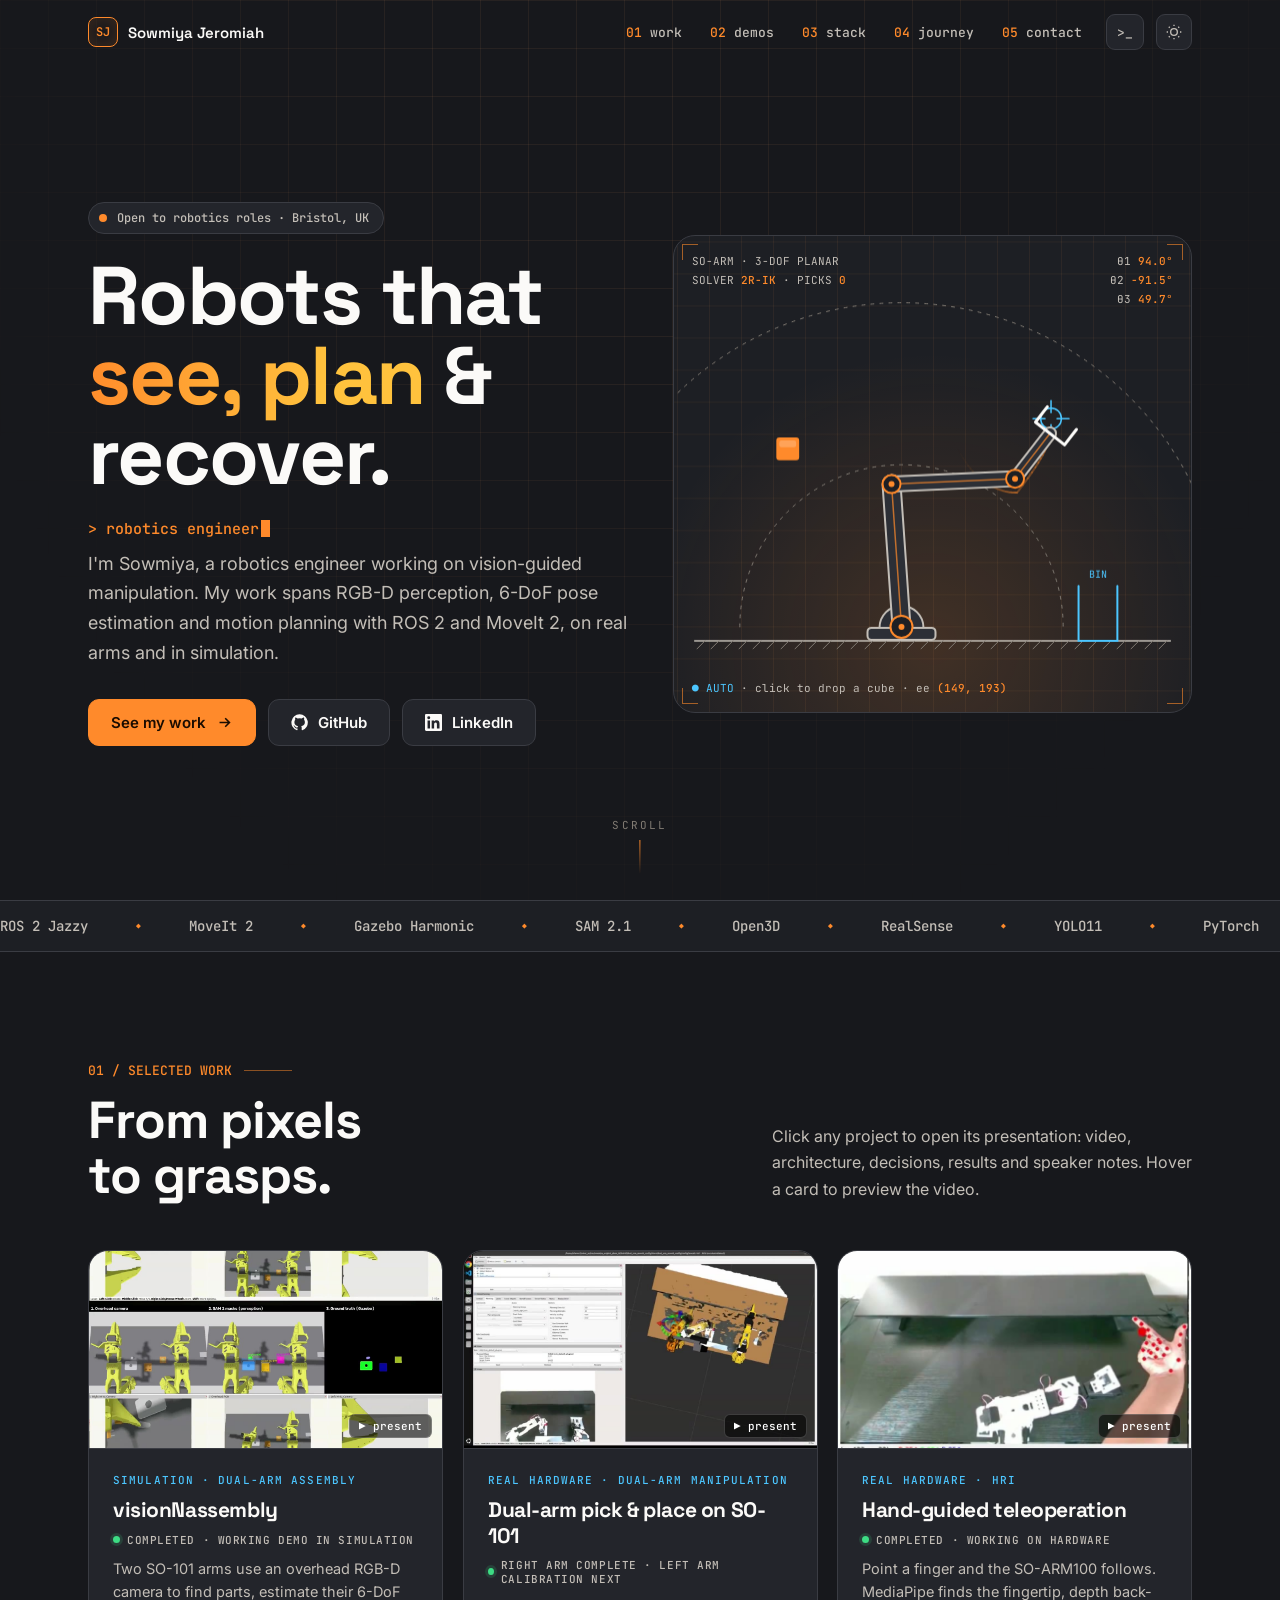
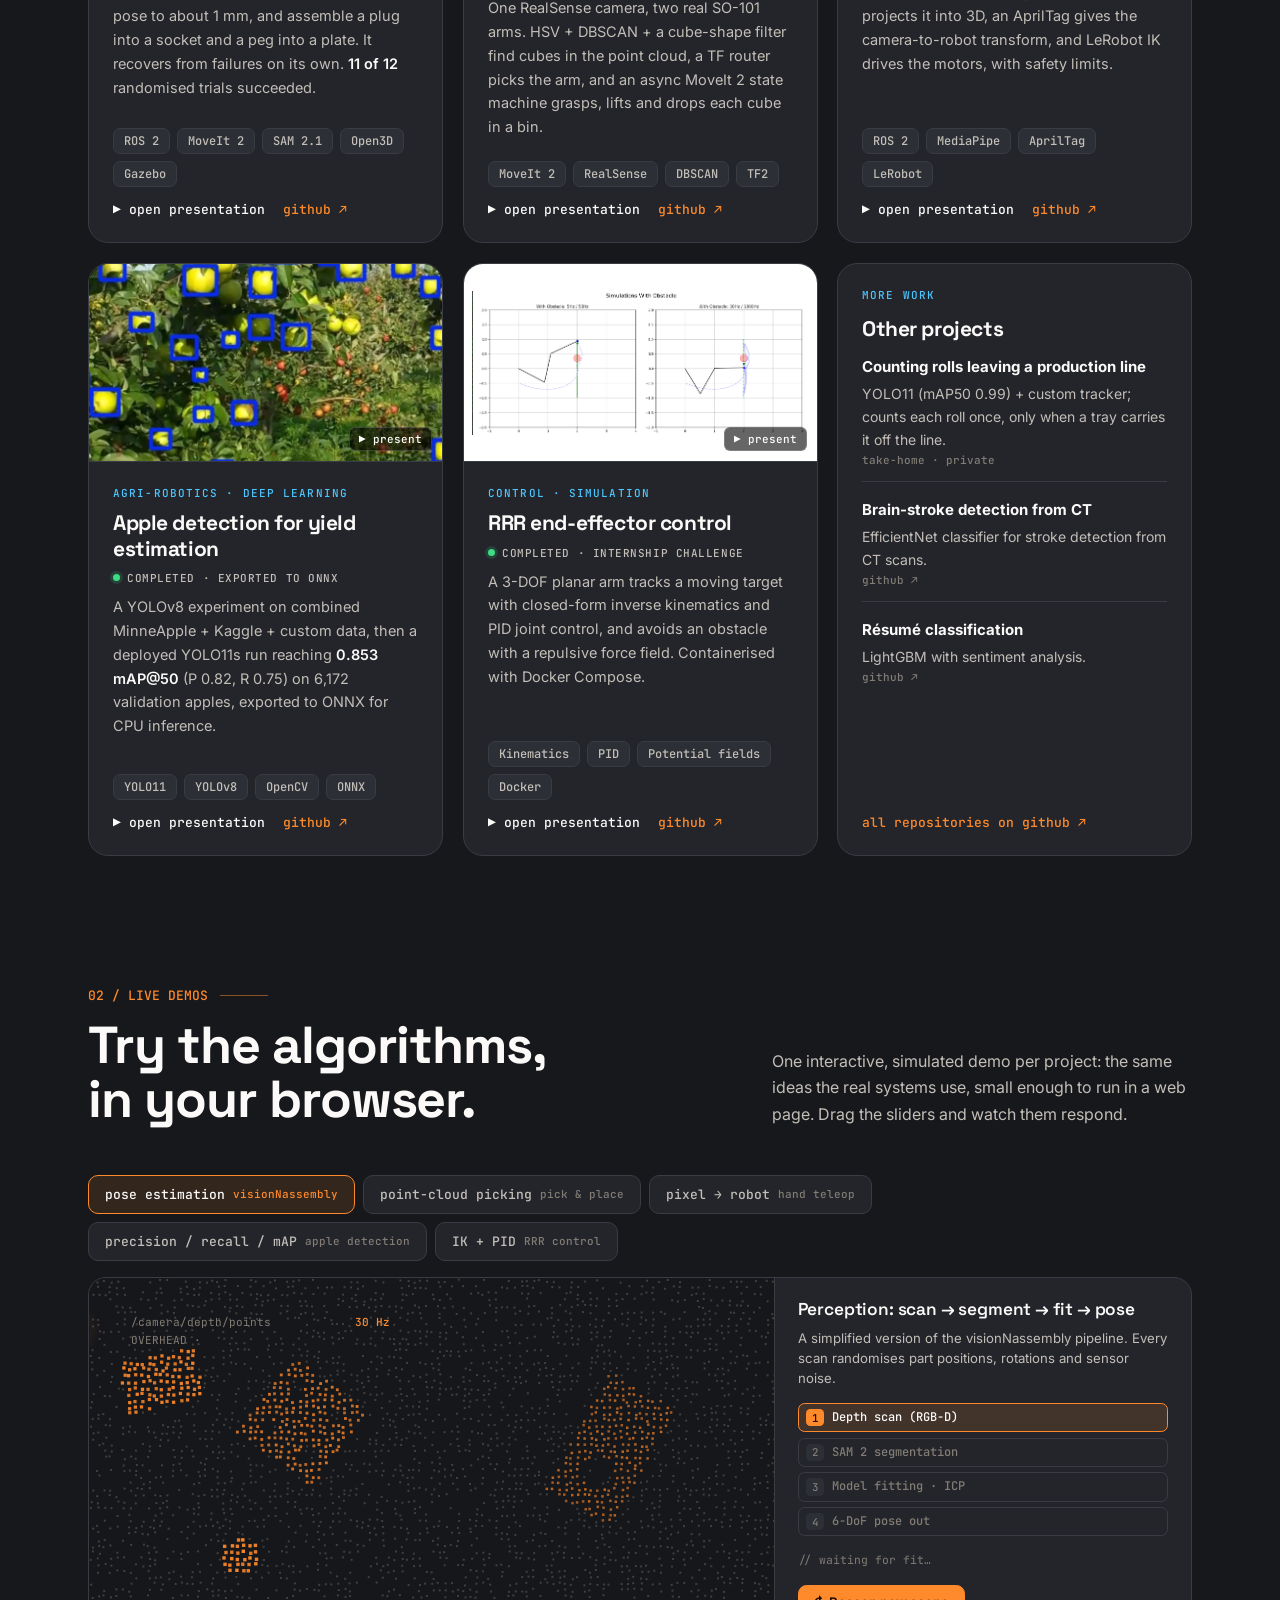
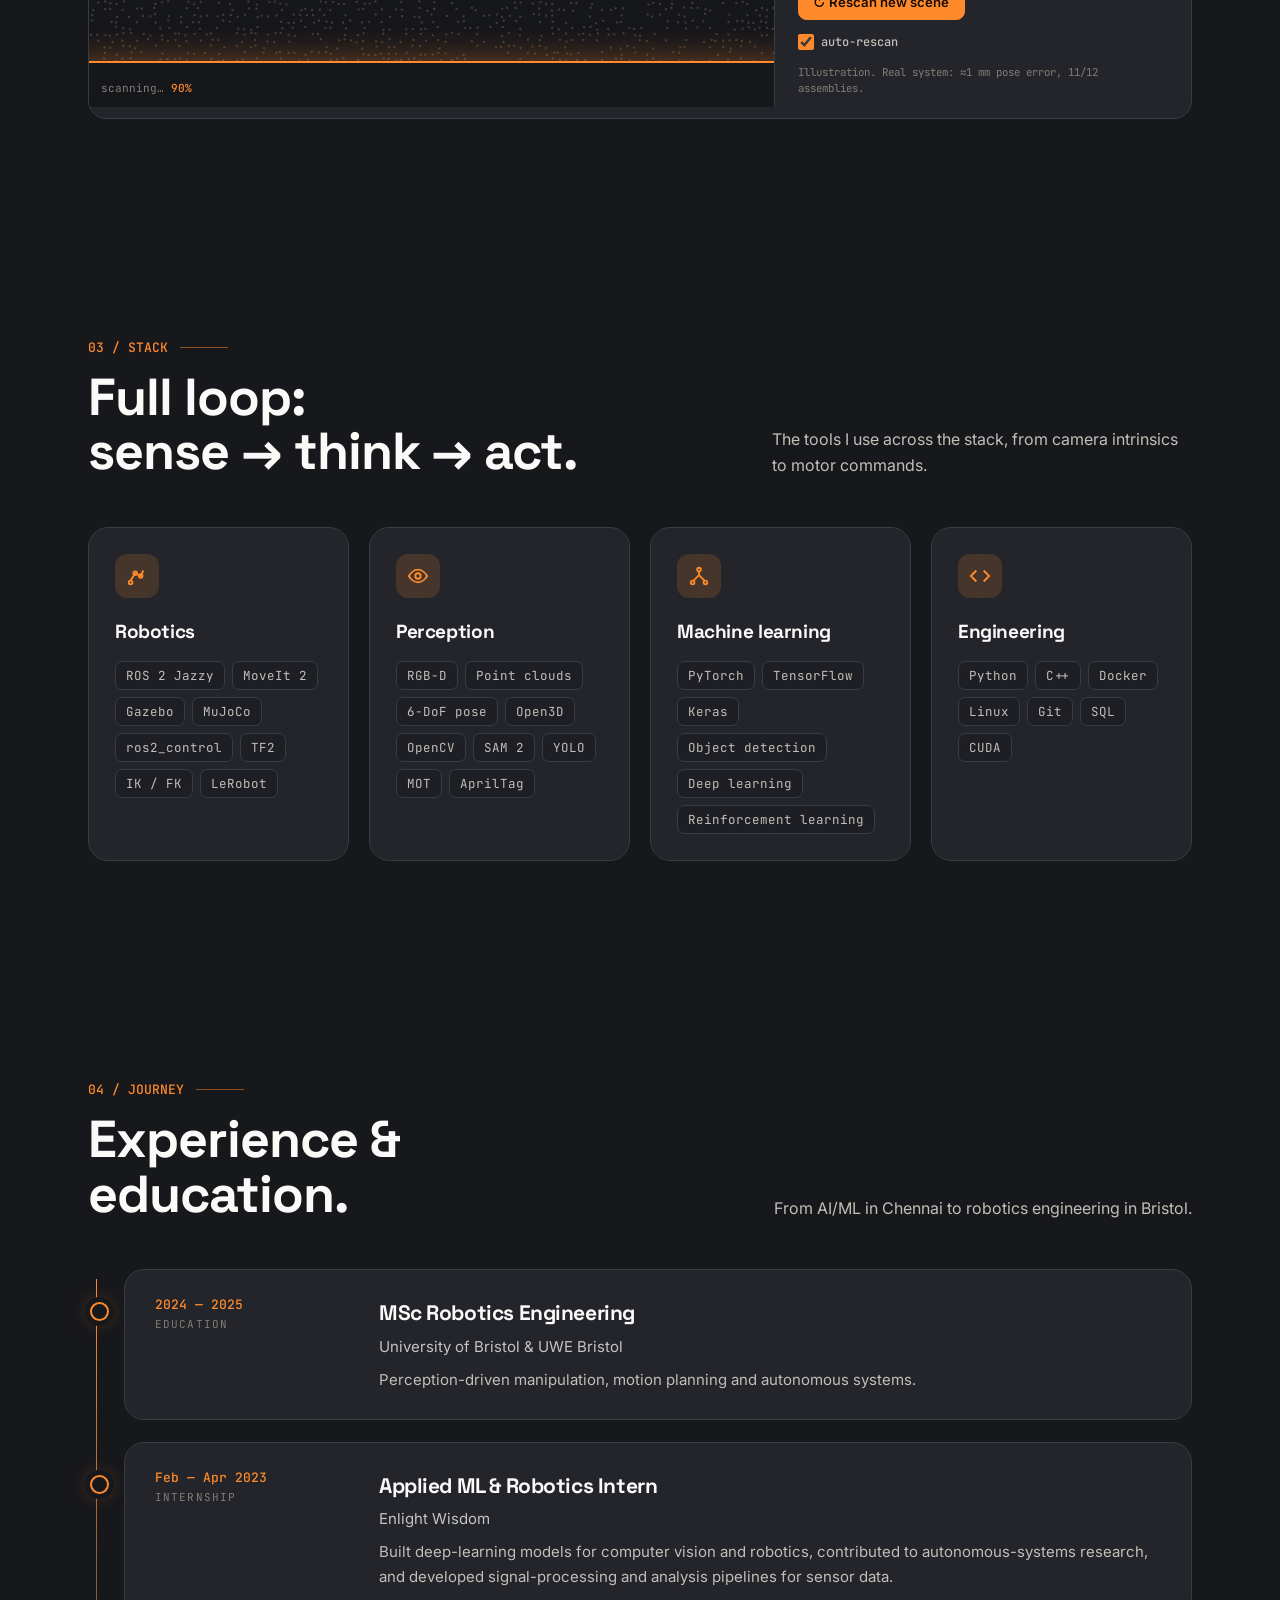
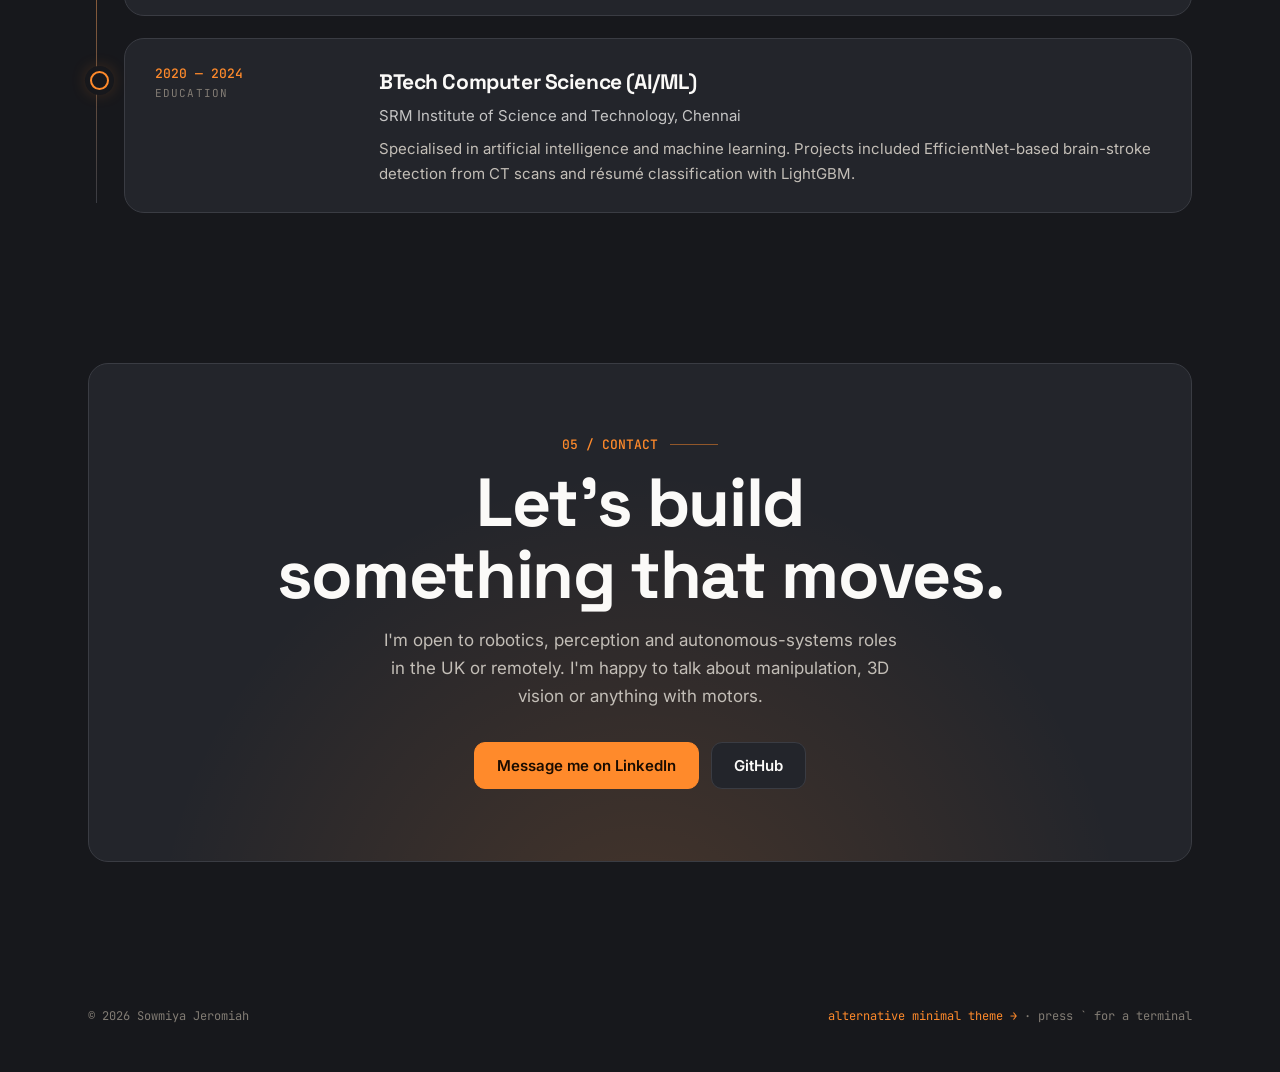
==== index.html @ 415b760a "Portfolio site Co-Authored-By: Claude Opus 5.5 <noreply@anthropic.com>" ====
<!doctype html>
<html lang="en">
<head>
<meta charset="utf-8">
<meta name="viewport" content="width=device-width, initial-scale=1">
<title>Sowmiya Jeromiah — Robotics Engineer</title>
<meta name="description" content="Robotics engineer working on perception-driven manipulation: ROS 2, MoveIt 2, 3D vision and deep learning.">
<link rel="preconnect" href="https://fonts.googleapis.com">
<link rel="preconnect" href="https://fonts.gstatic.com" crossorigin>
<link href="https://fonts.googleapis.com/css2?family=Space+Grotesk:wght@500;600;700&family=Inter:wght@400;500;600&family=JetBrains+Mono:wght@400;500&display=swap" rel="stylesheet">
<style>
  :root {
    --bg: #17181c;
    --bg-2: #1d1f24;
    --surface: #23252b;
    --surface-2: #2c2f36;
    --text: #fbfaf8;
    --muted: #c3beb7;
    --faint: #827c74;
    --border: #3a3c43;
    --grid: rgba(255, 170, 100, .07);
    --accent: #ff8a2b;
    --accent-dim: rgba(255, 138, 43, .16);
    --accent-glow: rgba(255, 138, 43, .42);
    --warm: #4cc6ff;
    --warm-dim: rgba(76, 198, 255, .15);
    --violet: #ffc23d;
  }
  :root[data-theme="light"] {
    --bg: #f7f5f2;
    --bg-2: #efebe6;
    --surface: #ffffff;
    --surface-2: #f3efea;
    --text: #17140f;
    --muted: #625b52;
    --faint: #a49b90;
    --border: #e2dcd4;
    --grid: rgba(120, 60, 10, .06);
    --accent: #e8620a;
    --accent-dim: rgba(232, 98, 10, .1);
    --accent-glow: rgba(232, 98, 10, .25);
    --warm: #0284c7;
    --warm-dim: rgba(2, 132, 199, .1);
    --violet: #d98e00;
  }

  * { box-sizing: border-box; }
  html { scroll-behavior: smooth; }
  body {
    margin: 0;
    background: var(--bg);
    color: var(--text);
    font: 16px/1.65 Inter, system-ui, sans-serif;
    -webkit-font-smoothing: antialiased;
    overflow-x: hidden;
  }
  body::before {
    content: ""; position: fixed; inset: 0; z-index: -1; pointer-events: none;
    background-image:
      linear-gradient(var(--grid) 1px, transparent 1px),
      linear-gradient(90deg, var(--grid) 1px, transparent 1px);
    background-size: 48px 48px;
    mask-image: radial-gradient(ellipse at 50% 0%, #000 30%, transparent 80%);
  }
  a { color: var(--accent); text-decoration: none; }
  .mono { font-family: "JetBrains Mono", ui-monospace, monospace; }
  .wrap { max-width: 1160px; margin: 0 auto; padding: 0 28px; }
  h1, h2, h3 { font-family: "Space Grotesk", Inter, sans-serif; letter-spacing: -.02em; }

  /* ---------- nav ---------- */
  nav {
    position: fixed; top: 0; left: 0; right: 0; z-index: 50;
    transition: background .3s, border-color .3s;
    border-bottom: 1px solid transparent;
  }
  nav.scrolled {
    background: color-mix(in srgb, var(--bg) 78%, transparent);
    backdrop-filter: blur(14px);
    border-bottom-color: var(--border);
  }
  nav .wrap { display: flex; align-items: center; justify-content: space-between; height: 64px; }
  .brand { display: flex; align-items: center; gap: 10px; white-space: nowrap; color: var(--text); font: 600 15px "Space Grotesk"; }
  .brand .logo {
    width: 30px; height: 30px; border-radius: 8px; display: grid; place-items: center;
    border: 1px solid var(--accent); color: var(--accent); font: 600 12px "JetBrains Mono";
    box-shadow: 0 0 18px var(--accent-dim) inset;
  }
  .nav-links { display: flex; align-items: center; gap: 4px; }
  .nav-links a {
    color: var(--muted); font: 500 13px "JetBrains Mono"; padding: 8px 12px; border-radius: 8px;
  }
  .nav-links a:hover { color: var(--text); background: var(--surface-2); }
  .nav-links a span { color: var(--accent); }
  #theme {
    margin-left: 8px; width: 36px; height: 36px; border-radius: 9px; cursor: pointer;
    background: var(--surface); border: 1px solid var(--border); color: var(--muted);
    display: grid; place-items: center;
  }
  #theme:hover { color: var(--accent); border-color: var(--accent); }

  /* ---------- hero ---------- */
  .hero { position: relative; min-height: min(100vh, 900px); display: flex; align-items: center; padding: 96px 0 48px; }
  .hero .wrap { display: grid; grid-template-columns: 1.05fr 1fr; gap: 40px; align-items: center; width: 100%; }
  .status {
    display: inline-flex; align-items: center; gap: 10px;
    font: 500 12px "JetBrains Mono"; color: var(--muted);
    padding: 7px 14px 7px 10px; border: 1px solid var(--border); border-radius: 999px; background: var(--surface);
  }
  .status i { width: 8px; height: 8px; border-radius: 50%; background: var(--accent); box-shadow: 0 0 0 0 var(--accent-glow); animation: ping 2s infinite; }
  @keyframes ping { 0% { box-shadow: 0 0 0 0 var(--accent-glow); } 70%,100% { box-shadow: 0 0 0 10px transparent; } }
  .hero h1 { font-size: clamp(44px, 6.4vw, 84px); line-height: .98; margin: 22px 0 22px; font-weight: 700; }
  .hero h1 .grad {
    background: linear-gradient(100deg, var(--accent), var(--violet) 70%);
    -webkit-background-clip: text; background-clip: text; color: transparent;
  }
  .hero .role { font: 500 15px "JetBrains Mono"; color: var(--accent); margin-bottom: 6px; min-height: 1.6em; }
  .hero .role .cursor { display: inline-block; width: 9px; height: 1.1em; background: var(--accent); vertical-align: -3px; animation: blink 1s steps(1) infinite; margin-left: 2px; }
  @keyframes blink { 50% { opacity: 0; } }
  .hero p.lede { font-size: 18px; color: var(--muted); max-width: 540px; margin: 0 0 32px; }
  .cta { display: flex; flex-wrap: wrap; gap: 12px; }
  .btn {
    position: relative; display: inline-flex; align-items: center; gap: 10px;
    padding: 13px 22px; border-radius: 11px; font: 600 15px Inter;
    color: var(--text); background: var(--surface); border: 1px solid var(--border);
    transition: transform .2s, border-color .2s, box-shadow .2s;
  }
  .btn:hover { transform: translateY(-2px); border-color: var(--accent); box-shadow: 0 8px 30px -10px var(--accent-glow); }
  .btn.primary { background: var(--accent); border-color: var(--accent); color: #1a0c00; }
  .btn svg { width: 17px; height: 17px; }

  .arm-panel {
    position: relative; aspect-ratio: 1 / .92; border-radius: 22px;
    border: 1px solid var(--border);
    background:
      radial-gradient(circle at 50% 85%, var(--accent-dim), transparent 60%),
      var(--bg-2);
    overflow: hidden;
  }
  .arm-panel canvas { position: absolute; inset: 0; width: 100%; height: 100%; cursor: crosshair; touch-action: none; }
  .hud { position: absolute; font: 400 11px "JetBrains Mono"; color: var(--muted); pointer-events: none; line-height: 1.7; }
  .hud b { color: var(--accent); font-weight: 500; }
  .hud.h-tl { top: 16px; left: 18px; }
  .hud.h-tr { top: 16px; right: 18px; text-align: right; }
  .hud.h-bl { bottom: 14px; left: 18px; }
  .hud .mode { color: var(--warm); }
  .corner { position: absolute; width: 16px; height: 16px; border-color: var(--accent); border-style: solid; opacity: .6; }
  .corner.a { top: 8px; left: 8px; border-width: 1px 0 0 1px; }
  .corner.b { top: 8px; right: 8px; border-width: 1px 1px 0 0; }
  .corner.c { bottom: 8px; left: 8px; border-width: 0 0 1px 1px; }
  .corner.d { bottom: 8px; right: 8px; border-width: 0 1px 1px 0; }

  .scroll-hint {
    position: absolute; bottom: 26px; left: 50%; transform: translateX(-50%);
    font: 400 11px "JetBrains Mono"; color: var(--faint); letter-spacing: .2em; text-transform: uppercase;
    display: flex; flex-direction: column; align-items: center; gap: 8px;
  }
  .scroll-hint::after { content: ""; width: 1px; height: 34px; background: linear-gradient(var(--accent), transparent); animation: drip 2s infinite; }
  @keyframes drip { 0% { transform: scaleY(0); transform-origin: top; } 50% { transform: scaleY(1); transform-origin: top; } 51% { transform-origin: bottom; } 100% { transform: scaleY(0); transform-origin: bottom; } }

  /* ---------- marquee ---------- */
  .marquee { border-block: 1px solid var(--border); background: var(--bg-2); overflow: hidden; padding: 16px 0; }
  .marquee .track { display: flex; gap: 48px; width: max-content; animation: slide 40s linear infinite; }
  .marquee span { font: 500 14px "JetBrains Mono"; color: var(--muted); white-space: nowrap; display: flex; align-items: center; gap: 48px; }
  .marquee span::after { content: "◆"; color: var(--accent); font-size: 8px; }
  @keyframes slide { to { transform: translateX(-50%); } }

  /* ---------- sections ---------- */
  section { padding: 110px 0; position: relative; }
  .sec-head { display: flex; align-items: end; justify-content: space-between; gap: 24px; margin-bottom: 48px; flex-wrap: wrap; }
  .sec-num { font: 500 13px "JetBrains Mono"; color: var(--accent); display: flex; align-items: center; gap: 12px; margin-bottom: 14px; }
  .sec-num::after { content: ""; width: 48px; height: 1px; background: var(--accent); opacity: .5; }
  h2 { font-size: clamp(32px, 4.4vw, 52px); line-height: 1.05; margin: 0; font-weight: 700; }
  .sec-head p { color: var(--muted); max-width: 420px; margin: 0; }

  .card {
    position: relative; background: var(--surface); border: 1px solid var(--border); border-radius: 20px;
  }

  /* ---------- featured ---------- */
  .featured { overflow: hidden; }
  .featured .top { padding: 40px 40px 0; display: grid; grid-template-columns: 1.3fr 1fr; gap: 40px; }
  .pill {
    display: inline-flex; align-items: center; gap: 8px; font: 500 12px "JetBrains Mono";
    color: var(--warm); background: var(--warm-dim); padding: 5px 12px; border-radius: 999px;
  }
  .featured h3 { font-size: clamp(28px, 3.4vw, 40px); line-height: 1.08; margin: 16px 0 14px; }
  .featured .desc { color: var(--muted); font-size: 17px; margin: 0 0 22px; }
  .tags { display: flex; flex-wrap: wrap; gap: 7px; }
  .tag {
    font: 500 12px "JetBrains Mono"; padding: 4px 10px; border-radius: 7px;
    color: var(--muted); background: var(--surface-2); border: 1px solid var(--border);
  }
  .stats { display: grid; grid-template-columns: 1fr 1fr; gap: 12px; align-content: start; }
  .stat { padding: 18px; border-radius: 14px; background: var(--bg-2); border: 1px solid var(--border); }
  .stat b { display: block; font: 700 34px/1.1 "Space Grotesk"; letter-spacing: -.03em; color: var(--text); }
  .stat b em { font-style: normal; color: var(--accent); }
  .stat > span { font: 400 12px "JetBrains Mono"; color: var(--muted); }

  .pipe-wrap { padding: 36px 40px; overflow-x: auto; }
  .pipeline { min-width: 820px; width: 100%; height: auto; display: block; }
  .pipeline .node { fill: var(--bg-2); stroke: var(--border); }
  .pipeline .node.hot { stroke: var(--accent); fill: var(--accent-dim); }
  .pipeline .t1 { fill: var(--text); font: 600 14px "Space Grotesk"; }
  .pipeline .t2 { fill: var(--muted); font: 400 11px "JetBrains Mono"; }
  .pipeline .idx { fill: var(--accent); font: 500 10px "JetBrains Mono"; }
  .pipeline .flow { stroke: var(--accent); stroke-width: 2; fill: none; stroke-dasharray: 5 7; animation: flow 1s linear infinite; }
  .pipeline .rec { stroke: var(--warm); stroke-width: 1.5; fill: none; stroke-dasharray: 4 6; animation: flow 1.4s linear infinite reverse; }
  .pipeline .rect { fill: var(--warm); font: 400 11px "JetBrains Mono"; }
  @keyframes flow { to { stroke-dashoffset: -24; } }

  .featured .bottom { display: grid; grid-template-columns: 1.3fr 1fr; gap: 40px; padding: 0 40px 40px; }
  .featured h4 { font: 500 12px "JetBrains Mono"; color: var(--accent); text-transform: uppercase; letter-spacing: .1em; margin: 0 0 14px; }
  .built { list-style: none; padding: 0; margin: 0; display: grid; gap: 12px; }
  .built li { position: relative; padding-left: 26px; color: var(--muted); font-size: 15px; }
  .built li b { color: var(--text); font-weight: 600; }
  .built li::before { content: "→"; position: absolute; left: 0; color: var(--accent); font-family: "JetBrains Mono"; }
  table { width: 100%; border-collapse: collapse; font-size: 14px; }
  th, td { text-align: left; padding: 11px 8px; border-bottom: 1px solid var(--border); }
  th { font: 500 11px "JetBrains Mono"; color: var(--faint); text-transform: uppercase; letter-spacing: .08em; }
  td.n { font-family: "JetBrains Mono"; color: var(--accent); }
  .note { font-size: 13px; color: var(--muted); margin: 14px 0 0; }
  .feat-links { display: flex; gap: 10px; margin-top: 22px; }

  /* ---------- projects ---------- */
  .grid { display: grid; grid-template-columns: repeat(3, 1fr); gap: 20px; margin-top: 20px; }
  .proj {
    display: flex; flex-direction: column; overflow: hidden;
    transition: transform .3s, border-color .3s, box-shadow .3s;
  }
  .proj:hover { transform: translateY(-6px); border-color: color-mix(in srgb, var(--accent) 50%, var(--border)); box-shadow: 0 24px 60px -30px var(--accent-glow); }
  .proj .art { height: 168px; border-bottom: 1px solid var(--border); background: var(--bg-2); position: relative; overflow: hidden; }
  .proj .art svg { width: 100%; height: 100%; display: block; }
  .proj .body { padding: 24px; display: flex; flex-direction: column; gap: 10px; flex: 1; }
  .proj .kind { font: 500 11px "JetBrains Mono"; color: var(--warm); text-transform: uppercase; letter-spacing: .1em; }
  .proj h3 { font-size: 21px; margin: 0; line-height: 1.2; }
  .proj p { margin: 0; color: var(--muted); font-size: 14.5px; }
  .proj .foot { margin-top: auto; padding-top: 12px; display: flex; flex-direction: column; gap: 14px; }
  .proj .link { font: 500 13px "JetBrains Mono"; display: inline-flex; gap: 6px; align-items: center; }
  .proj .link:hover { text-decoration: underline; }
  .proj .link.off { color: var(--faint); }


  .proj h3 a.stretch { color: inherit; }
  .proj h3 a.stretch::before { content: ""; position: absolute; inset: 0; z-index: 1; }
  .proj .foot { position: relative; z-index: 2; }
  .proj .links-row { display: flex; gap: 18px; flex-wrap: wrap; }
  .proj .link.cs { color: var(--text); }
  .proj .link.cs:hover { color: var(--accent); }
  .proj:has(a.stretch) { cursor: pointer; }
  .proj:has(a.stretch):hover h3 { color: var(--accent); }


  /* equal project cards with real media */
  .grid { grid-auto-rows: 1fr; }
  .proj .art { height: auto; aspect-ratio: 16 / 9; background: #000; }
  .proj .art img, .proj .art video { position: absolute; inset: 0; width: 100%; height: 100%; object-fit: cover; display: block; transition: transform .6s cubic-bezier(.2,.7,.2,1), opacity .3s; }
  .proj .art video { opacity: 0; }
  .proj.playing .art video { opacity: 1; }
  .proj:hover .art img { transform: scale(1.03); }
  .proj .art img.plot { object-fit: contain; background: #fff; padding: 8px; }
  .proj .art .ptag { position: absolute; right: 10px; bottom: 10px; z-index: 1; font: 500 11px "JetBrains Mono"; color: #fff; background: rgba(0,0,0,.6); border: 1px solid rgba(255,255,255,.18); border-radius: 6px; padding: 4px 9px; transition: background .2s; }
  .proj:hover .art .ptag { background: var(--accent); color: #1a0c00; border-color: var(--accent); }
  .proj p b { color: var(--text); font-weight: 600; }
  .pstat { display: flex; align-items: center; gap: 7px; font: 500 11px "JetBrains Mono"; color: var(--muted); text-transform: uppercase; letter-spacing: .05em; }
  .pstat i { width: 7px; height: 7px; border-radius: 50%; background: #3ddc84; box-shadow: 0 0 0 3px rgba(61,220,132,.15); }
  .proj.other .body { gap: 14px; }
  .olist { list-style: none; margin: 0; padding: 0; display: grid; gap: 14px; }
  .olist li { display: grid; gap: 2px; padding-bottom: 14px; border-bottom: 1px solid var(--border); }
  .olist li:last-child { border-bottom: 0; padding-bottom: 0; }
  .olist b { color: var(--text); font-size: 15px; }
  .olist a { color: inherit; position: relative; z-index: 2; }
  .olist a:hover b { color: var(--accent); }
  .olist span { color: var(--muted); font-size: 14px; }
  .olist em { font: normal 500 11px "JetBrains Mono"; color: var(--faint); }

  /* art primitives */
  .a-stroke { stroke: var(--muted); fill: none; stroke-width: 2; stroke-linecap: round; stroke-linejoin: round; }
  .a-acc { stroke: var(--accent); fill: none; stroke-width: 2; stroke-linecap: round; }
  .a-fill { fill: var(--accent); }
  .a-warm { fill: var(--warm); }
  .a-warm-s { stroke: var(--warm); fill: none; stroke-width: 1.5; }
  .a-dim { fill: var(--surface-2); stroke: var(--border); }
  .a-faint { stroke: var(--faint); fill: none; stroke-width: 1; stroke-dasharray: 3 4; }
  .a-txt { fill: var(--accent); font: 500 10px "JetBrains Mono"; }
  .roll-move { animation: belt 4s linear infinite; }
  @keyframes belt { from { transform: translateX(0); } to { transform: translateX(60px); } }
  .pulse { animation: pulse 2s ease-in-out infinite; transform-origin: center; transform-box: fill-box; }
  @keyframes pulse { 50% { opacity: .35; } }
  .sweep { animation: sweep 3s ease-in-out infinite; transform-origin: 60px 120px; }
  @keyframes sweep { 50% { transform: rotate(-8deg); } }
  .float { animation: float 3s ease-in-out infinite; }
  @keyframes float { 50% { transform: translate(6px, -8px); } }
  .lidar { animation: lidar 2.4s ease-out infinite; transform-origin: center; transform-box: fill-box; }
  @keyframes lidar { from { transform: scale(.4); opacity: 1; } to { transform: scale(1.6); opacity: 0; } }

  /* ---------- skills ---------- */
  .skills { display: grid; grid-template-columns: repeat(4, 1fr); gap: 20px; }
  .skill { padding: 26px; }
  .skill .ico {
    width: 44px; height: 44px; border-radius: 12px; display: grid; place-items: center; margin-bottom: 18px;
    background: var(--accent-dim); color: var(--accent);
  }
  .skill .ico svg { width: 22px; height: 22px; }
  .skill h3 { font-size: 19px; margin: 0 0 14px; }
  .skill ul { list-style: none; padding: 0; margin: 0; display: flex; flex-wrap: wrap; gap: 7px; }
  .skill li { font: 400 12.5px "JetBrains Mono"; color: var(--muted); padding: 5px 10px; border: 1px solid var(--border); border-radius: 7px; background: var(--bg-2); }

  /* ---------- timeline ---------- */
  .timeline { position: relative; display: grid; gap: 22px; padding-left: 36px; }
  .timeline::before { content: ""; position: absolute; left: 8px; top: 10px; bottom: 10px; width: 1px; background: linear-gradient(var(--accent), var(--border)); }
  .tl { padding: 26px 30px; display: grid; grid-template-columns: 200px 1fr; gap: 24px; }
  .tl::before {
    content: ""; position: absolute; left: -35px; top: 32px; width: 15px; height: 15px; border-radius: 50%;
    background: var(--bg); border: 2px solid var(--accent); box-shadow: 0 0 0 5px var(--bg), 0 0 18px var(--accent-glow);
  }
  .tl .when { font: 500 13px "JetBrains Mono"; color: var(--accent); }
  .tl .type { font: 400 11px "JetBrains Mono"; color: var(--faint); text-transform: uppercase; letter-spacing: .1em; margin-top: 4px; }
  .tl h3 { font-size: 21px; margin: 0 0 4px; }
  .tl .where { color: var(--text); opacity: .75; font-size: 15px; margin-bottom: 8px; }
  .tl p { margin: 0; color: var(--muted); font-size: 15px; }

  /* ---------- contact ---------- */
  .contact {
    padding: 72px 48px; text-align: center; overflow: hidden;
    background:
      radial-gradient(circle at 50% 120%, var(--accent-dim), transparent 60%),
      var(--surface);
  }
  .contact h2 { font-size: clamp(36px, 5.6vw, 68px); margin: 14px 0 16px; }
  .contact p { color: var(--muted); max-width: 520px; margin: 0 auto 32px; font-size: 17px; }
  .contact .cta { justify-content: center; }

  footer { padding: 36px 0 48px; }
  footer .wrap { display: flex; justify-content: space-between; gap: 16px; flex-wrap: wrap; font: 400 12px "JetBrains Mono"; color: var(--faint); }


  /* ---------- progress / boot ---------- */
  #progress { position: fixed; top: 0; left: 0; right: 0; height: 2px; z-index: 60; background: linear-gradient(90deg, var(--accent), var(--violet)); transform-origin: 0 50%; transform: scaleX(0); }
  #boot {
    position: fixed; inset: 0; z-index: 100; background: var(--bg); display: flex; align-items: center; justify-content: center;
    font: 400 13px/1.9 "JetBrains Mono", monospace; color: var(--muted); transition: opacity .5s, visibility .5s; cursor: pointer;
  }
  #boot.done { opacity: 0; visibility: hidden; }
  #boot .ok { color: var(--accent); }
  #boot .ln { opacity: 0; transform: translateY(4px); transition: opacity .2s, transform .2s; white-space: pre; }
  #boot .ln.on { opacity: 1; transform: none; }
  @media (max-width: 680px) { #boot { font-size: 11px; } }

  /* ---------- nav terminal button ---------- */
  .icon-btn {
    margin-left: 8px; height: 36px; padding: 0 10px; border-radius: 9px; cursor: pointer;
    background: var(--surface); border: 1px solid var(--border); color: var(--muted); font: 500 13px "JetBrains Mono";
  }
  .icon-btn:hover { color: var(--accent); border-color: var(--accent); }

  /* ---------- spotlight cards ---------- */
  .proj, .skill { transform-style: preserve-3d; will-change: transform; }
  .proj::after, .skill::after {
    content: ""; position: absolute; inset: 0; border-radius: inherit; pointer-events: none; opacity: 0; transition: opacity .3s;
    background: radial-gradient(360px circle at var(--mx, 50%) var(--my, 50%), var(--accent-dim), transparent 60%);
  }
  .proj:hover::after, .skill:hover::after { opacity: 1; }

  /* ---------- perception demo ---------- */
  .demo { display: grid; grid-template-columns: 1.6fr 1fr; overflow: hidden; }
  .demo .stage { position: relative; aspect-ratio: 16 / 10; background: var(--bg-2); border-right: 1px solid var(--border); }
  .demo canvas { position: absolute; inset: 0; width: 100%; height: 100%; }
  .demo .stage .hud { z-index: 2; }
  .demo .side { padding: 28px; display: flex; flex-direction: column; gap: 18px; }
  .steps { list-style: none; margin: 0; padding: 0; display: grid; gap: 8px; }
  .steps li {
    display: flex; align-items: center; gap: 12px; padding: 10px 12px; border-radius: 10px; border: 1px solid var(--border);
    font: 500 13px "JetBrains Mono"; color: var(--faint); transition: all .3s;
  }
  .steps li i { width: 22px; height: 22px; border-radius: 6px; display: grid; place-items: center; font-style: normal; font-size: 11px; background: var(--surface-2); }
  .steps li.on { color: var(--text); border-color: var(--accent); background: var(--accent-dim); }
  .steps li.on i { background: var(--accent); color: #1a0c00; }
  .steps li.done { color: var(--muted); }
  .steps li.done i { color: var(--accent); }
  .poses { font: 400 12px/1.8 "JetBrains Mono"; color: var(--muted); min-height: 96px; }
  .poses .pt { width: 100%; border-collapse: collapse; font: 400 11.5px "JetBrains Mono"; }
  .poses .pt th { font-size: 10px; padding: 0 4px 6px 0; color: var(--faint); border: 0; }
  .poses .pt td { padding: 3px 4px 3px 0; border: 0; color: var(--muted); white-space: nowrap; }
  .poses .pt td:first-child { color: var(--text); }
  .poses em { font-style: normal; color: var(--accent); }
  .demo .btn { align-self: flex-start; }
  .demo .hint { font: 400 12px "JetBrains Mono"; color: var(--faint); margin: 0; }

  /* ---------- terminal ---------- */
  #term {
    position: fixed; inset: 0; z-index: 90; display: none; align-items: center; justify-content: center; padding: 16px;
    background: rgba(0,0,0,.55); backdrop-filter: blur(6px);
  }
  #term.open { display: flex; }
  .term-win { width: min(720px, 100%); height: min(460px, 80vh); display: flex; flex-direction: column; background: #0a0a0b; border: 1px solid var(--border); border-radius: 14px; overflow: hidden; box-shadow: 0 30px 80px -20px rgba(0,0,0,.7), 0 0 0 1px var(--accent-dim); }
  .term-bar { display: flex; align-items: center; gap: 8px; padding: 10px 14px; border-bottom: 1px solid #222; font: 400 12px "JetBrains Mono"; color: #8a8580; }
  .term-bar i { width: 11px; height: 11px; border-radius: 50%; background: #3a3836; }
  .term-bar i:first-child { background: #ff5f56; cursor: pointer; }
  .term-bar span { margin-left: 8px; }
  .term-out { flex: 1; overflow-y: auto; padding: 14px 16px; font: 400 13px/1.7 "JetBrains Mono"; color: #d8d4cf; white-space: pre-wrap; word-break: break-word; }
  .term-out .p { color: #ff7a1a; }
  .term-out .c { color: #38bdf8; }
  .term-out .d { color: #7d7871; }
  .term-out a { color: #ffb020; }
  .term-in { display: flex; gap: 8px; padding: 12px 16px; border-top: 1px solid #222; font: 400 13px "JetBrains Mono"; color: #ff7a1a; }
  .term-in input { flex: 1; background: none; border: 0; outline: 0; color: #f2f0ed; font: inherit; caret-color: #ff7a1a; }

  @media (max-width: 980px) {
    .demo { grid-template-columns: 1fr; }
    .demo .stage { border-right: 0; border-bottom: 1px solid var(--border); }
  }

  /* ---------- reveal ---------- */
  .reveal { opacity: 0; transform: translateY(28px); transition: opacity .8s cubic-bezier(.2,.7,.2,1), transform .8s cubic-bezier(.2,.7,.2,1); }
  .reveal.in { opacity: 1; transform: none; }
  .d1 { transition-delay: .08s; } .d2 { transition-delay: .16s; } .d3 { transition-delay: .24s; }

  @media (max-width: 440px) { .bname { display: none; } }

  @media (prefers-reduced-motion: reduce) {
    *, *::before, *::after { animation: none !important; transition: none !important; }
    .reveal { opacity: 1; transform: none; }
  }

  /* ---------- responsive ---------- */
  @media (max-width: 980px) {
    .hero .wrap { grid-template-columns: 1fr; }
    .hero { min-height: auto; padding-top: 110px; }
    .arm-panel { max-width: 560px; width: 100%; }
    .scroll-hint { display: none; }
    .featured .top, .featured .bottom { grid-template-columns: 1fr; }
    .grid { grid-template-columns: repeat(2, 1fr); }
    .skills { grid-template-columns: repeat(2, 1fr); }
  }
  @media (max-width: 680px) {
    .wrap { padding: 0 16px; }
    .nav-links a.opt { display: none; }
    .nav-links a { padding: 8px 8px; }
    .nav-links a span { display: none; }
    .demo .stage .h-tl { display: none; }
    section { padding: 72px 0; }
    .featured .top { padding: 24px 20px 0; }
    .pipe-wrap { padding: 24px 20px; }
    .featured .bottom { padding: 0 20px 24px; }
    .grid, .skills { grid-template-columns: 1fr; }
    .tl { grid-template-columns: 1fr; gap: 8px; padding: 22px; }
    .timeline { padding-left: 28px; }
    .tl::before { left: -27px; }
    .timeline::before { left: 6px; }
    .contact { padding: 48px 20px; }
    .stat b { font-size: 28px; }
  }
</style>
<link rel="stylesheet" href="assets/demos.css">
</head>
<body>
<div id="progress"></div>
<div id="boot" aria-hidden="true"><div id="bootLines"></div></div>

<nav id="nav">
  <div class="wrap">
    <a class="brand" href="#top"><span class="logo">SJ</span><span class="bname">Sowmiya Jeromiah</span></a>
    <div class="nav-links">
      <a href="#work"><span>01</span> work</a>
      <a class="opt" href="#demo"><span>02</span> demos</a>
      <a class="opt" href="#skills"><span>03</span> stack</a>
      <a class="opt" href="#journey"><span>04</span> journey</a>
      <a href="#contact"><span>05</span> contact</a>
      <button class="icon-btn" id="termBtn" title="Open terminal ( ` )" aria-label="Open terminal">&gt;_</button>
      <button id="theme" aria-label="Toggle colour theme">
        <svg width="16" height="16" viewBox="0 0 24 24" fill="none" stroke="currentColor" stroke-width="2"><circle cx="12" cy="12" r="5"/><path d="M12 1v2M12 21v2M4.2 4.2l1.4 1.4M18.4 18.4l1.4 1.4M1 12h2M21 12h2M4.2 19.8l1.4-1.4M18.4 5.6l1.4-1.4"/></svg>
      </button>
    </div>
  </div>
</nav>

<!-- ================= HERO ================= -->
<header class="hero" id="top">
  <div class="wrap">
    <div>
      <span class="status"><i></i>Open to robotics roles · Bristol, UK</span>
      <h1>Robots that <span class="grad">see, plan</span> &amp; recover.</h1>
      <div class="role mono"><span id="typed"></span><span class="cursor"></span></div>
      <p class="lede">
        I'm Sowmiya, a robotics engineer working on vision-guided manipulation. My work spans RGB-D perception,
        6-DoF pose estimation and motion planning with ROS&nbsp;2 and MoveIt&nbsp;2, on real arms and in simulation.
      </p>
      <div class="cta">
        <a class="btn primary" href="#work">See my work
          <svg viewBox="0 0 24 24" fill="none" stroke="currentColor" stroke-width="2.2"><path d="M5 12h14M13 6l6 6-6 6"/></svg></a>
        <a class="btn" href="https://github.com/sowmiah08" target="_blank" rel="noopener">
          <svg viewBox="0 0 24 24" fill="currentColor"><path d="M12 .5a11.5 11.5 0 0 0-3.6 22.4c.6.1.8-.3.8-.6v-2c-3.2.7-3.900-1.500-3.900-1.500-.5-1.300-1.300-1.700-1.300-1.700-1-.7.1-.7.1-.7 1.200.1 1.800 1.200 1.800 1.200 1 1.800 2.800 1.300 3.500 1 .1-.8.4-1.300.7-1.600-2.600-.3-5.300-1.300-5.300-5.700 0-1.300.5-2.300 1.200-3.100-.1-.3-.5-1.500.1-3.100 0 0 1-.3 3.200 1.200a11 11 0 0 1 5.800 0C17.300 4.600 18.300 5 18.300 5c.6 1.600.2 2.800.1 3.100.8.8 1.200 1.900 1.200 3.100 0 4.400-2.700 5.400-5.300 5.700.4.4.8 1.100.8 2.200v3.200c0 .3.2.7.8.6A11.5 11.5 0 0 0 12 .5Z"/></svg>
          GitHub</a>
        <a class="btn" href="https://www.linkedin.com/in/sowmiya-jeromiah" target="_blank" rel="noopener">
          <svg viewBox="0 0 24 24" fill="currentColor"><path d="M20.4 20.5h-3.6v-5.6c0-1.3 0-3-1.8-3s-2.1 1.4-2.1 2.9v5.7H9.4V9h3.4v1.6c.5-.9 1.6-1.8 3.4-1.8 3.6 0 4.3 2.4 4.3 5.5v6.2ZM5.3 7.4a2.1 2.1 0 1 1 0-4.2 2.1 2.1 0 0 1 0 4.2Zm1.8 13.1H3.6V9h3.5v11.5ZM22.2 0H1.8C.8 0 0 .8 0 1.7v20.6c0 .9.8 1.7 1.8 1.7h20.4c1 0 1.8-.8 1.8-1.7V1.7C24 .8 23.2 0 22.2 0Z"/></svg>
          LinkedIn</a>
      </div>
    </div>

    <div class="arm-panel reveal d2" id="armPanel" aria-label="Interactive 3-link robot arm that follows your cursor using inverse kinematics">
      <canvas id="arm"></canvas>
      <i class="corner a"></i><i class="corner b"></i><i class="corner c"></i><i class="corner d"></i>
      <div class="hud h-tl">SO-ARM · 3-DOF PLANAR<br>SOLVER <b>2R-IK</b> · PICKS <b id="hudP">0</b></div>
      <div class="hud h-tr" id="hudJ">θ1 <b>0.0°</b><br>θ2 <b>0.0°</b><br>θ3 <b>0.0°</b></div>
      <div class="hud h-bl"><span class="mode" id="hudMode">● AUTO</span> · click to drop a cube · ee <b id="hudT">(0, 0)</b></div>
    </div>
  </div>
  <div class="scroll-hint">scroll</div>
</header>

<div class="marquee" aria-hidden="true">
  <div class="track">
    <span>ROS 2 Jazzy</span><span>MoveIt 2</span><span>Gazebo Harmonic</span><span>SAM 2.1</span><span>Open3D</span><span>RealSense</span><span>YOLO11</span><span>PyTorch</span><span>MediaPipe</span><span>LeRobot</span><span>TF2</span><span>Docker</span><span>C++</span><span>Python</span>
    <span>ROS 2 Jazzy</span><span>MoveIt 2</span><span>Gazebo Harmonic</span><span>SAM 2.1</span><span>Open3D</span><span>RealSense</span><span>YOLO11</span><span>PyTorch</span><span>MediaPipe</span><span>LeRobot</span><span>TF2</span><span>Docker</span><span>C++</span><span>Python</span>
  </div>
</div>

<main>
<!-- ================= WORK ================= -->
<section id="work">
  <div class="wrap">
    <div class="sec-head reveal">
      <div>
        <div class="sec-num">01 / SELECTED WORK</div>
        <h2>From pixels<br>to grasps.</h2>
      </div>
      <p>Click any project to open its presentation: video, architecture, decisions, results and speaker notes. Hover a card to preview the video.</p>
    </div>
    <div class="grid">
      <article class="card proj reveal">
        <div class="art"><img src="media/visionNassembly.jpg" alt="Gazebo: overhead camera, SAM 2 masks and ground truth" loading="lazy"><video data-src="media/visionNassembly.mp4" muted loop playsinline preload="none" aria-hidden="true"></video><span class="ptag">▶ present</span></div>
        <div class="body">
          <div class="kind">Simulation · Dual-arm assembly</div>
          <h3><a class="stretch" href="projects/visionnassembly.html">visionNassembly</a></h3>
          <div class="pstat"><i></i>Completed · working demo in simulation</div>
          <p>Two SO-101 arms use an overhead RGB-D camera to find parts, estimate their 6-DoF pose to about 1 mm, and assemble a plug into a socket and a peg into a plate. It recovers from failures on its own. <b>11 of 12</b> randomised trials succeeded.</p>
          <div class="foot">
            <div class="tags"><span class="tag">ROS 2</span><span class="tag">MoveIt 2</span><span class="tag">SAM 2.1</span><span class="tag">Open3D</span><span class="tag">Gazebo</span></div>
            <span class="links-row"><a class="link cs" href="projects/visionnassembly.html">▶ open presentation</a><a class="link" href="https://github.com/sowmiah08/visionNassembly" target="_blank" rel="noopener">github ↗</a></span>
          </div>
        </div>
      </article>
      <article class="card proj reveal d1">
        <div class="art"><img src="media/pick-and-place.jpg" alt="RViz point cloud and plan beside the real arm" loading="lazy"><video data-src="media/pick-and-place.mp4" muted loop playsinline preload="none" aria-hidden="true"></video><span class="ptag">▶ present</span></div>
        <div class="body">
          <div class="kind">Real hardware · Dual-arm manipulation</div>
          <h3><a class="stretch" href="projects/pick-and-place.html">Dual-arm pick &amp; place on SO-101</a></h3>
          <div class="pstat"><i></i>Right arm complete · left arm calibration next</div>
          <p>One RealSense camera, two real SO-101 arms. HSV + DBSCAN + a cube-shape filter find cubes in the point cloud, a TF router picks the arm, and an async MoveIt 2 state machine grasps, lifts and drops each cube in a bin.</p>
          <div class="foot">
            <div class="tags"><span class="tag">MoveIt 2</span><span class="tag">RealSense</span><span class="tag">DBSCAN</span><span class="tag">TF2</span></div>
            <span class="links-row"><a class="link cs" href="projects/pick-and-place.html">▶ open presentation</a><a class="link" href="https://github.com/sowmiah08/precision_pick_and_place_with_inverse_kinematics" target="_blank" rel="noopener">github ↗</a></span>
          </div>
        </div>
      </article>
      <article class="card proj reveal d2">
        <div class="art"><img src="media/hand-teleop-thumb.jpg" alt="Hand tracking landmarks while the arm reaches toward the fingertip" loading="lazy"><video data-src="media/hand-teleop.mp4" muted loop playsinline preload="none" aria-hidden="true" style="object-position:center top"></video><span class="ptag">▶ present</span></div>
        <div class="body">
          <div class="kind">Real hardware · HRI</div>
          <h3><a class="stretch" href="projects/hand-teleop.html">Hand-guided teleoperation</a></h3>
          <div class="pstat"><i></i>Completed · working on hardware</div>
          <p>Point a finger and the SO-ARM100 follows. MediaPipe finds the fingertip, depth back-projects it into 3D, an AprilTag gives the camera-to-robot transform, and LeRobot IK drives the motors, with safety limits.</p>
          <div class="foot">
            <div class="tags"><span class="tag">ROS 2</span><span class="tag">MediaPipe</span><span class="tag">AprilTag</span><span class="tag">LeRobot</span></div>
            <span class="links-row"><a class="link cs" href="projects/hand-teleop.html">▶ open presentation</a><a class="link" href="https://github.com/sowmiah08/hand_based_manipulation" target="_blank" rel="noopener">github ↗</a></span>
          </div>
        </div>
      </article>
      <article class="card proj reveal">
        <div class="art"><img src="media/apple-orchard.jpg" alt="Orchard apples inside detection boxes" loading="lazy" style="object-position:center 30%"><span class="ptag">▶ present</span></div>
        <div class="body">
          <div class="kind">Agri-robotics · Deep learning</div>
          <h3><a class="stretch" href="projects/apple-detection.html">Apple detection for yield estimation</a></h3>
          <div class="pstat"><i></i>Completed · exported to ONNX</div>
          <p>A YOLOv8 experiment on combined MinneApple + Kaggle + custom data, then a deployed YOLO11s run reaching <b>0.853 mAP@50</b> (P 0.82, R 0.75) on 6,172 validation apples, exported to ONNX for CPU inference.</p>
          <div class="foot">
            <div class="tags"><span class="tag">YOLO11</span><span class="tag">YOLOv8</span><span class="tag">OpenCV</span><span class="tag">ONNX</span></div>
            <span class="links-row"><a class="link cs" href="projects/apple-detection.html">▶ open presentation</a><a class="link" href="https://github.com/sowmiah08/Apple-Detection-Machine-Vision" target="_blank" rel="noopener">github ↗</a></span>
          </div>
        </div>
      </article>
      <article class="card proj reveal d1">
        <div class="art"><img class="plot" src="media/rrr-sim_obs.png" alt="End-effector path bending around a red obstacle" loading="lazy"><span class="ptag">▶ present</span></div>
        <div class="body">
          <div class="kind">Control · Simulation</div>
          <h3><a class="stretch" href="projects/rrr-control.html">RRR end-effector control</a></h3>
          <div class="pstat"><i></i>Completed · internship challenge</div>
          <p>A 3-DOF planar arm tracks a moving target with closed-form inverse kinematics and PID joint control, and avoids an obstacle with a repulsive force field. Containerised with Docker Compose.</p>
          <div class="foot">
            <div class="tags"><span class="tag">Kinematics</span><span class="tag">PID</span><span class="tag">Potential fields</span><span class="tag">Docker</span></div>
            <span class="links-row"><a class="link cs" href="projects/rrr-control.html">▶ open presentation</a><a class="link" href="https://github.com/sowmiah08/Robot_EndEffector_Control" target="_blank" rel="noopener">github ↗</a></span>
          </div>
        </div>
      </article>
      <article class="card proj other reveal d2">
        <div class="body">
          <div class="kind">More work</div>
          <h3>Other projects</h3>
          <ul class="olist">
            <li><b>Counting rolls leaving a production line</b><span>YOLO11 (mAP50 0.99) + custom tracker; counts each roll once, only when a tray carries it off the line.</span><em>take-home · private</em></li>
            <li><a href="https://github.com/sowmiah08/EfficientNet-Brain-Stroke-Detection" target="_blank" rel="noopener"><b>Brain-stroke detection from CT</b></a><span>EfficientNet classifier for stroke detection from CT scans.</span><em>github ↗</em></li>
            <li><a href="https://github.com/sowmiah08/resume-classification-LGBM-Sentiment" target="_blank" rel="noopener"><b>Résumé classification</b></a><span>LightGBM with sentiment analysis.</span><em>github ↗</em></li>
          </ul>
          <div class="foot"><a class="link" href="https://github.com/sowmiah08" target="_blank" rel="noopener">all repositories on github ↗</a></div>
        </div>
      </article>
    </div>
  </div>
</section>

<!-- ================= DEMO ================= -->
<section id="demo" style="padding-top:20px">
  <div class="wrap">
    <div class="sec-head reveal">
      <div>
        <div class="sec-num">02 / LIVE DEMOS</div>
        <h2>Try the algorithms,<br>in your browser.</h2>
      </div>
      <p>One interactive, simulated demo per project: the same ideas the real systems use, small enough to run in a web page. Drag the sliders and watch them respond.</p>
    </div>
    <div class="dm-tabs reveal" role="tablist" id="dmTabs">
      <button role="tab" class="on" data-tab="pose">pose estimation <small>visionNassembly</small></button>
      <button role="tab" data-tab="cubes">point-cloud picking <small>pick &amp; place</small></button>
      <button role="tab" data-tab="hand">pixel → robot <small>hand teleop</small></button>
      <button role="tab" data-tab="apples">precision / recall / mAP <small>apple detection</small></button>
      <button role="tab" data-tab="rrr">IK + PID <small>RRR control</small></button>
    </div>
    <div class="reveal">
      <div class="dm-panel" data-panel="pose"><div class="demo-mount" data-demo="pose"></div></div>
      <div class="dm-panel" data-panel="cubes" hidden><div class="demo-mount" data-demo="cubes"></div></div>
      <div class="dm-panel" data-panel="hand" hidden><div class="demo-mount" data-demo="hand"></div></div>
      <div class="dm-panel" data-panel="apples" hidden><div class="demo-mount" data-demo="apples"></div></div>
      <div class="dm-panel" data-panel="rrr" hidden><div class="demo-mount" data-demo="rrr"></div></div>
    </div>
  </div>
</section>

<!-- ================= SKILLS ================= -->
<section id="skills">
  <div class="wrap">
    <div class="sec-head reveal">
      <div>
        <div class="sec-num">03 / STACK</div>
        <h2>Full loop:<br>sense → think → act.</h2>
      </div>
      <p>The tools I use across the stack, from camera intrinsics to motor commands.</p>
    </div>
    <div class="skills">
      <div class="card skill reveal">
        <div class="ico"><svg viewBox="0 0 24 24" fill="none" stroke="currentColor" stroke-width="2"><circle cx="5" cy="19" r="2"/><path d="M5 17 10 9l6 3 3-6"/><circle cx="10" cy="9" r="2"/><circle cx="16" cy="12" r="2"/></svg></div>
        <h3>Robotics</h3>
        <ul><li>ROS 2 Jazzy</li><li>MoveIt 2</li><li>Gazebo</li><li>MuJoCo</li><li>ros2_control</li><li>TF2</li><li>IK / FK</li><li>LeRobot</li></ul>
      </div>
      <div class="card skill reveal d1">
        <div class="ico"><svg viewBox="0 0 24 24" fill="none" stroke="currentColor" stroke-width="2"><path d="M2 12s4-7 10-7 10 7 10 7-4 7-10 7S2 12 2 12Z"/><circle cx="12" cy="12" r="3"/></svg></div>
        <h3>Perception</h3>
        <ul><li>RGB-D</li><li>Point clouds</li><li>6-DoF pose</li><li>Open3D</li><li>OpenCV</li><li>SAM 2</li><li>YOLO</li><li>MOT</li><li>AprilTag</li></ul>
      </div>
      <div class="card skill reveal d2">
        <div class="ico"><svg viewBox="0 0 24 24" fill="none" stroke="currentColor" stroke-width="2"><circle cx="12" cy="5" r="2"/><circle cx="5" cy="19" r="2"/><circle cx="19" cy="19" r="2"/><path d="M12 7v4M12 11l-6 6M12 11l6 6"/></svg></div>
        <h3>Machine learning</h3>
        <ul><li>PyTorch</li><li>TensorFlow</li><li>Keras</li><li>Object detection</li><li>Deep learning</li><li>Reinforcement learning</li></ul>
      </div>
      <div class="card skill reveal d3">
        <div class="ico"><svg viewBox="0 0 24 24" fill="none" stroke="currentColor" stroke-width="2"><path d="m8 6-6 6 6 6M16 6l6 6-6 6"/></svg></div>
        <h3>Engineering</h3>
        <ul><li>Python</li><li>C++</li><li>Docker</li><li>Linux</li><li>Git</li><li>SQL</li><li>CUDA</li></ul>
      </div>
    </div>
  </div>
</section>

<!-- ================= JOURNEY ================= -->
<section id="journey">
  <div class="wrap">
    <div class="sec-head reveal">
      <div>
        <div class="sec-num">04 / JOURNEY</div>
        <h2>Experience &amp;<br>education.</h2>
      </div>
      <p>From AI/ML in Chennai to robotics engineering in Bristol.</p>
    </div>
    <div class="timeline">
      <div class="card tl reveal">
        <div><div class="when">2024 — 2025</div><div class="type">Education</div></div>
        <div>
          <h3>MSc Robotics Engineering</h3>
          <div class="where">University of Bristol &amp; UWE Bristol</div>
          <p><!-- TODO: dissertation title / key modules -->Perception-driven manipulation, motion planning and autonomous systems.</p>
        </div>
      </div>
      <div class="card tl reveal">
        <div><div class="when">Feb — Apr 2023</div><div class="type">Internship</div></div>
        <div>
          <h3>Applied ML &amp; Robotics Intern</h3>
          <div class="where">Enlight Wisdom</div>
          <p>Built deep-learning models for computer vision and robotics, contributed to autonomous-systems research, and developed signal-processing and analysis pipelines for sensor data.</p>
        </div>
      </div>
      <div class="card tl reveal">
        <div><div class="when">2020 — 2024</div><div class="type">Education</div></div>
        <div>
          <h3>BTech Computer Science (AI/ML)</h3>
          <div class="where">SRM Institute of Science and Technology, Chennai</div>
          <p>Specialised in artificial intelligence and machine learning. Projects included EfficientNet-based brain-stroke detection from CT scans and résumé classification with LightGBM.</p>
        </div>
      </div>
    </div>
  </div>
</section>

<!-- ================= CONTACT ================= -->
<section id="contact" style="padding-top:40px">
  <div class="wrap">
    <div class="card contact reveal">
      <div class="sec-num" style="justify-content:center">05 / CONTACT</div>
      <h2>Let's build<br>something that moves.</h2>
      <p>I'm open to robotics, perception and autonomous-systems roles in the UK or remotely. I'm happy to talk about manipulation, 3D vision or anything with motors.</p>
      <div class="cta">
        <a class="btn primary" href="https://www.linkedin.com/in/sowmiya-jeromiah" target="_blank" rel="noopener">Message me on LinkedIn</a>
        <a class="btn" href="https://github.com/sowmiah08" target="_blank" rel="noopener">GitHub</a>
        <!-- <a class="btn" href="mailto:you@example.com">Email</a> -->
        <!-- <a class="btn" href="cv.pdf" target="_blank">Download CV</a> -->
      </div>
    </div>
  </div>
</section>
</main>

<div id="term" role="dialog" aria-label="Terminal">
  <div class="term-win">
    <div class="term-bar"><i id="termClose" title="close"></i><i></i><i></i><span>sowmiya@bristol: ~/portfolio — ros2 jazzy</span></div>
    <div class="term-out" id="termOut"></div>
    <label class="term-in"><span>❯</span><input id="termIn" autocomplete="off" spellcheck="false" aria-label="Terminal input"></label>
  </div>
</div>

<footer>
  <div class="wrap">
    <span>© <span id="yr">2026</span> Sowmiya Jeromiah</span>
    <span><a href="lab/index.html">alternative minimal theme →</a> · press ` for a terminal</span>
  </div>
</footer>

<script>
(function () {
  var root = document.documentElement;
  var reduce = matchMedia('(prefers-reduced-motion: reduce)').matches;
  function css(v) { return getComputedStyle(root).getPropertyValue(v).trim(); }
  function store(k, v) { try { if (v === undefined) return sessionStorage.getItem(k); sessionStorage.setItem(k, v); } catch (e) { return null; } }

  /* ---------- boot sequence ---------- */
  var boot = document.getElementById('boot');
  var bootLines = [
    '<span class="ok">[ OK ]</span> source /opt/ros/jazzy/setup.bash',
    '<span class="ok">[ OK ]</span> starting perception_service (SAM 2.1)',
    '<span class="ok">[ OK ]</span> loading MoveIt 2 planning pipeline',
    '<span class="ok">[ OK ]</span> calibrating camera_link → base_link',
    '<span class="ok">[ OK ]</span> portfolio ready — welcome'
  ];
  function endBoot() { boot.classList.add('done'); store('booted', '1'); setTimeout(function () { boot.style.display = 'none'; }, 550); }
  if (reduce || store('booted')) { boot.style.display = 'none'; }
  else {
    var bl = document.getElementById('bootLines');
    bootLines.forEach(function (h, i) {
      var d = document.createElement('div'); d.className = 'ln'; d.innerHTML = h; bl.appendChild(d);
      setTimeout(function () { d.classList.add('on'); }, 120 + i * 190);
    });
    setTimeout(endBoot, 120 + bootLines.length * 190 + 350);
    boot.addEventListener('click', endBoot);
  }

  /* ---------- theme ---------- */
  try { var t = localStorage.getItem('theme'); if (t) root.setAttribute('data-theme', t); } catch (e) {}
  document.getElementById('theme').addEventListener('click', function () {
    var next = root.getAttribute('data-theme') === 'light' ? 'dark' : 'light';
    root.setAttribute('data-theme', next);
    try { localStorage.setItem('theme', next); } catch (e) {}
  });
  document.getElementById('yr').textContent = new Date().getFullYear();

  /* ---------- nav + progress ---------- */
  var nav = document.getElementById('nav'), prog = document.getElementById('progress');
  function onScroll() {
    nav.classList.toggle('scrolled', scrollY > 20);
    var max = document.documentElement.scrollHeight - innerHeight;
    prog.style.transform = 'scaleX(' + (max > 0 ? scrollY / max : 0) + ')';
  }
  addEventListener('scroll', onScroll, { passive: true }); onScroll();

  /* ---------- typed role ---------- */
  var roles = ['> robotics engineer', '> perception & manipulation', '> ROS 2 · MoveIt 2 · 3D vision', '> MSc Robotics, Bristol'];
  var el = document.getElementById('typed'), ri = 0, ci = 0, del = false;
  function type() {
    var s = roles[ri];
    el.textContent = s.slice(0, ci);
    if (!del && ci < s.length) { ci++; setTimeout(type, 45); }
    else if (!del) { del = true; setTimeout(type, 1800); }
    else if (ci > 0) { ci--; setTimeout(type, 22); }
    else { del = false; ri = (ri + 1) % roles.length; setTimeout(type, 300); }
  }
  if (reduce) el.textContent = roles[0]; else type();

  /* ---------- reveal + counters ---------- */
  function count(n) {
    var to = parseFloat(n.dataset.to), dec = +(n.dataset.dec || 0), t0 = null;
    if (reduce || to === 0) { n.textContent = to.toFixed(dec); return; }
    function step(ts) {
      if (!t0) t0 = ts;
      var p = Math.min((ts - t0) / 1200, 1), e = 1 - Math.pow(1 - p, 3);
      n.textContent = (to * e).toFixed(dec);
      if (p < 1) requestAnimationFrame(step);
    }
    requestAnimationFrame(step);
  }
  var io = new IntersectionObserver(function (es) {
    es.forEach(function (e) {
      if (!e.isIntersecting) return;
      e.target.classList.add('in');
      e.target.querySelectorAll('.count').forEach(count);
      io.unobserve(e.target);
    });
  }, { threshold: .12 });
  document.querySelectorAll('.reveal').forEach(function (n) { io.observe(n); });

  /* ---------- tilt + spotlight cards ---------- */
  if (!reduce && matchMedia('(hover: hover)').matches) {
    document.querySelectorAll('.proj, .skill').forEach(function (c) {
      c.addEventListener('pointermove', function (e) {
        var r = c.getBoundingClientRect(), x = (e.clientX - r.left) / r.width, y = (e.clientY - r.top) / r.height;
        c.style.setProperty('--mx', x * 100 + '%'); c.style.setProperty('--my', y * 100 + '%');
        c.style.transform = 'perspective(900px) translateY(-6px) rotateX(' + ((.5 - y) * 6) + 'deg) rotateY(' + ((x - .5) * 6) + 'deg)';
      });
      c.addEventListener('pointerleave', function () { c.style.transform = ''; });
    });
  }

  /* ---------- hover-to-play project videos ---------- */
  if (!reduce && matchMedia('(hover: hover)').matches) {
    document.querySelectorAll('.proj').forEach(function (c) {
      var v = c.querySelector('video[data-src]');
      if (!v) return;
      c.addEventListener('pointerenter', function () {
        if (!v.src) v.src = v.dataset.src;
        var p = v.play(); if (p && p.then) p.then(function () { c.classList.add('playing'); }).catch(function () {});
      });
      c.addEventListener('pointerleave', function () { v.pause(); c.classList.remove('playing'); });
    });
  }

  /* ================================================================
     HERO: interactive pick-and-place arm (analytic IK)
     ================================================================ */
  (function () {
    var cv = document.getElementById('arm'), ctx = cv.getContext('2d'), panel = document.getElementById('armPanel');
    var hudJ = document.getElementById('hudJ'), hudMode = document.getElementById('hudMode'), hudT = document.getElementById('hudT'), hudP = document.getElementById('hudP');
    var W, H, base, L, floorY, cs, jaw, binX, joints, phi = -Math.PI / 2;
    var target = { x: 0, y: 0 }, goal = { x: 0, y: 0 }, mouse = null;
    var trail = [], cubes = [], task = null, picks = 0, lastActive = performance.now(), tStart = performance.now(), grip = 1, binClearAt = 0;
    var running = false;

    function resize() {
      var dpr = Math.min(devicePixelRatio || 1, 2), r = cv.getBoundingClientRect();
      W = r.width; H = r.height; cv.width = W * dpr; cv.height = H * dpr; ctx.setTransform(dpr, 0, 0, dpr, 0, 0);
      var s = Math.min(W, H);
      base = { x: W * .44, y: H * .82 };
      L = [s * .30, s * .26, s * .12];
      floorY = base.y + 14; cs = Math.max(16, s * .048); jaw = Math.max(13, cs * .85);
      binX = Math.min(W - cs * 2.2, base.x + W * .38);
      cubes.forEach(function (c) { c.y = Math.min(c.y, floorY - cs / 2); });
      if (joints) return;
      var a = -Math.PI / 2 - .5, b = .9, x = base.x, y = base.y;
      joints = [{ x: x, y: y }];
      [a, a + b].forEach(function (ang, i) { x += Math.cos(ang) * L[i]; y += Math.sin(ang) * L[i]; joints.push({ x: x, y: y }); });
      joints.push({ x: x + L[2], y: y });
      target.x = goal.x = x + L[2]; target.y = goal.y = y;
    }

    // analytic 2-link IK to the wrist; last link held at angle phi so the gripper can point straight down.
    // keeps the current elbow side (no flipping) unless that would put the elbow into the table.
    var elbowSide = 1;
    function solve() {
      var ex = target.x, ey = target.y;
      var wx = ex - Math.cos(phi) * L[2], wy = ey - Math.sin(phi) * L[2];
      var dx = wx - base.x, dy = wy - base.y, d = Math.hypot(dx, dy) || 1e-6;
      var dmax = (L[0] + L[1]) * .995, dmin = Math.abs(L[0] - L[1]) + 2;
      if (d > dmax || d < dmin) { var c = (d > dmax ? dmax : dmin) / d; dx *= c; dy *= c; d = Math.hypot(dx, dy); wx = base.x + dx; wy = base.y + dy; }
      var al = Math.atan2(dy, dx), be = Math.acos(Math.max(-1, Math.min(1, (L[0] * L[0] + d * d - L[1] * L[1]) / (2 * L[0] * d))));
      function elbow(sd) { return { x: base.x + Math.cos(al + sd * be) * L[0], y: base.y + Math.sin(al + sd * be) * L[0] }; }
      var e = elbow(elbowSide);
      if (e.y > base.y - 14) { var e2 = elbow(-elbowSide); if (e2.y < e.y) { elbowSide = -elbowSide; e = e2; } }
      joints[0].x = base.x; joints[0].y = base.y;
      joints[1].x = e.x; joints[1].y = e.y;
      joints[2].x = wx; joints[2].y = wy;
      joints[3].x = wx + Math.cos(phi) * L[2];
      joints[3].y = wy + Math.sin(phi) * L[2];
    }

    function spawn(x, y) {
      var minX = base.x - W * .3, maxX = binX - cs * 2.4;
      x = Math.max(minX, Math.min(maxX, x));
      if (Math.abs(x - base.x) < 46) x = base.x + (x < base.x ? -46 : 46);
      if (cubes.filter(function (c) { return c.state !== 'placed'; }).length >= 4) return;
      cubes.push({ x: x, y: Math.min(y, floorY - cs / 2), vy: 0, state: 'falling', col: cubes.length % 2 ? '--warm' : '--accent', a: 1 });
      lastActive = performance.now();
    }

    var gripY = function (cy) { return cy - jaw * .55; };
    function stackY(i) { return floorY - cs / 2 - i * cs; }

    function nextTask(now) {
      if (task) return;
      var c = cubes.find(function (c) { return c.state === 'floor'; });
      if (c) { task = { c: c, ph: 'pre', t: now, px: c.x, py: c.y }; c.state = 'targeted'; }
    }

    function runTask(now) {
      var c = task.c, ph = task.ph, slot = cubes.filter(function (q) { return q.state === 'placed'; }).length;
      var g;
      switch (ph) {
        case 'pre': g = { x: task.px, y: gripY(task.py) - 46 }; break;
        case 'down': g = { x: task.px, y: gripY(task.py) }; break;
        case 'grip': g = { x: task.px, y: gripY(task.py) }; grip = Math.max(0, 1 - (now - task.t) / 260); break;
        case 'up': g = { x: task.px, y: gripY(task.py) - 70 }; break;
        case 'carry': g = { x: binX, y: gripY(stackY(slot)) - 50 }; break;
        case 'lower': g = { x: binX, y: gripY(stackY(slot)) - 2 }; break;
        case 'release': g = { x: binX, y: gripY(stackY(slot)) - 2 }; grip = Math.min(1, (now - task.t) / 200); break;
        case 'retract': g = { x: binX, y: gripY(stackY(slot)) - 60 }; break;
      }
      goal.x = g.x; goal.y = g.y;
      var settled = Math.hypot(goal.x - target.x, goal.y - target.y) < 2.5 && Math.abs(phi - Math.PI / 2) < .05;
      var timeout = now - task.t > 2600;
      function go(n) { task.ph = n; task.t = now; }
      if (ph === 'grip') { if (now - task.t > 300) { c.state = 'held'; go('up'); } }
      else if (ph === 'release') {
        if (now - task.t > 240) {
          c.state = 'placed'; c.x = binX; c.y = stackY(slot); picks++; hudP.textContent = picks;
          if (slot + 1 >= 4) binClearAt = now + 1100;
          go('retract');
        }
      }
      else if (settled || timeout) {
        go({ pre: 'down', down: 'grip', up: 'carry', carry: 'lower', lower: 'release', retract: 'done' }[ph]);
        if (task.ph === 'done') task = null;
      }
    }

    function angLerp(a, b, t) { var d = Math.atan2(Math.sin(b - a), Math.cos(b - a)); return a + d * t; }

    function update(now) {
      // physics for dropped cubes
      cubes.forEach(function (c) {
        if (c.state !== 'falling') return;
        c.vy += .7; c.y += c.vy;
        var rest = floorY - cs / 2;
        if (c.y >= rest) { c.y = rest; if (Math.abs(c.vy) > 3) c.vy *= -.3; else { c.vy = 0; c.state = 'floor'; } }
      });
      if (binClearAt && now > binClearAt) {
        cubes.forEach(function (c) { if (c.state === 'placed') c.state = 'fading'; });
        binClearAt = 0;
      }
      cubes.forEach(function (c) { if (c.state === 'fading') c.a -= .04; });
      cubes = cubes.filter(function (c) { return c.a > 0; });

      nextTask(now);
      var wantPhi;
      if (task) {
        runTask(now); wantPhi = Math.PI / 2;
        hudMode.textContent = '● PICK · ' + (task ? task.ph.toUpperCase() : 'DONE');
      } else {
        grip = Math.min(1, grip + .08);
        if (mouse) { goal.x = mouse.x; goal.y = Math.min(mouse.y, floorY - 20); hudMode.textContent = '● TRACKING'; }
        else {
          var t = (now - tStart) / 1000, s = Math.min(W, H);
          goal.x = base.x + Math.sin(t * .7) * s * .32;
          goal.y = base.y - s * .42 + Math.sin(t * 1.3) * s * .14;
          hudMode.textContent = '● AUTO';
          if (now - lastActive > 5500) spawn(base.x + (Math.random() < .5 ? -1 : 1) * (60 + Math.random() * W * .18), base.y - H * .5);
        }
        wantPhi = Math.atan2(target.y - base.y, target.x - base.x);
      }
      phi = angLerp(phi, wantPhi, task ? .14 : .08); phi = Math.atan2(Math.sin(phi), Math.cos(phi));
      var dx = goal.x - target.x, dy = goal.y - target.y, d = Math.hypot(dx, dy), sp = Math.min(d * .16, task ? 9 : 14);
      if (d > .01) { target.x += dx / d * sp; target.y += dy / d * sp; }
      target.y = Math.min(target.y, floorY - jaw * .5);
      solve();
      var held = cubes.find(function (c) { return c.state === 'held'; });
      if (held) { var e = joints[3]; held.x = e.x + Math.cos(phi) * jaw * .55; held.y = e.y + Math.sin(phi) * jaw * .55; }
      trail.push({ x: joints[3].x, y: joints[3].y }); if (trail.length > 50) trail.shift();
    }

    function rr(x, y, w, h, r) {
      ctx.beginPath(); ctx.moveTo(x + r, y); ctx.arcTo(x + w, y, x + w, y + h, r); ctx.arcTo(x + w, y + h, x, y + h, r);
      ctx.arcTo(x, y + h, x, y, r); ctx.arcTo(x, y, x + w, y, r); ctx.closePath();
    }
    function cube(c) {
      ctx.globalAlpha = Math.max(0, c.a);
      ctx.fillStyle = css(c.col); rr(c.x - cs / 2, c.y - cs / 2, cs, cs, 3); ctx.fill();
      ctx.fillStyle = 'rgba(255,255,255,.22)'; rr(c.x - cs / 2 + 3, c.y - cs / 2 + 3, cs - 6, cs * .3, 2); ctx.fill();
      ctx.globalAlpha = 1;
    }

    function draw(now) {
      var acc = css('--accent'), muted = css('--muted'), faint = css('--faint'), warm = css('--warm'), surf = css('--surface-2'), txt = css('--text'), bg2 = css('--bg-2');
      var i;
      ctx.clearRect(0, 0, W, H);
      ctx.strokeStyle = css('--grid'); ctx.lineWidth = 1;
      for (var gx = base.x % 32; gx < W; gx += 32) { ctx.beginPath(); ctx.moveTo(gx, 0); ctx.lineTo(gx, H); ctx.stroke(); }
      for (var gy = base.y % 32; gy < H; gy += 32) { ctx.beginPath(); ctx.moveTo(0, gy); ctx.lineTo(W, gy); ctx.stroke(); }

      var reach = L[0] + L[1] + L[2];
      ctx.setLineDash([3, 6]); ctx.strokeStyle = faint;
      ctx.beginPath(); ctx.arc(base.x, base.y, reach, Math.PI, 2 * Math.PI); ctx.stroke();
      ctx.beginPath(); ctx.arc(base.x, base.y, reach * .5, Math.PI, 2 * Math.PI); ctx.stroke();
      ctx.setLineDash([]);

      // floor
      ctx.strokeStyle = muted; ctx.lineWidth = 1.5;
      ctx.beginPath(); ctx.moveTo(W * .04, floorY); ctx.lineTo(W * .96, floorY); ctx.stroke();
      ctx.strokeStyle = faint; ctx.lineWidth = 1;
      for (var h = W * .06; h < W * .96; h += 14) { ctx.beginPath(); ctx.moveTo(h, floorY); ctx.lineTo(h - 8, floorY + 8); ctx.stroke(); }

      // bin
      var bw = cs * 1.7, bh = cs * 2.4;
      ctx.strokeStyle = warm; ctx.lineWidth = 2;
      ctx.beginPath(); ctx.moveTo(binX - bw / 2, floorY - bh); ctx.lineTo(binX - bw / 2, floorY); ctx.lineTo(binX + bw / 2, floorY); ctx.lineTo(binX + bw / 2, floorY - bh); ctx.stroke();
      ctx.fillStyle = warm; ctx.font = '10px "JetBrains Mono", monospace'; ctx.textAlign = 'center';
      ctx.fillText('BIN', binX, floorY - bh - 8); ctx.textAlign = 'left';

      // trail
      ctx.lineWidth = 2;
      for (i = 1; i < trail.length; i++) {
        ctx.strokeStyle = acc; ctx.globalAlpha = i / trail.length * .45;
        ctx.beginPath(); ctx.moveTo(trail[i - 1].x, trail[i - 1].y); ctx.lineTo(trail[i].x, trail[i].y); ctx.stroke();
      }
      ctx.globalAlpha = 1;

      cubes.forEach(function (c) { if (c.state !== 'held') cube(c); });

      // target crosshair (task goal or cursor)
      var pr = 10 + Math.sin(now / 300) * 2;
      ctx.strokeStyle = warm; ctx.lineWidth = 1.5;
      ctx.beginPath(); ctx.arc(goal.x, goal.y, pr, 0, Math.PI * 2); ctx.stroke();
      ctx.beginPath();
      ctx.moveTo(goal.x - 18, goal.y); ctx.lineTo(goal.x - 6, goal.y); ctx.moveTo(goal.x + 6, goal.y); ctx.lineTo(goal.x + 18, goal.y);
      ctx.moveTo(goal.x, goal.y - 18); ctx.lineTo(goal.x, goal.y - 6); ctx.moveTo(goal.x, goal.y + 6); ctx.lineTo(goal.x, goal.y + 18);
      ctx.stroke();

      // base
      ctx.fillStyle = surf; ctx.strokeStyle = muted; ctx.lineWidth = 2;
      rr(base.x - 34, base.y + 1, 68, 12, 4); ctx.fill(); ctx.stroke();
      ctx.beginPath(); ctx.arc(base.x, base.y + 1, 22, Math.PI, 0); ctx.closePath(); ctx.fill(); ctx.stroke();

      // links
      var widths = [16, 13, 10];
      ctx.lineCap = 'round';
      for (i = 0; i < 3; i++) {
        var a = joints[i], b = joints[i + 1];
        ctx.strokeStyle = muted; ctx.lineWidth = widths[i] + 4; ctx.beginPath(); ctx.moveTo(a.x, a.y); ctx.lineTo(b.x, b.y); ctx.stroke();
        ctx.strokeStyle = surf; ctx.lineWidth = widths[i]; ctx.beginPath(); ctx.moveTo(a.x, a.y); ctx.lineTo(b.x, b.y); ctx.stroke();
        ctx.strokeStyle = acc; ctx.lineWidth = 1.5; ctx.globalAlpha = .7; ctx.beginPath(); ctx.moveTo(a.x, a.y); ctx.lineTo(b.x, b.y); ctx.stroke(); ctx.globalAlpha = 1;
      }
      for (i = 0; i < 3; i++) {
        var j = joints[i];
        ctx.fillStyle = bg2; ctx.strokeStyle = acc; ctx.lineWidth = 2;
        ctx.beginPath(); ctx.arc(j.x, j.y, i === 0 ? 11 : 9, 0, Math.PI * 2); ctx.fill(); ctx.stroke();
        ctx.fillStyle = acc; ctx.beginPath(); ctx.arc(j.x, j.y, 3, 0, Math.PI * 2); ctx.fill();
      }

      var held = cubes.find(function (c) { return c.state === 'held'; });
      if (held) cube(held);

      // gripper (palm across the link, two jaws along it)
      var e = joints[3], gap = cs / 2 + 1 + grip * 6;
      ctx.save(); ctx.translate(e.x, e.y); ctx.rotate(phi);
      ctx.strokeStyle = txt; ctx.lineWidth = 3; ctx.lineCap = 'round';
      ctx.beginPath(); ctx.moveTo(0, -gap); ctx.lineTo(0, gap);
      ctx.moveTo(0, -gap); ctx.lineTo(jaw, -gap); ctx.moveTo(0, gap); ctx.lineTo(jaw, gap); ctx.stroke();
      ctx.restore();
    }

    function deg(r) { return (r * 180 / Math.PI).toFixed(1); }
    function norm(a) { return Math.atan2(Math.sin(a), Math.cos(a)); }
    function hud() {
      var a0 = Math.atan2(-(joints[1].y - joints[0].y), joints[1].x - joints[0].x);
      var a1 = Math.atan2(-(joints[2].y - joints[1].y), joints[2].x - joints[1].x);
      var a2 = Math.atan2(-(joints[3].y - joints[2].y), joints[3].x - joints[2].x);
      hudJ.innerHTML = 'θ1 <b>' + deg(a0) + '°</b><br>θ2 <b>' + deg(norm(a1 - a0)) + '°</b><br>θ3 <b>' + deg(norm(a2 - a1)) + '°</b>';
      hudT.textContent = '(' + Math.round(joints[3].x - base.x) + ', ' + Math.round(base.y - joints[3].y) + ')';
    }
    function frame(now) { update(now); draw(now); hud(); if (running) requestAnimationFrame(frame); }

    function pos(ev) { var r = cv.getBoundingClientRect(); return { x: ev.clientX - r.left, y: ev.clientY - r.top }; }
    panel.addEventListener('pointermove', function (ev) { mouse = pos(ev); lastActive = performance.now(); });
    panel.addEventListener('pointerdown', function (ev) { var p = pos(ev); mouse = p; spawn(p.x, p.y); });
    panel.addEventListener('pointerleave', function () { mouse = null; lastActive = performance.now(); });

    resize();
    addEventListener('resize', function () {
      var r = cv.getBoundingClientRect();
      if (Math.abs(r.width - W) < 1 && Math.abs(r.height - H) < 1) return;
      trail = []; task = null;
      cubes.forEach(function (c) { if (c.state === 'held' || c.state === 'targeted') { c.state = 'falling'; c.vy = 0; } });
      resize(); solve(); draw(performance.now()); hud();
    });
    setTimeout(function () { spawn(base.x - W * .22, base.y - H * .55); }, 1600);

    if (reduce) { solve(); draw(0); hud(); }
    else new IntersectionObserver(function (es) {
      var vis = es[0].isIntersecting;
      if (vis && !running) { running = true; requestAnimationFrame(frame); } else if (!vis) running = false;
    }).observe(panel);
  })();

  /* ---------- demo tabs ---------- */
  (function () {
    var tabs = document.querySelectorAll('#dmTabs button');
    tabs.forEach(function (t) {
      t.addEventListener('click', function () {
        tabs.forEach(function (x) { x.classList.toggle('on', x === t); x.setAttribute('aria-selected', x === t); });
        document.querySelectorAll('.dm-panel').forEach(function (p) { p.hidden = p.dataset.panel !== t.dataset.tab; });
      });
    });
  })();

  /* ================================================================
     TERMINAL easter egg
     ================================================================ */
  (function () {
    var term = document.getElementById('term'), out = document.getElementById('termOut'), inp = document.getElementById('termIn');
    var hist = [], hi = 0, greeted = false;
    var LI = 'https://www.linkedin.com/in/sowmiya-jeromiah', GH = 'https://github.com/sowmiah08';
    var projects = [
      ['visionNassembly', 'vision-guided dual-arm assembly · SAM 2 + MoveIt 2', GH + '/visionNassembly', 'projects/visionnassembly.html'],
      ['pick_and_place', 'dual-arm SO-101 cube picking · RealSense + DBSCAN', GH + '/precision_pick_and_place_with_inverse_kinematics', 'projects/pick-and-place.html'],
      ['hand_teleop', 'point a finger, the arm follows · MediaPipe + AprilTag', GH + '/hand_based_manipulation', 'projects/hand-teleop.html'],
      ['roll_counter', 'industrial roll counting · YOLO11 + custom tracker', ''],
      ['rrr_control', '3-DOF IK + PID + potential fields', GH + '/Robot_EndEffector_Control', 'projects/rrr-control.html'],
      ['apple_detection', 'orchard yield estimation · YOLOv8/v11', GH + '/Apple-Detection-Machine-Vision', 'projects/apple-detection.html']
    ];
    function esc(s) { return s.replace(/[&<>]/g, function (c) { return { '&': '&amp;', '<': '&lt;', '>': '&gt;' }[c]; }); }
    function print(h) { var d = document.createElement('div'); d.innerHTML = h; out.appendChild(d); out.scrollTop = out.scrollHeight; }
    var cmds = {
      help: function () {
        return '<span class="c">available commands</span>\n' + [
          ['whoami', 'who is this?'], ['projects', 'list projects'], ['open &lt;name&gt;', 'open a project on GitHub'], ['skills', 'tech stack'],
          ['education', 'degrees'], ['ros2 node list', ''], ['ros2 topic list', ''], ['ros2 topic echo /status', ''], ['contact', 'get in touch'],
          ['sudo hire sowmiya', '¯\\_(ツ)_/¯'], ['clear', ''], ['exit', 'close terminal']
        ].map(function (r) { return '  ' + r[0] + '                          '.slice(r[0].replace(/&[lg]t;/g, '.').length) + '<span class="d">' + r[1] + '</span>'; }).join('\n');
      },
      whoami: function () { return 'Sowmiya Jeromiah\nrobotics engineer · perception &amp; manipulation\nMSc Robotics Engineering — University of Bristol &amp; UWE\n<span class="d">location: Bristol, UK · status: open to roles</span>'; },
      projects: function () { return projects.map(function (p, i) { return '<span class="p">' + String(i + 1).padStart(2, '0') + '</span> ' + p[0] + '                    '.slice(p[0].length) + '<span class="d">' + p[1] + '</span>'; }).join('\n') + '\n<span class="d">try: open visionNassembly</span>'; },
      ls: function () { return cmds.projects(); },
      skills: function () { return '<span class="c">robotics</span>    ROS 2 · MoveIt 2 · Gazebo · MuJoCo · TF2 · ros2_control · LeRobot\n<span class="c">perception</span>  RGB-D · point clouds · 6-DoF pose · Open3D · OpenCV · SAM 2 · YOLO\n<span class="c">ml</span>          PyTorch · TensorFlow · Keras · RL\n<span class="c">eng</span>         Python · C++ · Docker · Linux · Git · CUDA'; },
      education: function () { return '2024–25  MSc Robotics Engineering · University of Bristol &amp; UWE\n2020–24  BTech CSE (AI/ML) · SRM Institute of Science and Technology'; },
      contact: function () { return 'linkedin  <a href="' + LI + '" target="_blank" rel="noopener">' + LI.replace('https://www.', '') + '</a>\ngithub    <a href="' + GH + '" target="_blank" rel="noopener">' + GH.replace('https://', '') + '</a>'; },
      clear: function () { out.innerHTML = ''; return null; },
      exit: function () { close(); return null; }
    };
    function run(raw) {
      var c = raw.trim(); if (!c) return;
      print('<span class="p">❯</span> ' + esc(c));
      hist.push(c); hi = hist.length;
      var low = c.toLowerCase().replace(/\s+/g, ' ');
      var r;
      if (cmds[low]) r = cmds[low]();
      else if (low === 'ros2 node list') r = '/perception_service\n/assemble\n/move_group\n/robot_state_publisher\n/hand_tracker\n/cube_detector';
      else if (low === 'ros2 topic list') r = '/camera/depth/points\n/object_poses\n/joint_states\n/hand_3d\n/target_point\n/cube_base\n/status';
      else if (low === 'ros2 topic echo /status') r = 'data: "open to robotics, perception &amp; autonomy roles"\n---';
      else if (low.indexOf('open ') === 0) {
        var q = low.slice(5), p = projects.find(function (p, i) { return p[0].toLowerCase() === q || String(i + 1) === q || String(i + 1).padStart(2, '0') === q; });
        if (!p) r = 'no such project: ' + esc(q) + ' — try <span class="c">projects</span>';
        else if (!p[2]) r = p[0] + ' is private (take-home) — ask me about it!';
        else { r = 'opening ' + p[0] + '…'; if (p[3]) location.href = p[3]; else window.open(p[2], '_blank', 'noopener'); }
      }
      else if (low.indexOf('sudo hire') === 0) { r = '[sudo] password for recruiter: ********\n<span class="c">permission granted.</span> opening LinkedIn…'; setTimeout(function () { window.open(LI, '_blank', 'noopener'); }, 900); }
      else if (low.indexOf('sudo') === 0) r = 'nice try.';
      else if (low === 'rm -rf /' || low === 'rm -rf / --no-preserve-root') r = 'E-STOP engaged. the robot refuses.';
      else r = 'command not found: ' + esc(c.split(' ')[0]) + ' — type <span class="c">help</span>';
      if (r) print(r);
    }
    function open() {
      term.classList.add('open');
      if (!greeted) { greeted = true; print('<span class="d">ros2 jazzy · portfolio shell — type</span> <span class="c">help</span> <span class="d">to start</span>'); }
      setTimeout(function () { inp.focus(); }, 30);
    }
    function close() { term.classList.remove('open'); }
    document.getElementById('termBtn').addEventListener('click', open);
    document.getElementById('termClose').addEventListener('click', close);
    term.addEventListener('click', function (e) { if (e.target === term) close(); });
    inp.addEventListener('keydown', function (e) {
      if (e.key === 'Enter') { run(inp.value); inp.value = ''; }
      else if (e.key === 'ArrowUp') { if (hi > 0) { hi--; inp.value = hist[hi]; } e.preventDefault(); }
      else if (e.key === 'ArrowDown') { if (hi < hist.length) { hi++; inp.value = hist[hi] || ''; } e.preventDefault(); }
      else if (e.key === 'Escape') close();
    });
    addEventListener('keydown', function (e) {
      if (e.key === '`' && document.activeElement !== inp) { e.preventDefault(); term.classList.contains('open') ? close() : open(); }
      else if (e.key === 'Escape') close();
    });
  })();
})();
</script>
<script src="assets/demos.js"></script>
</body>
</html>
---- assets/demos.css ----
/* Interactive project demos — shared by the home page and the presentations */
.dm { --d-bg: #16171b; --d-surface: #23252b; --d-line: #3a3c43; --d-text: #fbfaf8; --d-muted: #c3beb7; --d-faint: #827c74; --d-acc: #ff8a2b; --d-blue: #4cc6ff;
  display: grid; grid-template-columns: minmax(0, 1.65fr) minmax(250px, 1fr); border: 1px solid var(--d-line); border-radius: 18px; overflow: hidden; background: var(--d-surface);
  font-size: 15px; color: var(--d-text); font-family: Inter, system-ui, sans-serif; text-align: left; }
.dm-stage { position: relative; background: var(--d-bg); border-right: 1px solid var(--d-line); aspect-ratio: 16 / 10; min-height: 0; touch-action: none; }
.dm-stage canvas { position: absolute; inset: 0; width: 100%; height: 100%; display: block; }
.dm-hud { position: absolute; font: 400 .74em/1.6 "JetBrains Mono", monospace; color: var(--d-faint); pointer-events: none; z-index: 2; }
.dm-hud b { color: var(--d-acc); font-weight: 500; }
.dm-hud.tl { top: .9em; left: 1.1em; } .dm-hud.tr { top: .9em; right: 1.1em; text-align: right; } .dm-hud.bl { bottom: .8em; left: 1.1em; }
.dm-side { padding: 1.4em 1.5em; display: flex; flex-direction: column; gap: .95em; min-width: 0; overflow: auto; }
.dm-title { font: 600 1.15em/1.25 "Space Grotesk", Inter, sans-serif; letter-spacing: -.01em; }
.dm-sub { margin: -.4em 0 0; font-size: .88em; line-height: 1.5; color: var(--d-muted); }
.dm-steps { list-style: none; margin: 0; padding: 0; display: grid; gap: .35em; }
.dm-steps li { display: flex; align-items: center; gap: .7em; padding: .42em .65em; border-radius: .55em; border: 1px solid var(--d-line); font: 500 .8em "JetBrains Mono", monospace; color: var(--d-faint); transition: all .25s; }
.dm-steps li i { width: 1.6em; height: 1.6em; border-radius: .4em; display: grid; place-items: center; font-style: normal; font-size: .9em; background: #2c2f36; flex: none; }
.dm-steps li.on { color: var(--d-text); border-color: var(--d-acc); background: rgba(255,138,43,.14); }
.dm-steps li.on i { background: var(--d-acc); color: #1a0c00; }
.dm-steps li.done { color: var(--d-muted); } .dm-steps li.done i { color: var(--d-acc); }
.dm-ctl { display: grid; gap: .3em; }
.dm-ctl-top { display: flex; justify-content: space-between; font: 500 .8em "JetBrains Mono", monospace; color: var(--d-muted); }
.dm-ctl-top b { color: var(--d-acc); font-weight: 500; }
.dm-ctl input[type=range] { width: 100%; accent-color: var(--d-acc); height: 1.3em; margin: 0; cursor: pointer; }
.dm-tog { display: flex; align-items: center; gap: .6em; font: 500 .8em "JetBrains Mono", monospace; color: var(--d-muted); cursor: pointer; }
.dm-tog input { accent-color: var(--d-acc); width: 1.2em; height: 1.2em; margin: 0; }
.dm-seg { display: grid; gap: .35em; }
.dm-seg-l { font: 500 .8em "JetBrains Mono", monospace; color: var(--d-muted); }
.dm-seg-g { display: flex; gap: .35em; flex-wrap: wrap; }
.dm-seg-g button { flex: 1; padding: .45em .5em; border-radius: .5em; border: 1px solid var(--d-line); background: transparent; color: var(--d-muted); font: 500 .78em "JetBrains Mono", monospace; cursor: pointer; }
.dm-seg-g button.on { border-color: var(--d-acc); color: var(--d-acc); background: rgba(255,138,43,.12); }
.dm-btn { align-self: flex-start; padding: .65em 1.1em; border-radius: .65em; border: 1px solid var(--d-line); background: transparent; color: var(--d-text); font: 600 .88em Inter, sans-serif; cursor: pointer; }
.dm-btn:hover { border-color: var(--d-acc); }
.dm-btn.pri { background: var(--d-acc); border-color: var(--d-acc); color: #1a0c00; }
.dm-read { font: 400 .76em/1.75 "JetBrains Mono", monospace; color: var(--d-muted); }
.dm-read table { width: 100%; border-collapse: collapse; }
.dm-read td, .dm-read th { padding: .15em .4em .15em 0; text-align: left; white-space: nowrap; border: 0; font: inherit; }
.dm-read th { color: var(--d-faint); font-size: .9em; }
.dm-read b { color: var(--d-text); font-weight: 500; }
.dm-read .a { color: var(--d-acc); } .dm-read .g { color: #3ddc84; } .dm-read .r { color: #ff6b6b; } .dm-read .bl { color: var(--d-blue); }
.dm-note { font: 400 .72em/1.5 "JetBrains Mono", monospace; color: var(--d-faint); margin: 0; }

/* tabs on the home page */
.dm-tabs { display: flex; gap: 8px; flex-wrap: wrap; margin-bottom: 16px; }
.dm-tabs button { padding: 10px 16px; border-radius: 10px; border: 1px solid var(--border, #3a3c43); background: var(--surface, #23252b); color: var(--muted, #c3beb7); font: 500 13px "JetBrains Mono", monospace; cursor: pointer; display: flex; gap: 8px; align-items: center; }
.dm-tabs button small { color: var(--faint, #827c74); font-size: 11px; }
.dm-tabs button:hover { color: var(--text, #fff); }
.dm-tabs button.on { border-color: var(--accent, #ff8a2b); color: var(--text, #fff); background: rgba(255,138,43,.12); }
.dm-tabs button.on small { color: var(--accent, #ff8a2b); }
.dm-panel[hidden] { display: none; }

/* inside a 1600×900 slide */
.slide .demo-mount { min-height: 0; }
.slide .dm { font-size: 18px; height: 100%; grid-template-columns: minmax(0, 1.8fr) minmax(330px, 1fr); }
.slide .dm-sub { display: none; }
.slide .dm-side { gap: .8em; padding: 1.1em 1.3em; }
.slide .dm-stage { aspect-ratio: auto; height: 100%; }

@media (max-width: 860px) {
  .dm { grid-template-columns: 1fr; }
  .dm-stage { border-right: 0; border-bottom: 1px solid var(--d-line); }
}

/* keep demo text sizes when embedded in slides (deck.css styles every p/li) */
.dm p.dm-note { font: 400 .72em/1.5 "JetBrains Mono", monospace; color: var(--d-faint); margin: 0; }
.dm p.dm-sub { font-size: .88em; line-height: 1.5; color: var(--d-muted); }
.dm .dm-steps li { font: 500 .8em "JetBrains Mono", monospace; line-height: 1.3; }
.dm .dm-read b { color: var(--d-text); }
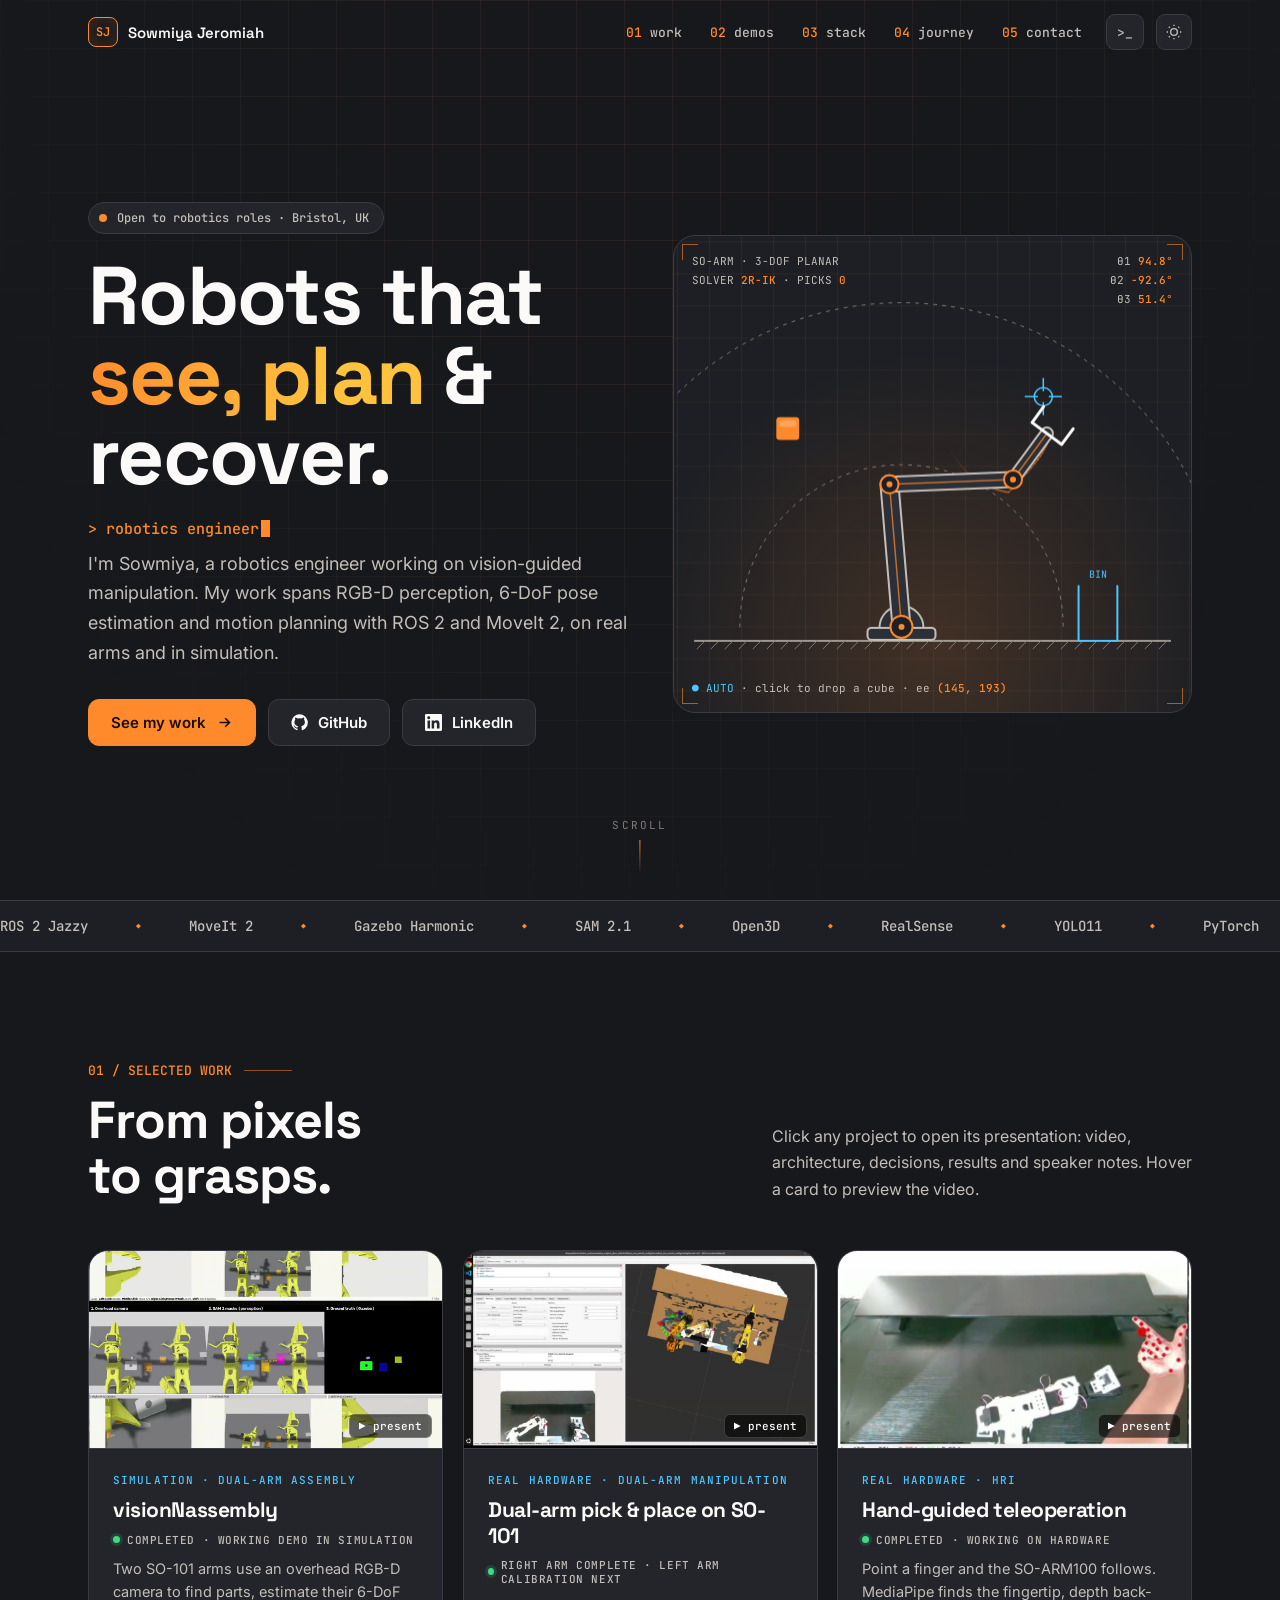
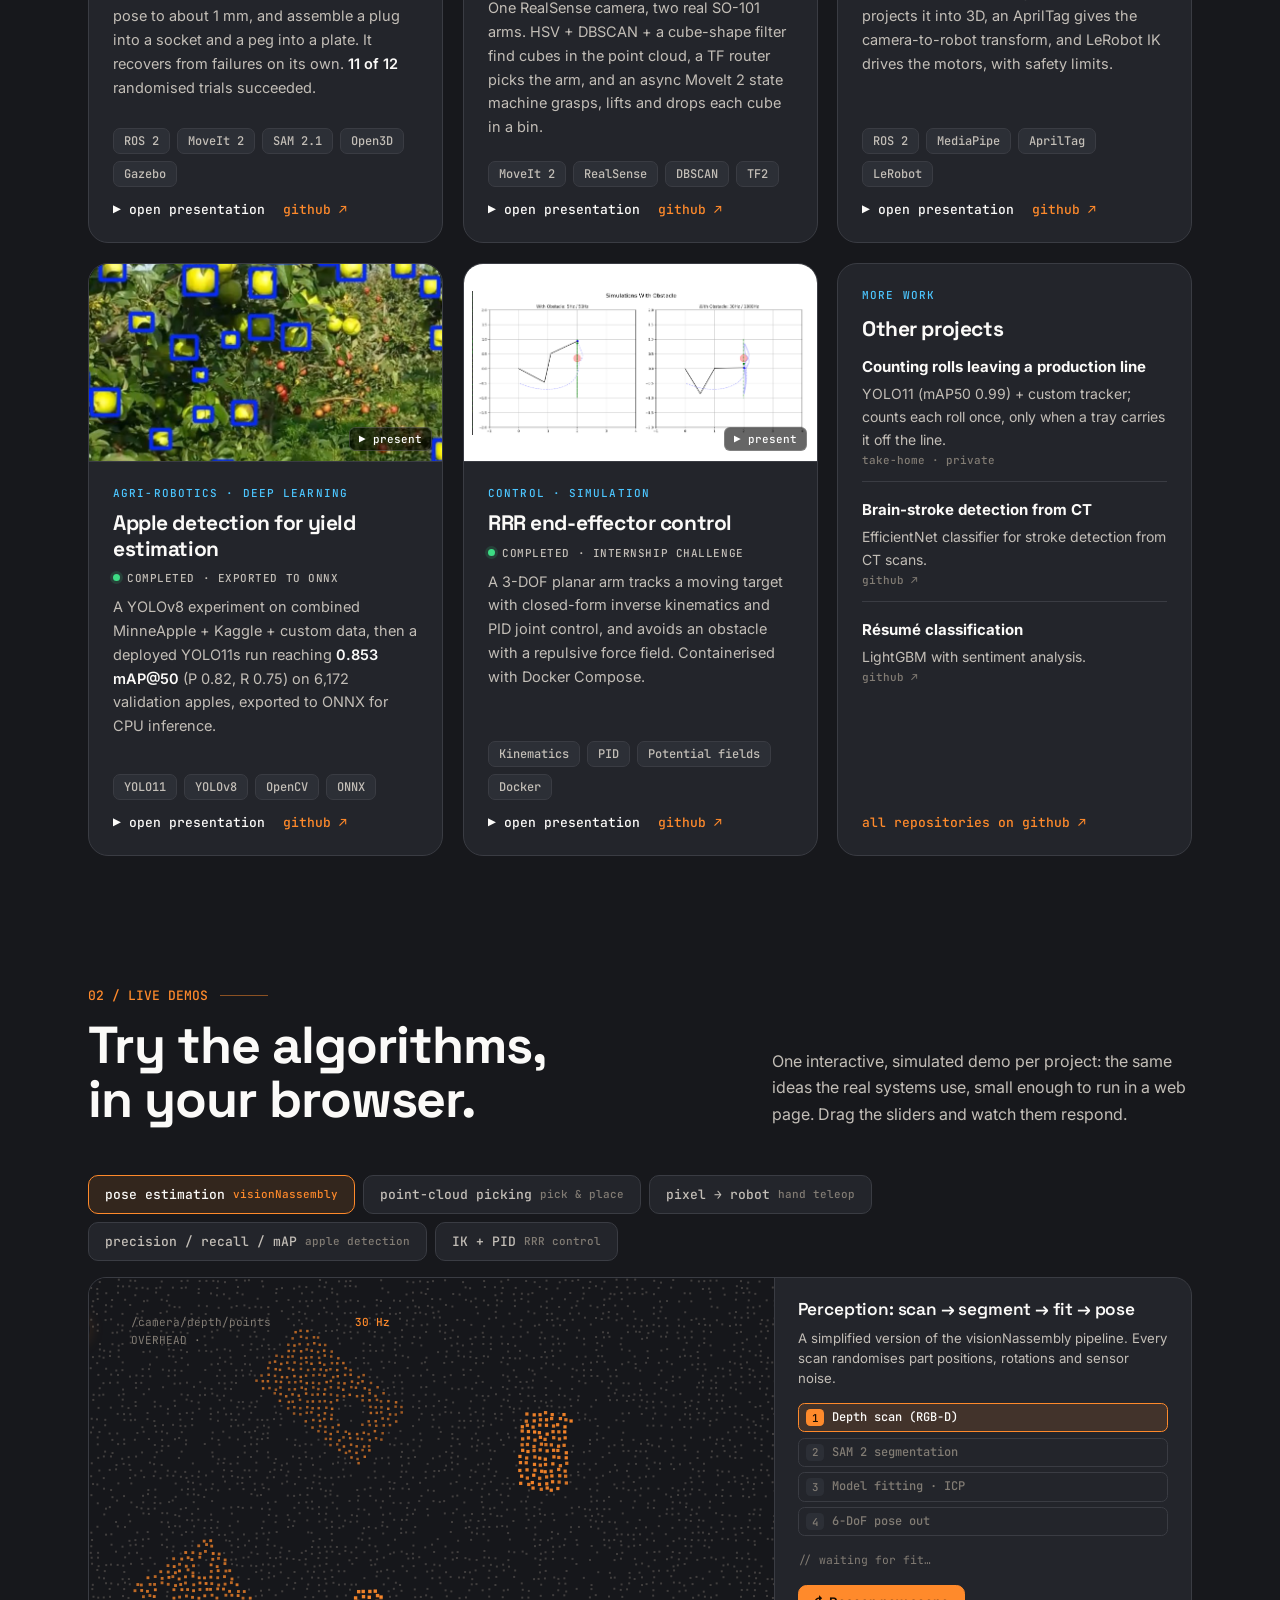
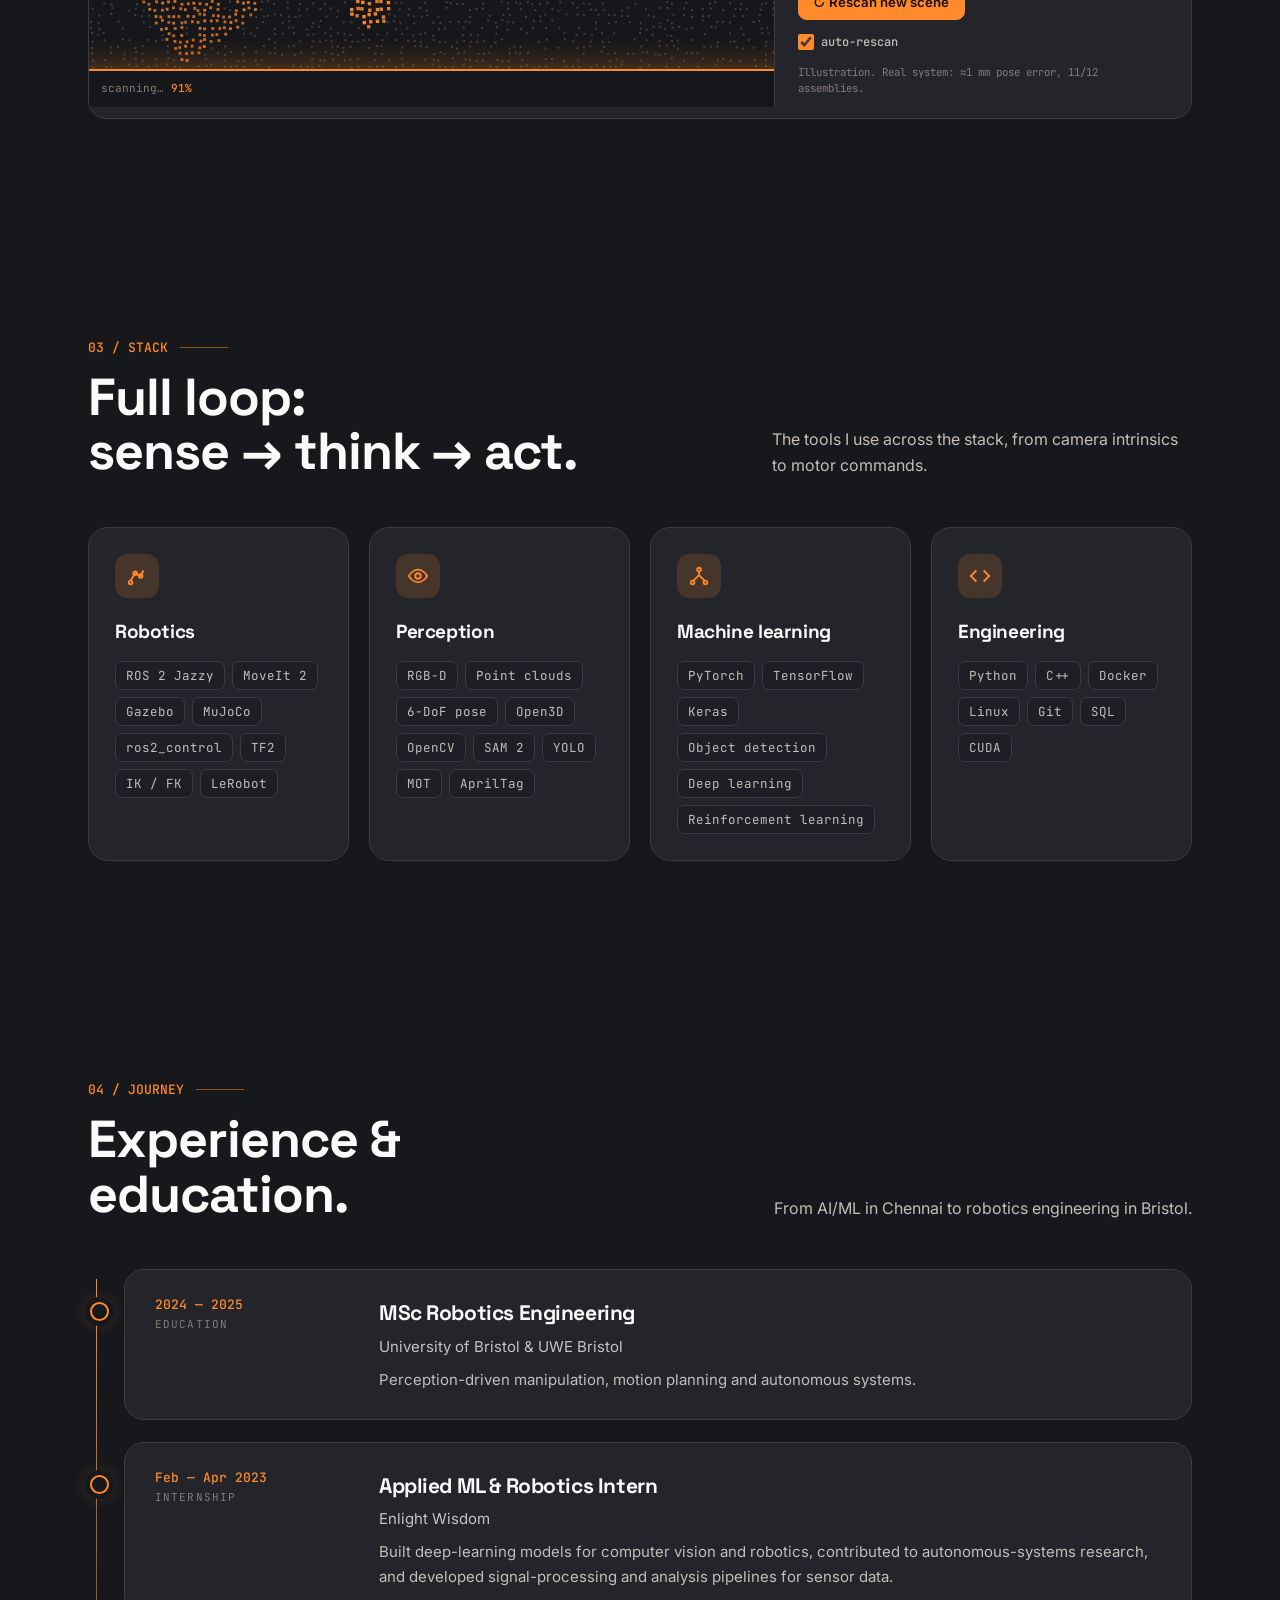
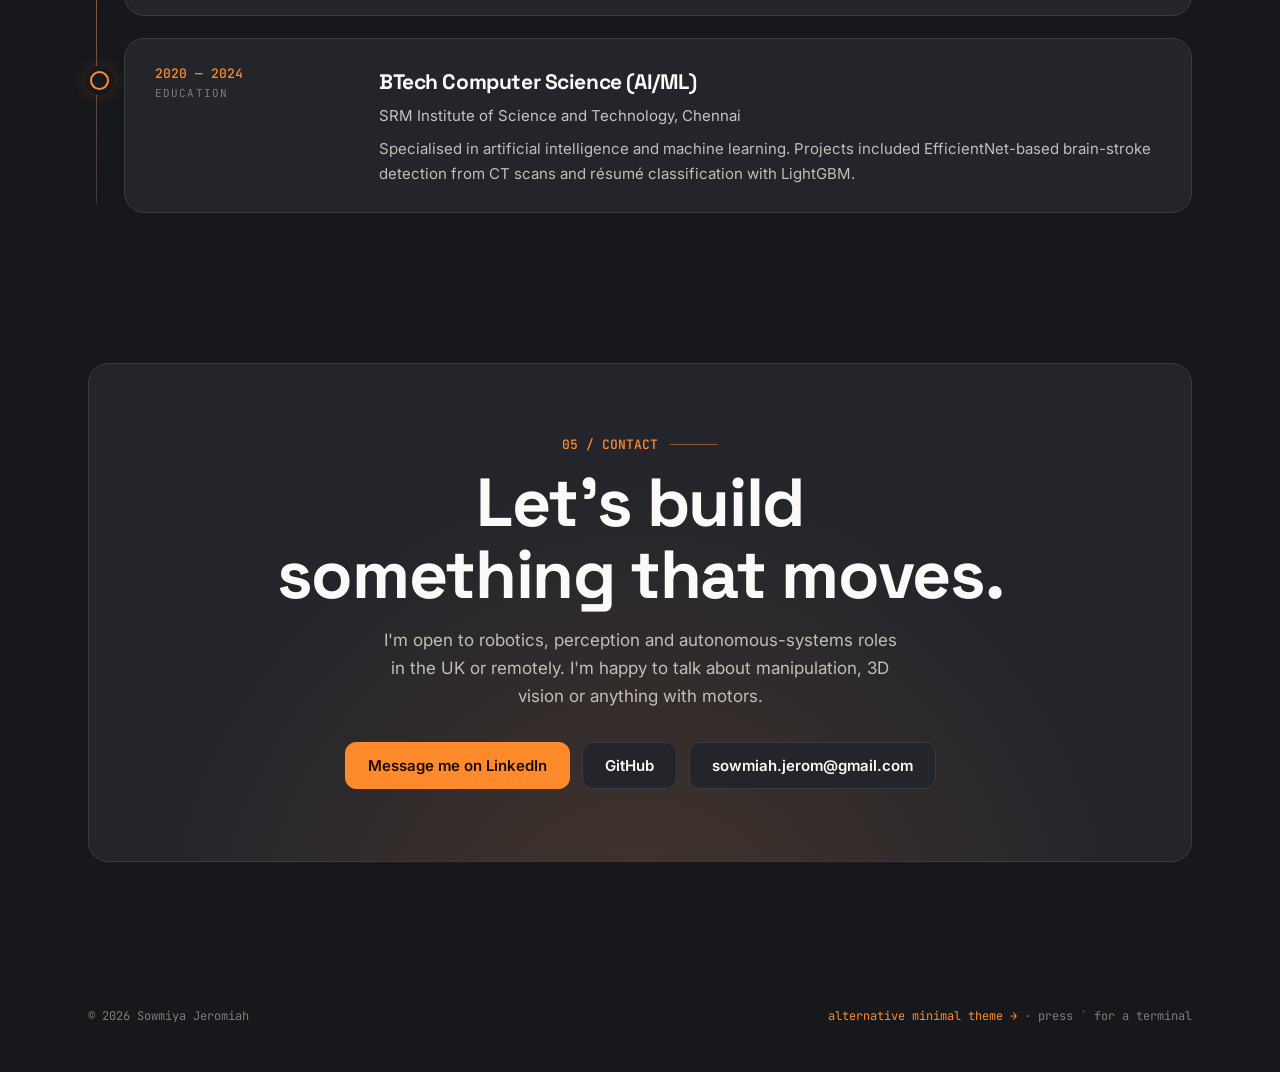
==== commit 5783f3e7: "Add email to contact Co-Authored-By: Claude Opus 5.5 <noreply@anthropic.com>" ====
--- a/index.html
+++ b/index.html
@@ -719,7 +719,7 @@
       <div class="cta">
         <a class="btn primary" href="https://www.linkedin.com/in/sowmiya-jeromiah" target="_blank" rel="noopener">Message me on LinkedIn</a>
         <a class="btn" href="https://github.com/sowmiah08" target="_blank" rel="noopener">GitHub</a>
-        <!-- <a class="btn" href="mailto:you@example.com">Email</a> -->
+        <a class="btn" href="mailto:sowmiah.jerom@gmail.com">sowmiah.jerom@gmail.com</a>
         <!-- <a class="btn" href="cv.pdf" target="_blank">Download CV</a> -->
       </div>
     </div>
@@ -1153,7 +1153,7 @@
       ls: function () { return cmds.projects(); },
       skills: function () { return '<span class="c">robotics</span>    ROS 2 · MoveIt 2 · Gazebo · MuJoCo · TF2 · ros2_control · LeRobot\n<span class="c">perception</span>  RGB-D · point clouds · 6-DoF pose · Open3D · OpenCV · SAM 2 · YOLO\n<span class="c">ml</span>          PyTorch · TensorFlow · Keras · RL\n<span class="c">eng</span>         Python · C++ · Docker · Linux · Git · CUDA'; },
       education: function () { return '2024–25  MSc Robotics Engineering · University of Bristol &amp; UWE\n2020–24  BTech CSE (AI/ML) · SRM Institute of Science and Technology'; },
-      contact: function () { return 'linkedin  <a href="' + LI + '" target="_blank" rel="noopener">' + LI.replace('https://www.', '') + '</a>\ngithub    <a href="' + GH + '" target="_blank" rel="noopener">' + GH.replace('https://', '') + '</a>'; },
+      contact: function () { return 'linkedin  <a href="' + LI + '" target="_blank" rel="noopener">' + LI.replace('https://www.', '') + '</a>\nemail     <a href="mailto:sowmiah.jerom@gmail.com">sowmiah.jerom@gmail.com</a>\ngithub    <a href="' + GH + '" target="_blank" rel="noopener">' + GH.replace('https://', '') + '</a>'; },
       clear: function () { out.innerHTML = ''; return null; },
       exit: function () { close(); return null; }
     };
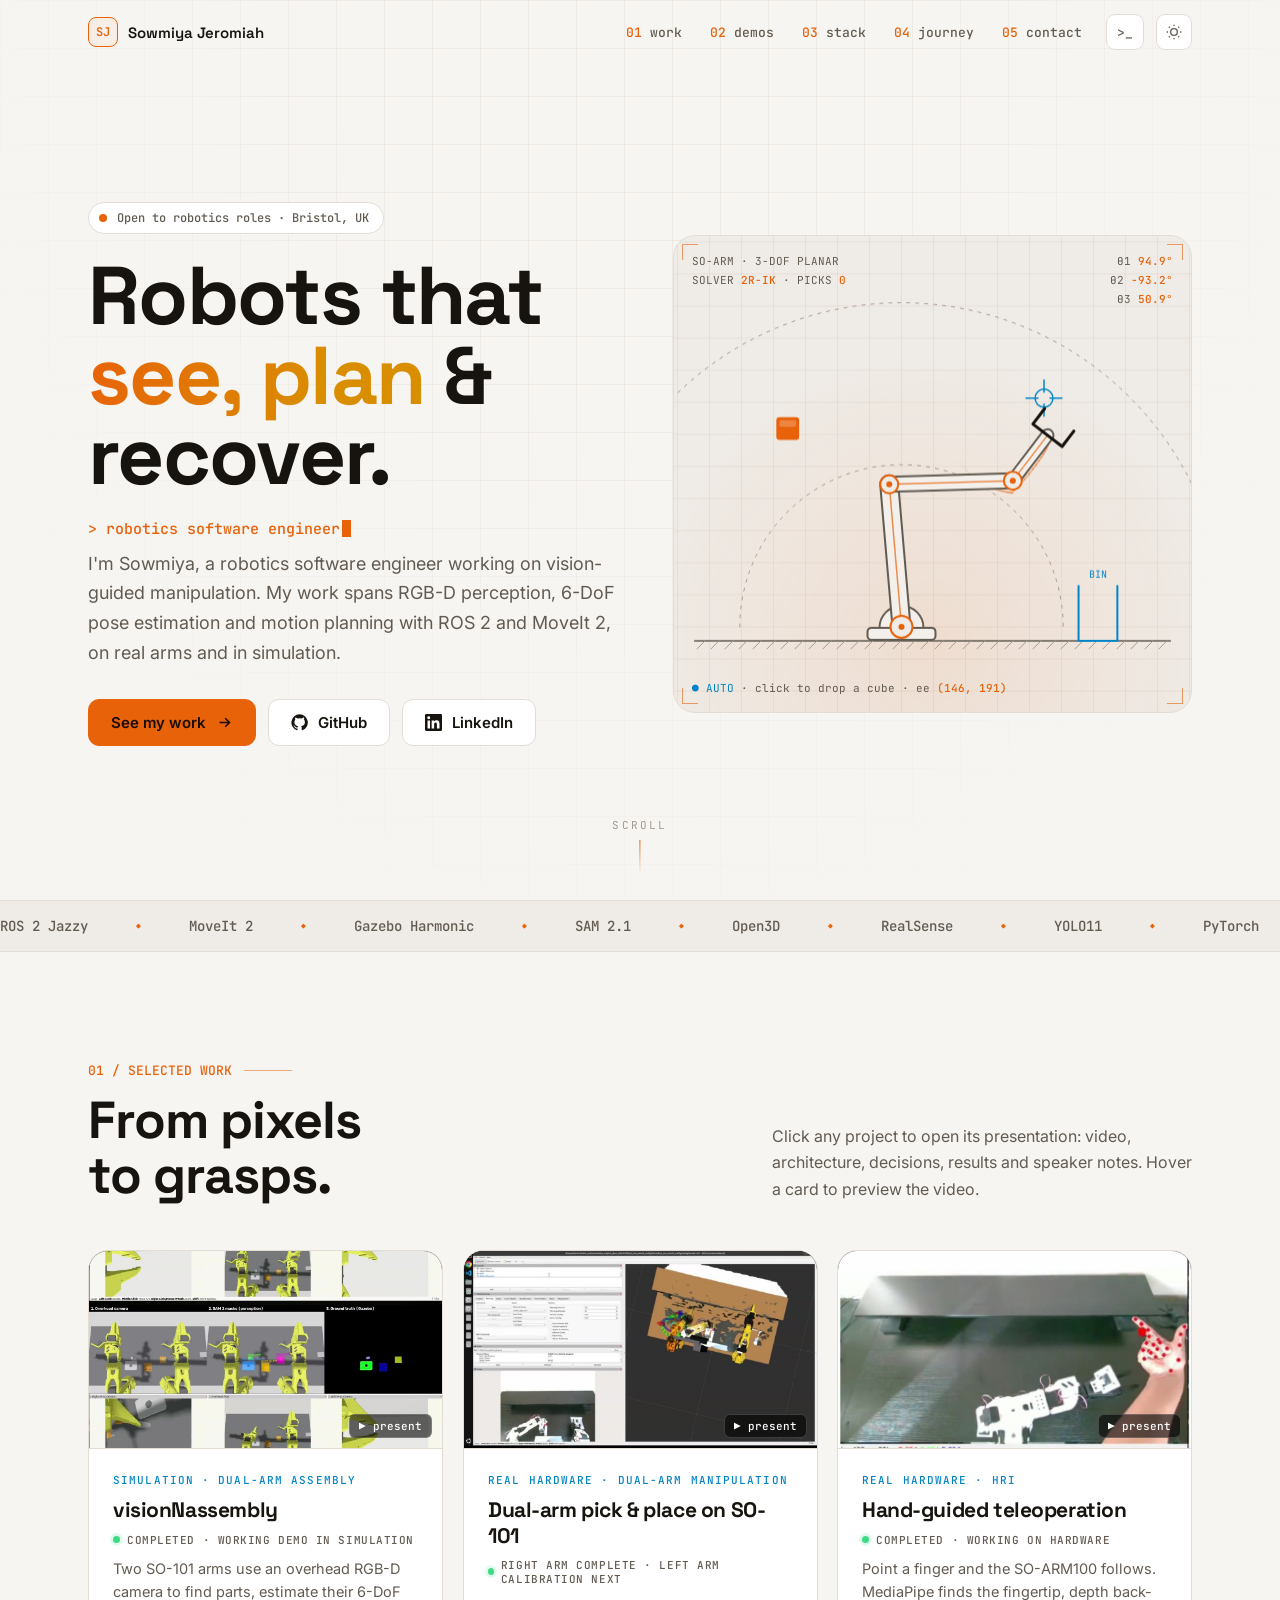
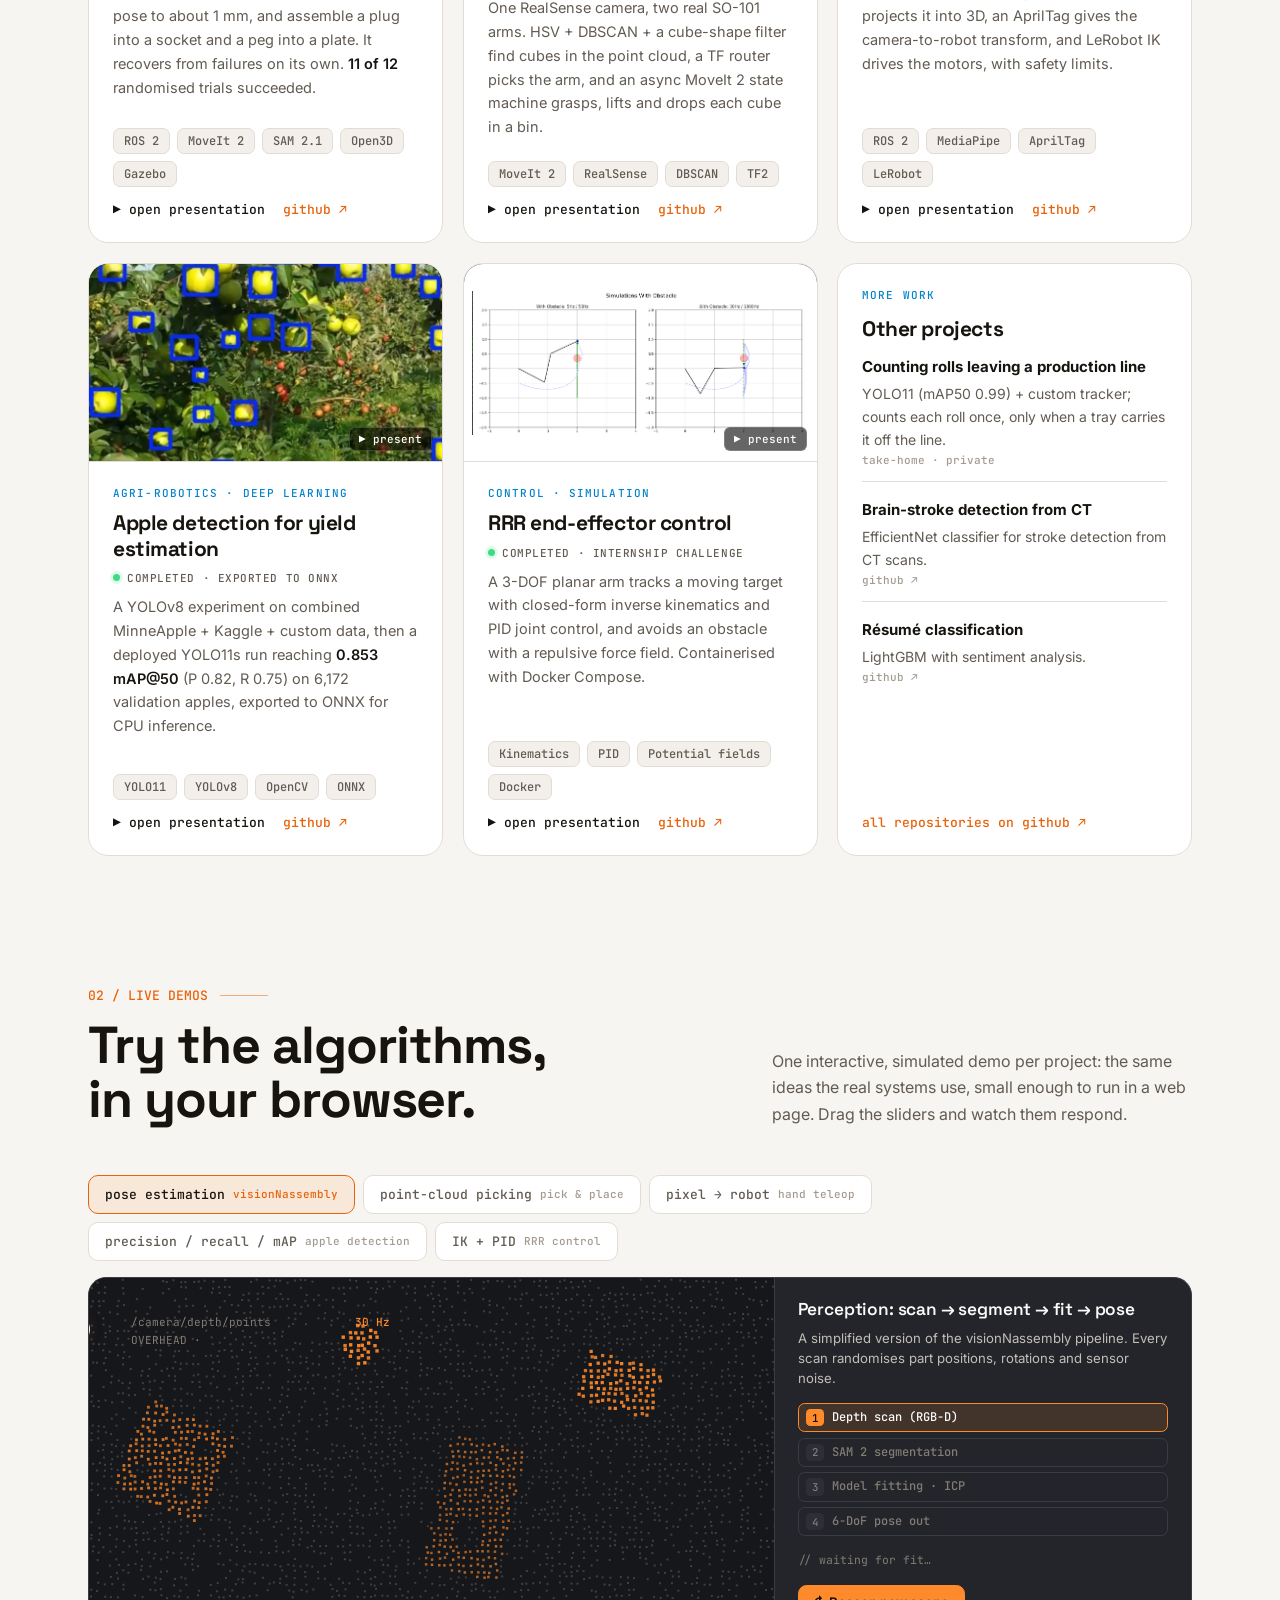
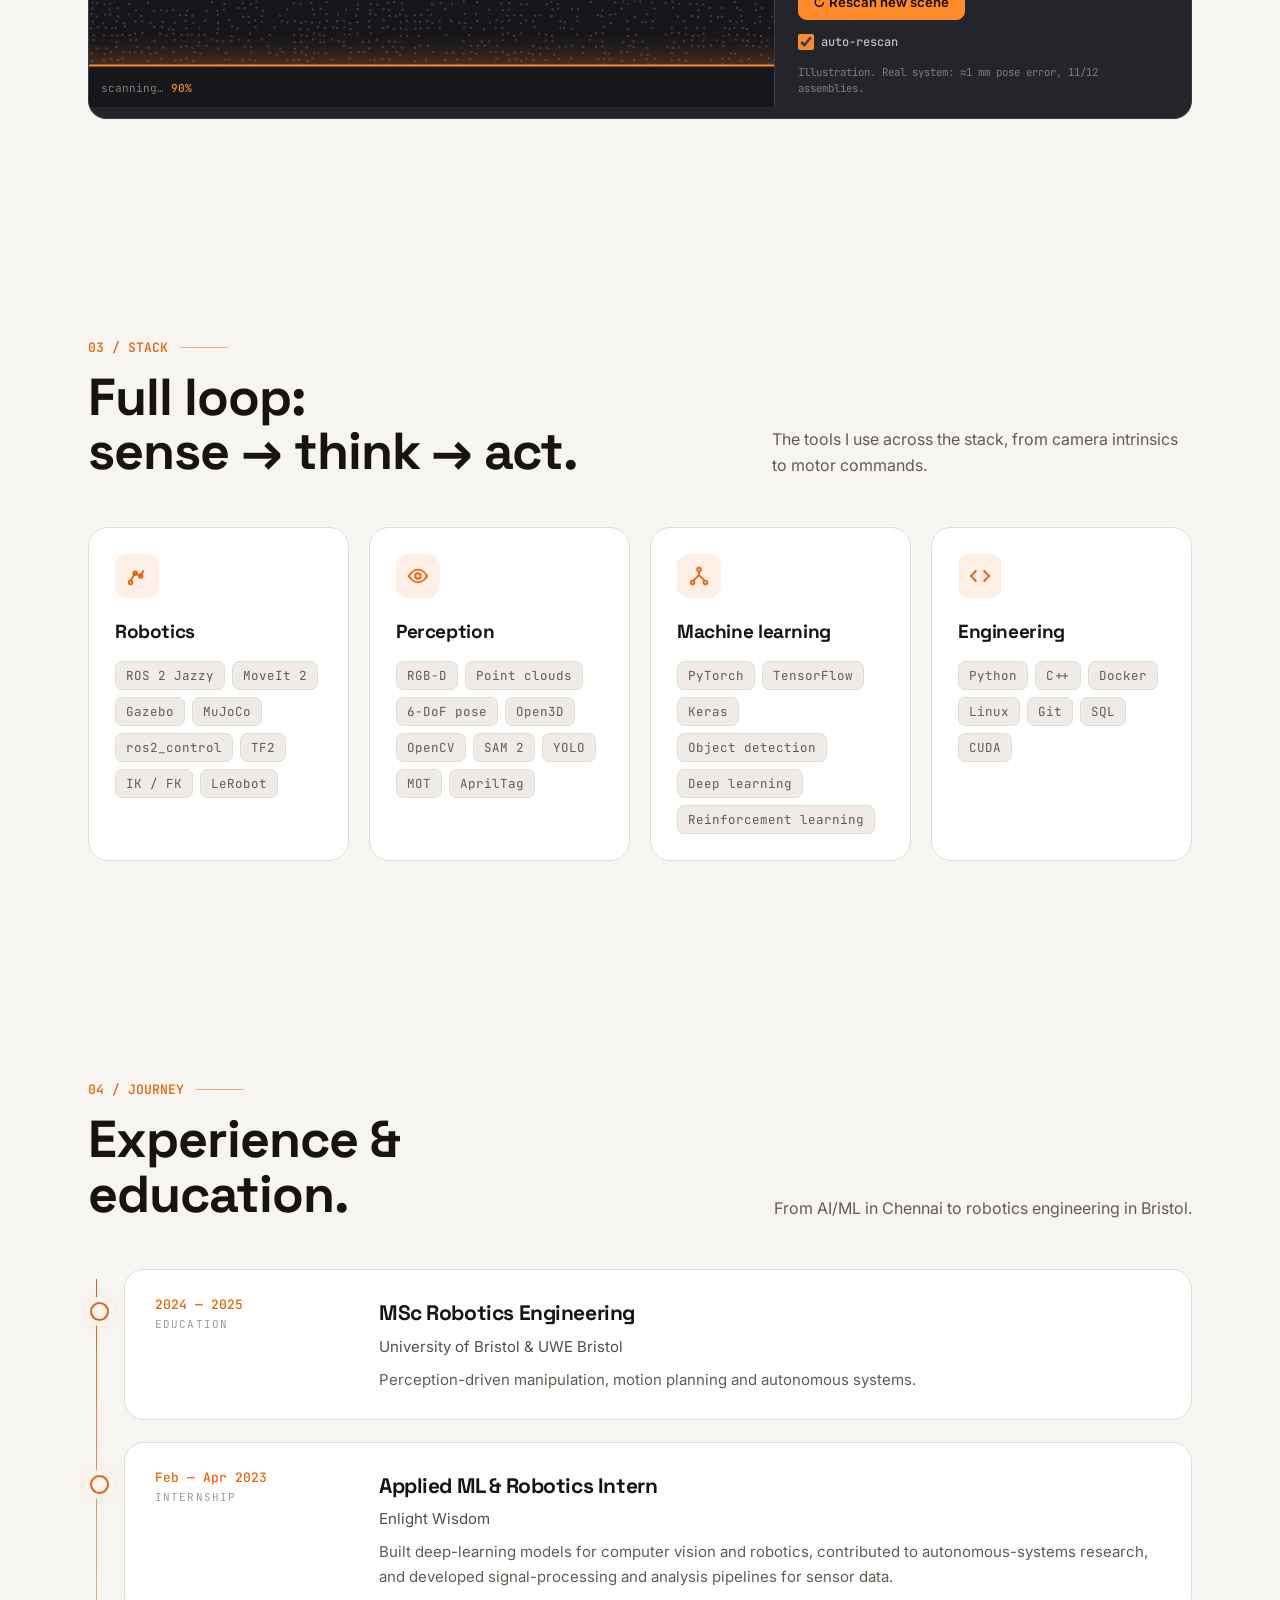
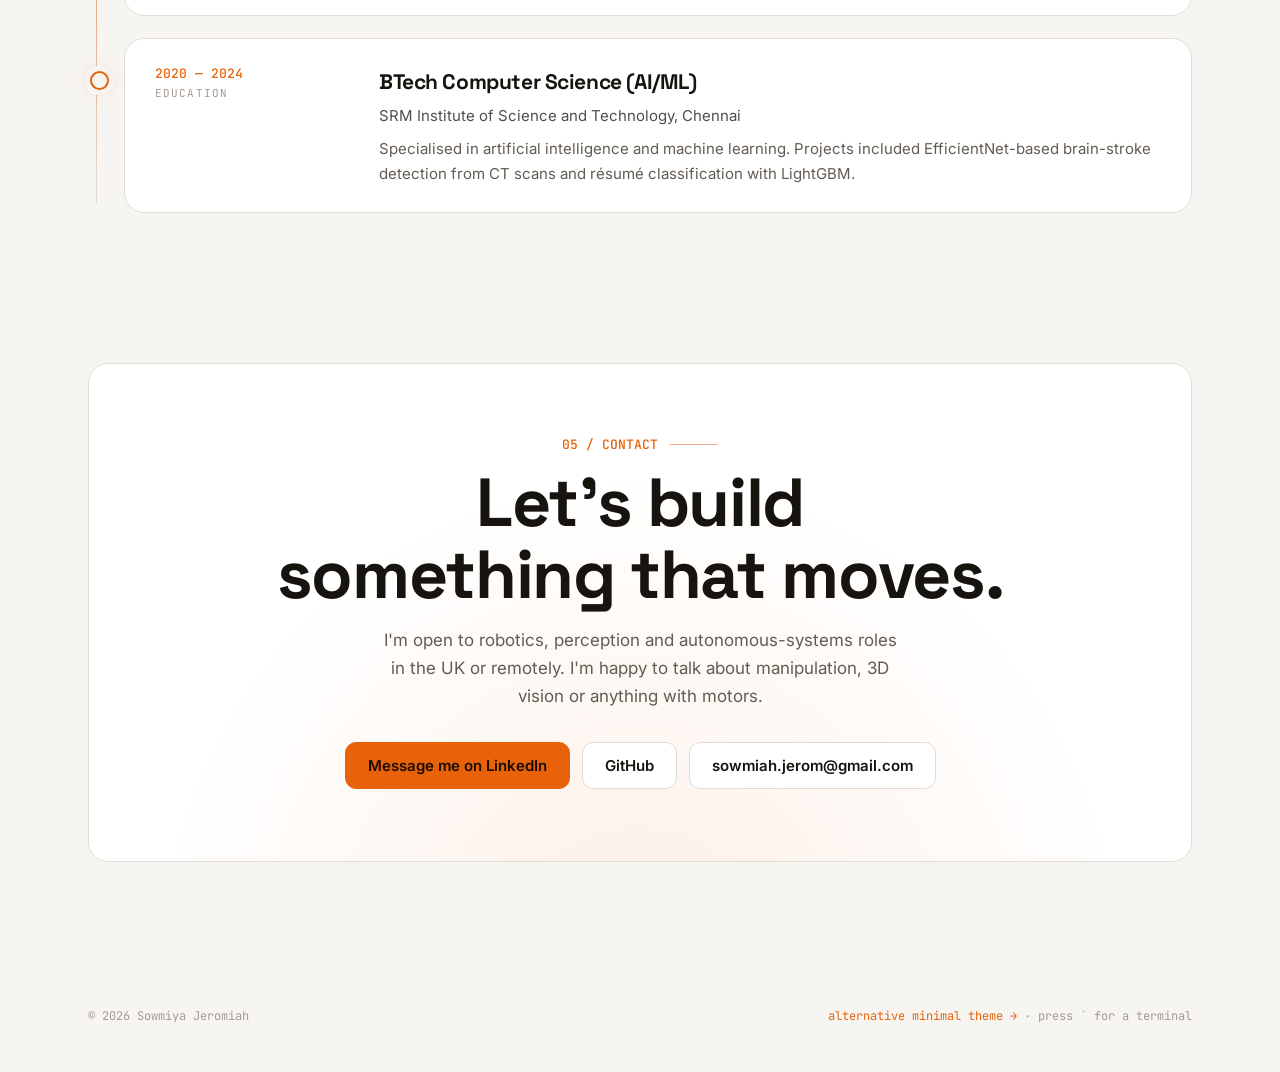
==== commit 4a69498d: "Robotics Software Engineer title, sowSH terminal, light theme by default Co-Authored-By: Claude Opus" ====
--- a/index.html
+++ b/index.html
@@ -1,10 +1,10 @@
 <!doctype html>
-<html lang="en">
+<html lang="en" data-theme="light">
 <head>
 <meta charset="utf-8">
 <meta name="viewport" content="width=device-width, initial-scale=1">
-<title>Sowmiya Jeromiah — Robotics Engineer</title>
-<meta name="description" content="Robotics engineer working on perception-driven manipulation: ROS 2, MoveIt 2, 3D vision and deep learning.">
+<title>Sowmiya Jeromiah — Robotics Software Engineer</title>
+<meta name="description" content="Robotics software engineer working on perception-driven manipulation: ROS 2, MoveIt 2, 3D vision and deep learning.">
 <link rel="preconnect" href="https://fonts.googleapis.com">
 <link rel="preconnect" href="https://fonts.gstatic.com" crossorigin>
 <link href="https://fonts.googleapis.com/css2?family=Space+Grotesk:wght@500;600;700&family=Inter:wght@400;500;600&family=JetBrains+Mono:wght@400;500&display=swap" rel="stylesheet">
@@ -482,7 +482,7 @@
       <h1>Robots that <span class="grad">see, plan</span> &amp; recover.</h1>
       <div class="role mono"><span id="typed"></span><span class="cursor"></span></div>
       <p class="lede">
-        I'm Sowmiya, a robotics engineer working on vision-guided manipulation. My work spans RGB-D perception,
+        I'm Sowmiya, a robotics software engineer working on vision-guided manipulation. My work spans RGB-D perception,
         6-DoF pose estimation and motion planning with ROS&nbsp;2 and MoveIt&nbsp;2, on real arms and in simulation.
       </p>
       <div class="cta">
@@ -729,9 +729,9 @@
 
 <div id="term" role="dialog" aria-label="Terminal">
   <div class="term-win">
-    <div class="term-bar"><i id="termClose" title="close"></i><i></i><i></i><span>sowmiya@bristol: ~/portfolio — ros2 jazzy</span></div>
+    <div class="term-bar"><i id="termClose" title="close"></i><i></i><i></i><span>sowSH — the Sowmiya shell</span></div>
     <div class="term-out" id="termOut"></div>
-    <label class="term-in"><span>❯</span><input id="termIn" autocomplete="off" spellcheck="false" aria-label="Terminal input"></label>
+    <label class="term-in"><span>sowSH ❯</span><input id="termIn" autocomplete="off" spellcheck="false" aria-label="Terminal input"></label>
   </div>
 </div>
 
@@ -771,11 +771,11 @@
   }
 
   /* ---------- theme ---------- */
-  try { var t = localStorage.getItem('theme'); if (t) root.setAttribute('data-theme', t); } catch (e) {}
+  try { var t = localStorage.getItem('theme-v2'); root.setAttribute('data-theme', t || 'light'); } catch (e) {}
   document.getElementById('theme').addEventListener('click', function () {
     var next = root.getAttribute('data-theme') === 'light' ? 'dark' : 'light';
     root.setAttribute('data-theme', next);
-    try { localStorage.setItem('theme', next); } catch (e) {}
+    try { localStorage.setItem('theme-v2', next); } catch (e) {}
   });
   document.getElementById('yr').textContent = new Date().getFullYear();
 
@@ -789,7 +789,7 @@
   addEventListener('scroll', onScroll, { passive: true }); onScroll();
 
   /* ---------- typed role ---------- */
-  var roles = ['> robotics engineer', '> perception & manipulation', '> ROS 2 · MoveIt 2 · 3D vision', '> MSc Robotics, Bristol'];
+  var roles = ['> robotics software engineer', '> perception & manipulation', '> ROS 2 · MoveIt 2 · 3D vision', '> MSc Robotics, Bristol'];
   var el = document.getElementById('typed'), ri = 0, ci = 0, del = false;
   function type() {
     var s = roles[ri];
@@ -1148,7 +1148,7 @@
           ['sudo hire sowmiya', '¯\\_(ツ)_/¯'], ['clear', ''], ['exit', 'close terminal']
         ].map(function (r) { return '  ' + r[0] + '                          '.slice(r[0].replace(/&[lg]t;/g, '.').length) + '<span class="d">' + r[1] + '</span>'; }).join('\n');
       },
-      whoami: function () { return 'Sowmiya Jeromiah\nrobotics engineer · perception &amp; manipulation\nMSc Robotics Engineering — University of Bristol &amp; UWE\n<span class="d">location: Bristol, UK · status: open to roles</span>'; },
+      whoami: function () { return 'Sowmiya Jeromiah\nrobotics software engineer · perception &amp; manipulation\nMSc Robotics Engineering — University of Bristol &amp; UWE\n<span class="d">location: Bristol, UK · status: open to roles</span>'; },
       projects: function () { return projects.map(function (p, i) { return '<span class="p">' + String(i + 1).padStart(2, '0') + '</span> ' + p[0] + '                    '.slice(p[0].length) + '<span class="d">' + p[1] + '</span>'; }).join('\n') + '\n<span class="d">try: open visionNassembly</span>'; },
       ls: function () { return cmds.projects(); },
       skills: function () { return '<span class="c">robotics</span>    ROS 2 · MoveIt 2 · Gazebo · MuJoCo · TF2 · ros2_control · LeRobot\n<span class="c">perception</span>  RGB-D · point clouds · 6-DoF pose · Open3D · OpenCV · SAM 2 · YOLO\n<span class="c">ml</span>          PyTorch · TensorFlow · Keras · RL\n<span class="c">eng</span>         Python · C++ · Docker · Linux · Git · CUDA'; },
@@ -1181,7 +1181,7 @@
     }
     function open() {
       term.classList.add('open');
-      if (!greeted) { greeted = true; print('<span class="d">ros2 jazzy · portfolio shell — type</span> <span class="c">help</span> <span class="d">to start</span>'); }
+      if (!greeted) { greeted = true; print('<span class="d">welcome to</span> <span class="c">sowSH</span><span class="d">, the Sowmiya shell · type</span> <span class="c">help</span> <span class="d">to start</span>'); }
       setTimeout(function () { inp.focus(); }, 30);
     }
     function close() { term.classList.remove('open'); }
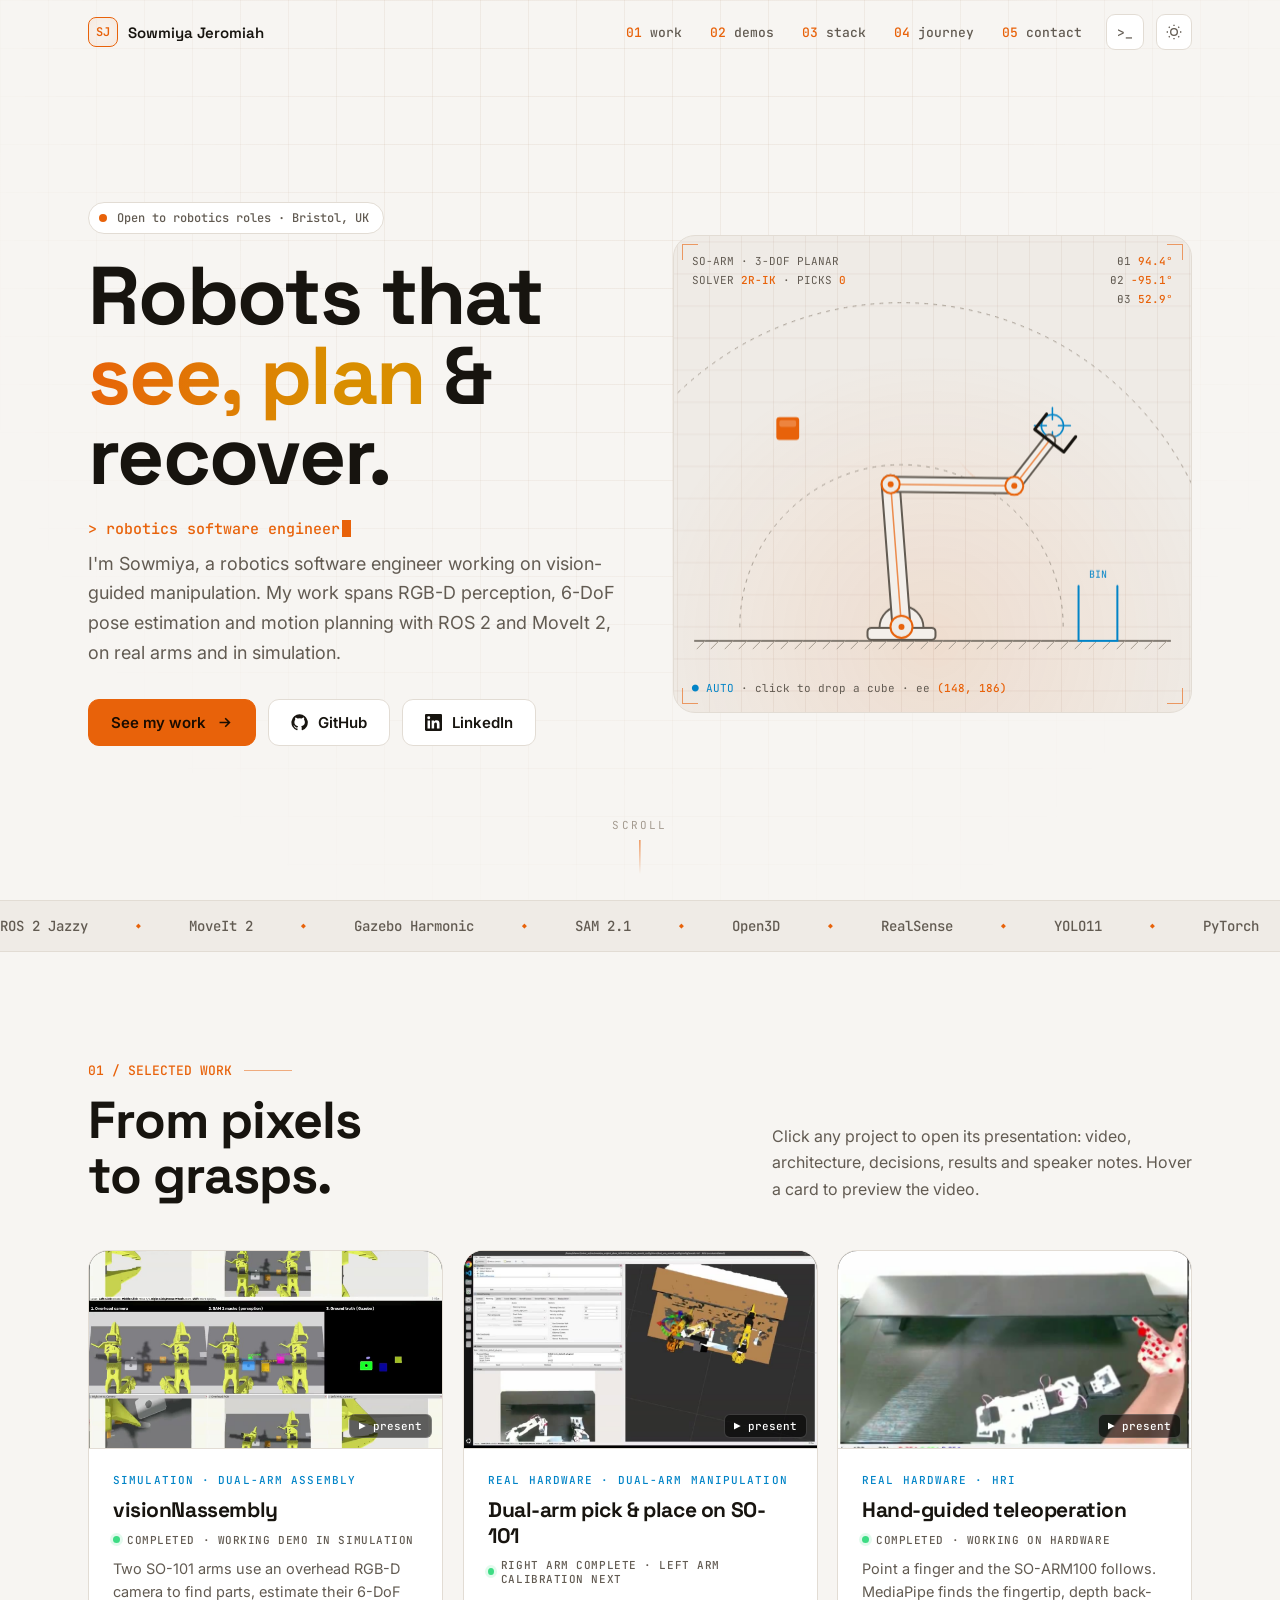
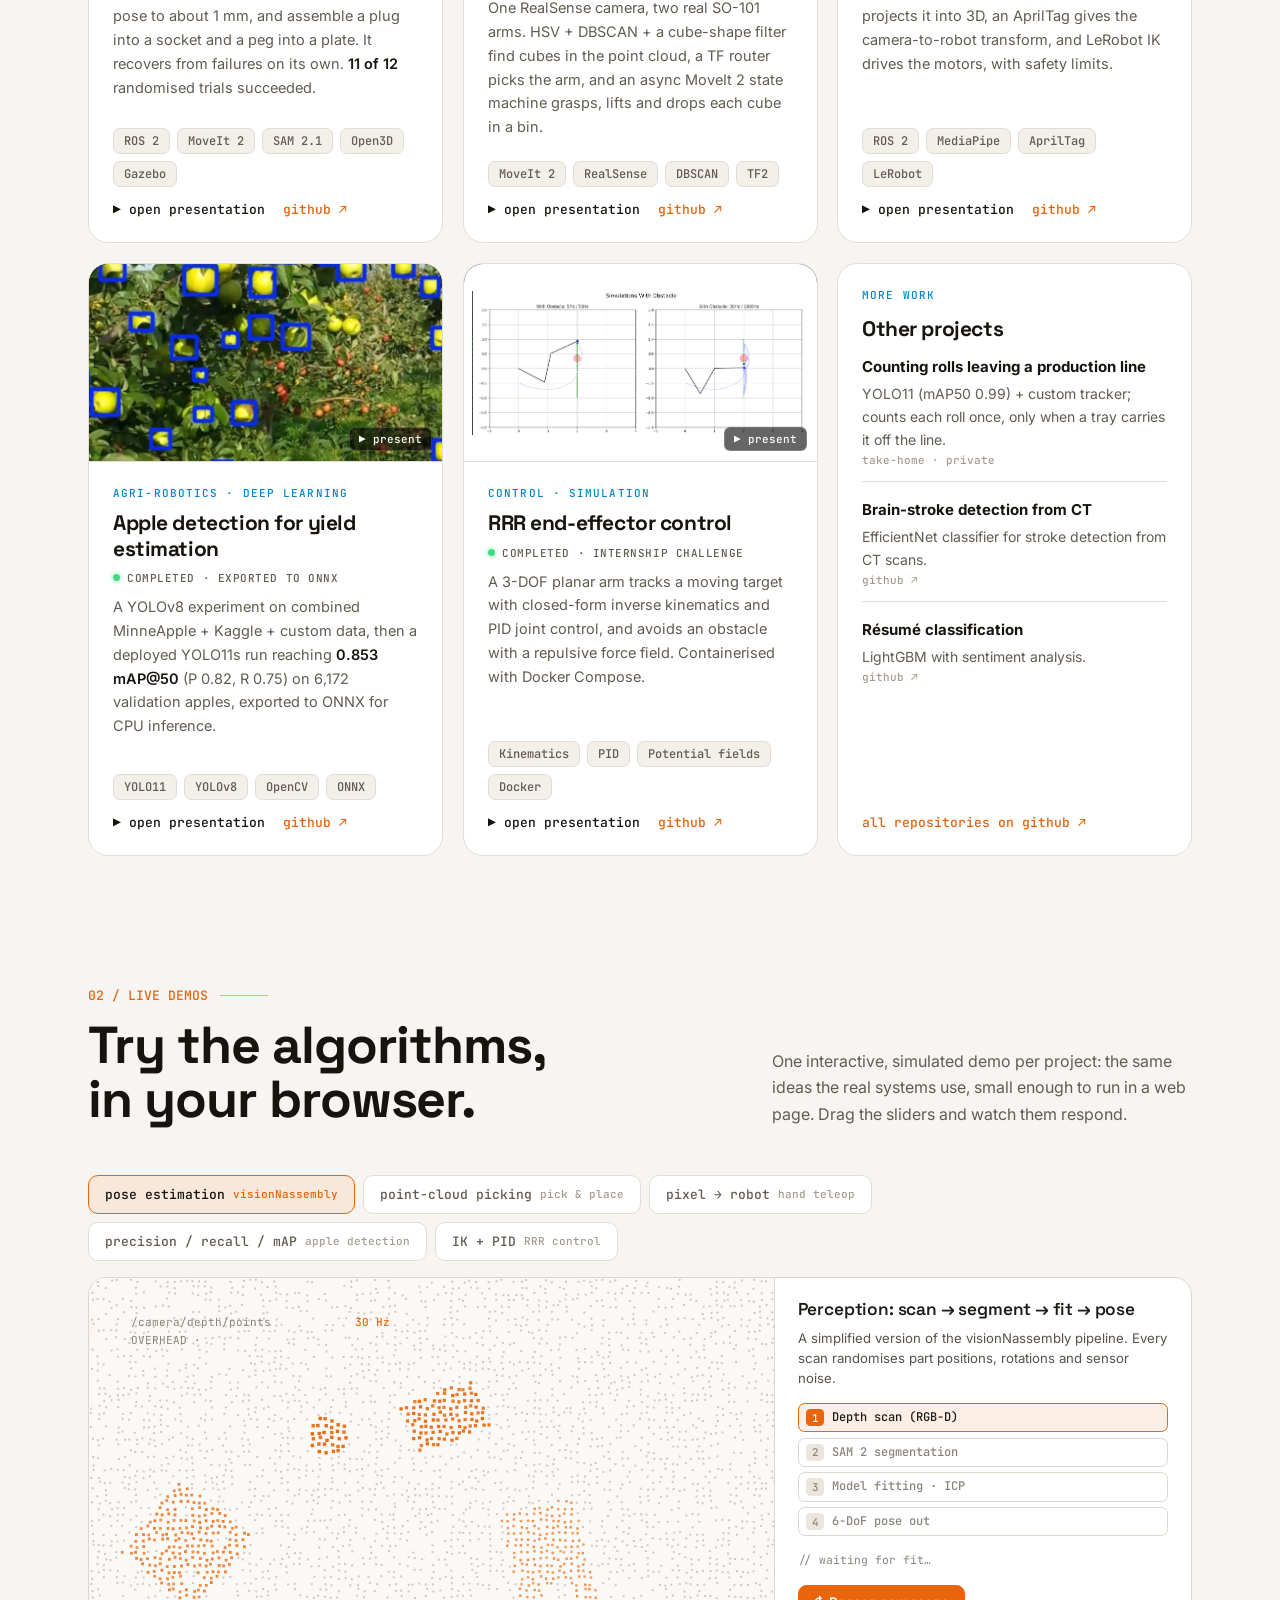
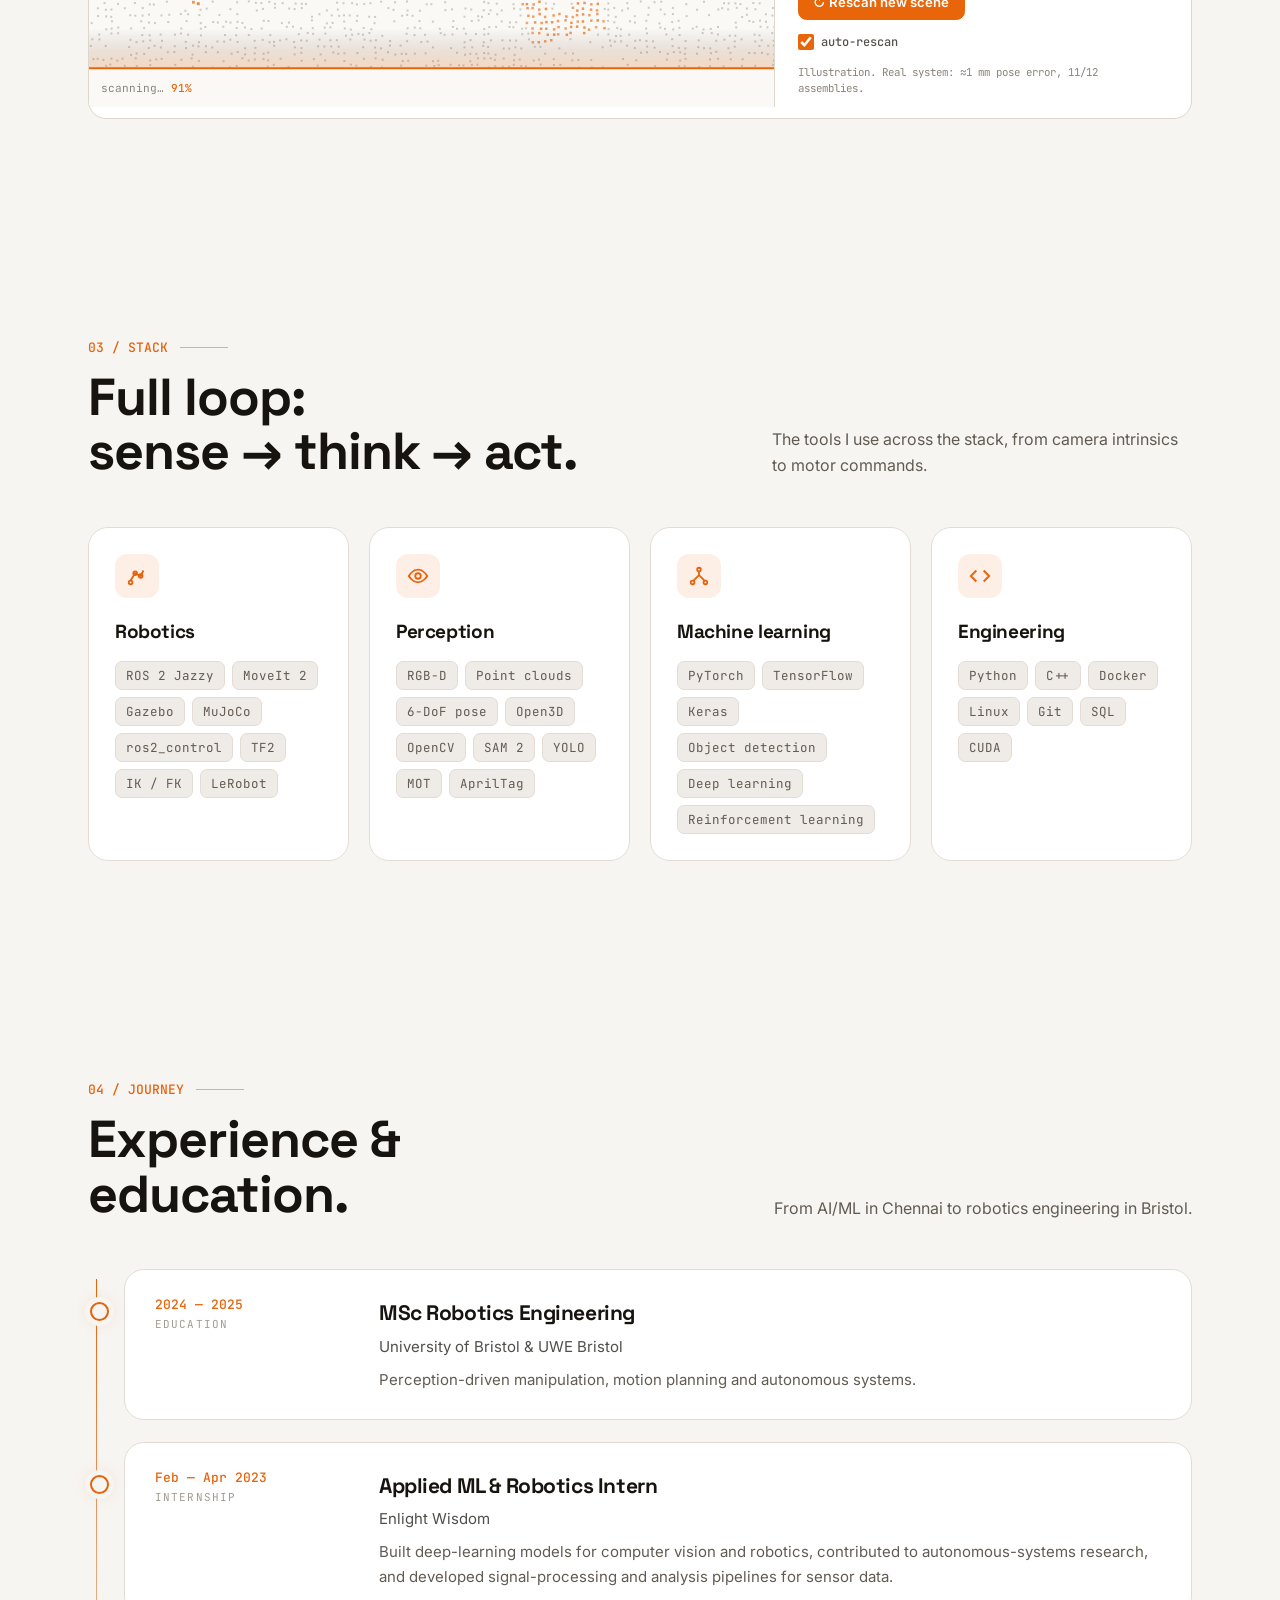
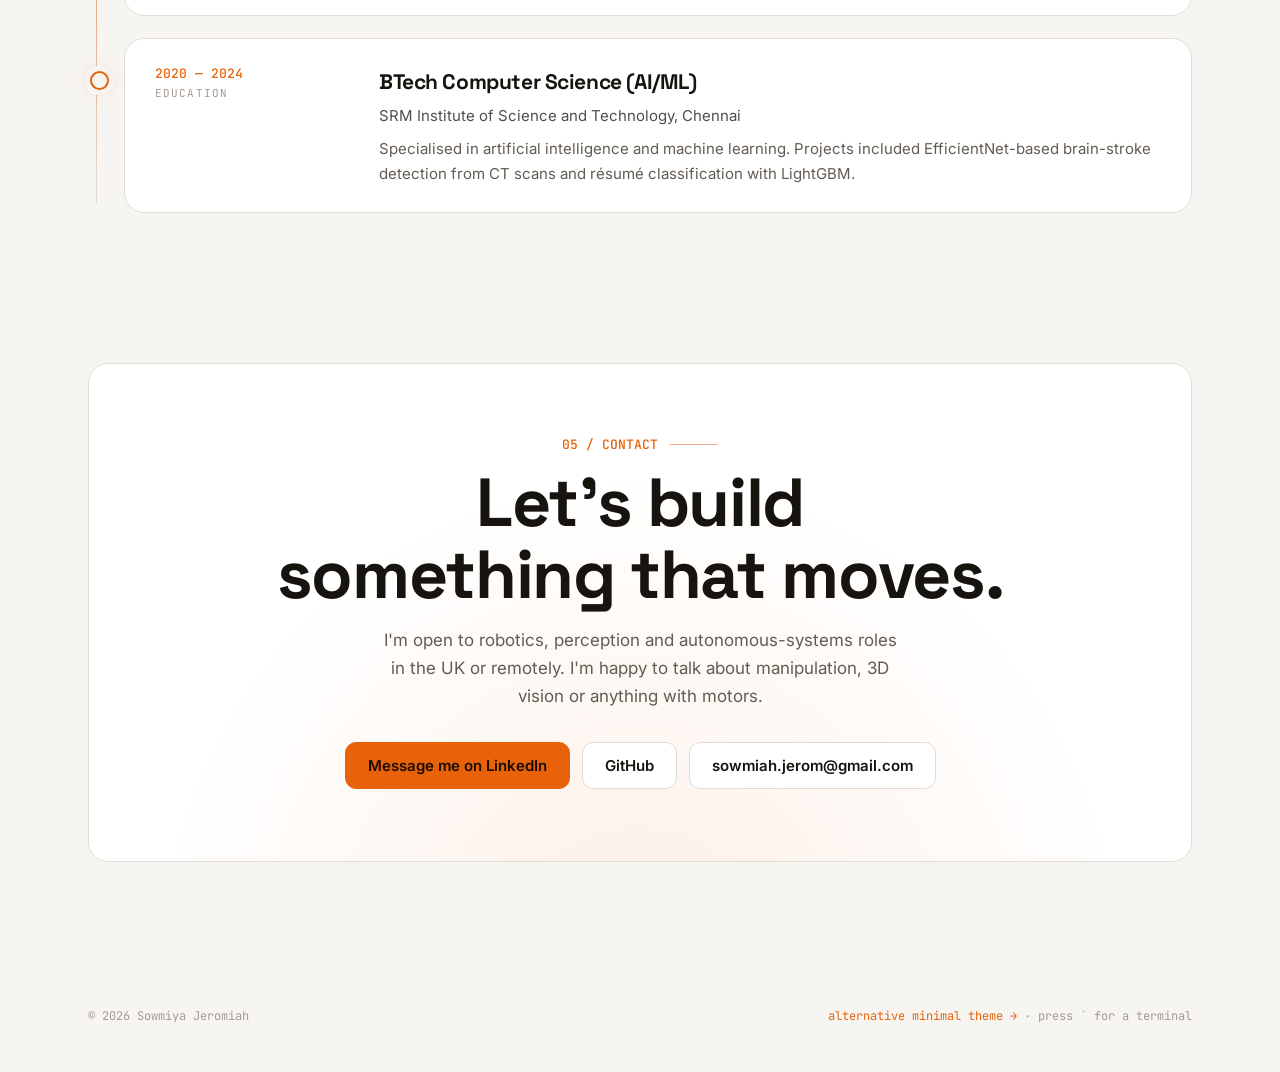
==== commit 8de75d43: "Presentations and demos follow the site's light/dark theme Co-Authored-By: Claude Opus 5.5 <noreply@" ====
--- a/index.html
+++ b/index.html
@@ -772,6 +772,7 @@
 
   /* ---------- theme ---------- */
   try { var t = localStorage.getItem('theme-v2'); root.setAttribute('data-theme', t || 'light'); } catch (e) {}
+  addEventListener('storage', function (e) { if (e.key === 'theme-v2') root.setAttribute('data-theme', e.newValue || 'light'); });
   document.getElementById('theme').addEventListener('click', function () {
     var next = root.getAttribute('data-theme') === 'light' ? 'dark' : 'light';
     root.setAttribute('data-theme', next);
--- a/assets/demos.css
+++ b/assets/demos.css
@@ -1,5 +1,5 @@
 /* Interactive project demos — shared by the home page and the presentations */
-.dm { --d-bg: #16171b; --d-surface: #23252b; --d-line: #3a3c43; --d-text: #fbfaf8; --d-muted: #c3beb7; --d-faint: #827c74; --d-acc: #ff8a2b; --d-blue: #4cc6ff;
+.dm { --d-chip: #2c2f36; --d-bg: #16171b; --d-surface: #23252b; --d-line: #3a3c43; --d-text: #fbfaf8; --d-muted: #c3beb7; --d-faint: #827c74; --d-acc: #ff8a2b; --d-blue: #4cc6ff;
   display: grid; grid-template-columns: minmax(0, 1.65fr) minmax(250px, 1fr); border: 1px solid var(--d-line); border-radius: 18px; overflow: hidden; background: var(--d-surface);
   font-size: 15px; color: var(--d-text); font-family: Inter, system-ui, sans-serif; text-align: left; }
 .dm-stage { position: relative; background: var(--d-bg); border-right: 1px solid var(--d-line); aspect-ratio: 16 / 10; min-height: 0; touch-action: none; }
@@ -12,7 +12,7 @@
 .dm-sub { margin: -.4em 0 0; font-size: .88em; line-height: 1.5; color: var(--d-muted); }
 .dm-steps { list-style: none; margin: 0; padding: 0; display: grid; gap: .35em; }
 .dm-steps li { display: flex; align-items: center; gap: .7em; padding: .42em .65em; border-radius: .55em; border: 1px solid var(--d-line); font: 500 .8em "JetBrains Mono", monospace; color: var(--d-faint); transition: all .25s; }
-.dm-steps li i { width: 1.6em; height: 1.6em; border-radius: .4em; display: grid; place-items: center; font-style: normal; font-size: .9em; background: #2c2f36; flex: none; }
+.dm-steps li i { width: 1.6em; height: 1.6em; border-radius: .4em; display: grid; place-items: center; font-style: normal; font-size: .9em; background: var(--d-chip); flex: none; }
 .dm-steps li.on { color: var(--d-text); border-color: var(--d-acc); background: rgba(255,138,43,.14); }
 .dm-steps li.on i { background: var(--d-acc); color: #1a0c00; }
 .dm-steps li.done { color: var(--d-muted); } .dm-steps li.done i { color: var(--d-acc); }
@@ -37,6 +37,11 @@
 .dm-read b { color: var(--d-text); font-weight: 500; }
 .dm-read .a { color: var(--d-acc); } .dm-read .g { color: #3ddc84; } .dm-read .r { color: #ff6b6b; } .dm-read .bl { color: var(--d-blue); }
 .dm-note { font: 400 .72em/1.5 "JetBrains Mono", monospace; color: var(--d-faint); margin: 0; }
+
+:root:not([data-theme="dark"]) .dm { --d-chip: #ebe5dd; --d-bg: #fbf9f6; --d-surface: #ffffff; --d-line: #ddd6cc; --d-text: #1d1b18; --d-muted: #57524b; --d-faint: #8a847c; --d-acc: #e8650a; --d-blue: #0b8fd1; }
+:root:not([data-theme="dark"]) .dm-steps li.on { background: rgba(232,101,10,.1); }
+:root:not([data-theme="dark"]) .dm-steps li.on i, :root:not([data-theme="dark"]) .dm-btn.pri { color: #fff; }
+:root:not([data-theme="dark"]) .dm-read .g { color: #16a34a; } :root:not([data-theme="dark"]) .dm-read .r { color: #e03e3e; }
 
 /* tabs on the home page */
 .dm-tabs { display: flex; gap: 8px; flex-wrap: wrap; margin-bottom: 16px; }
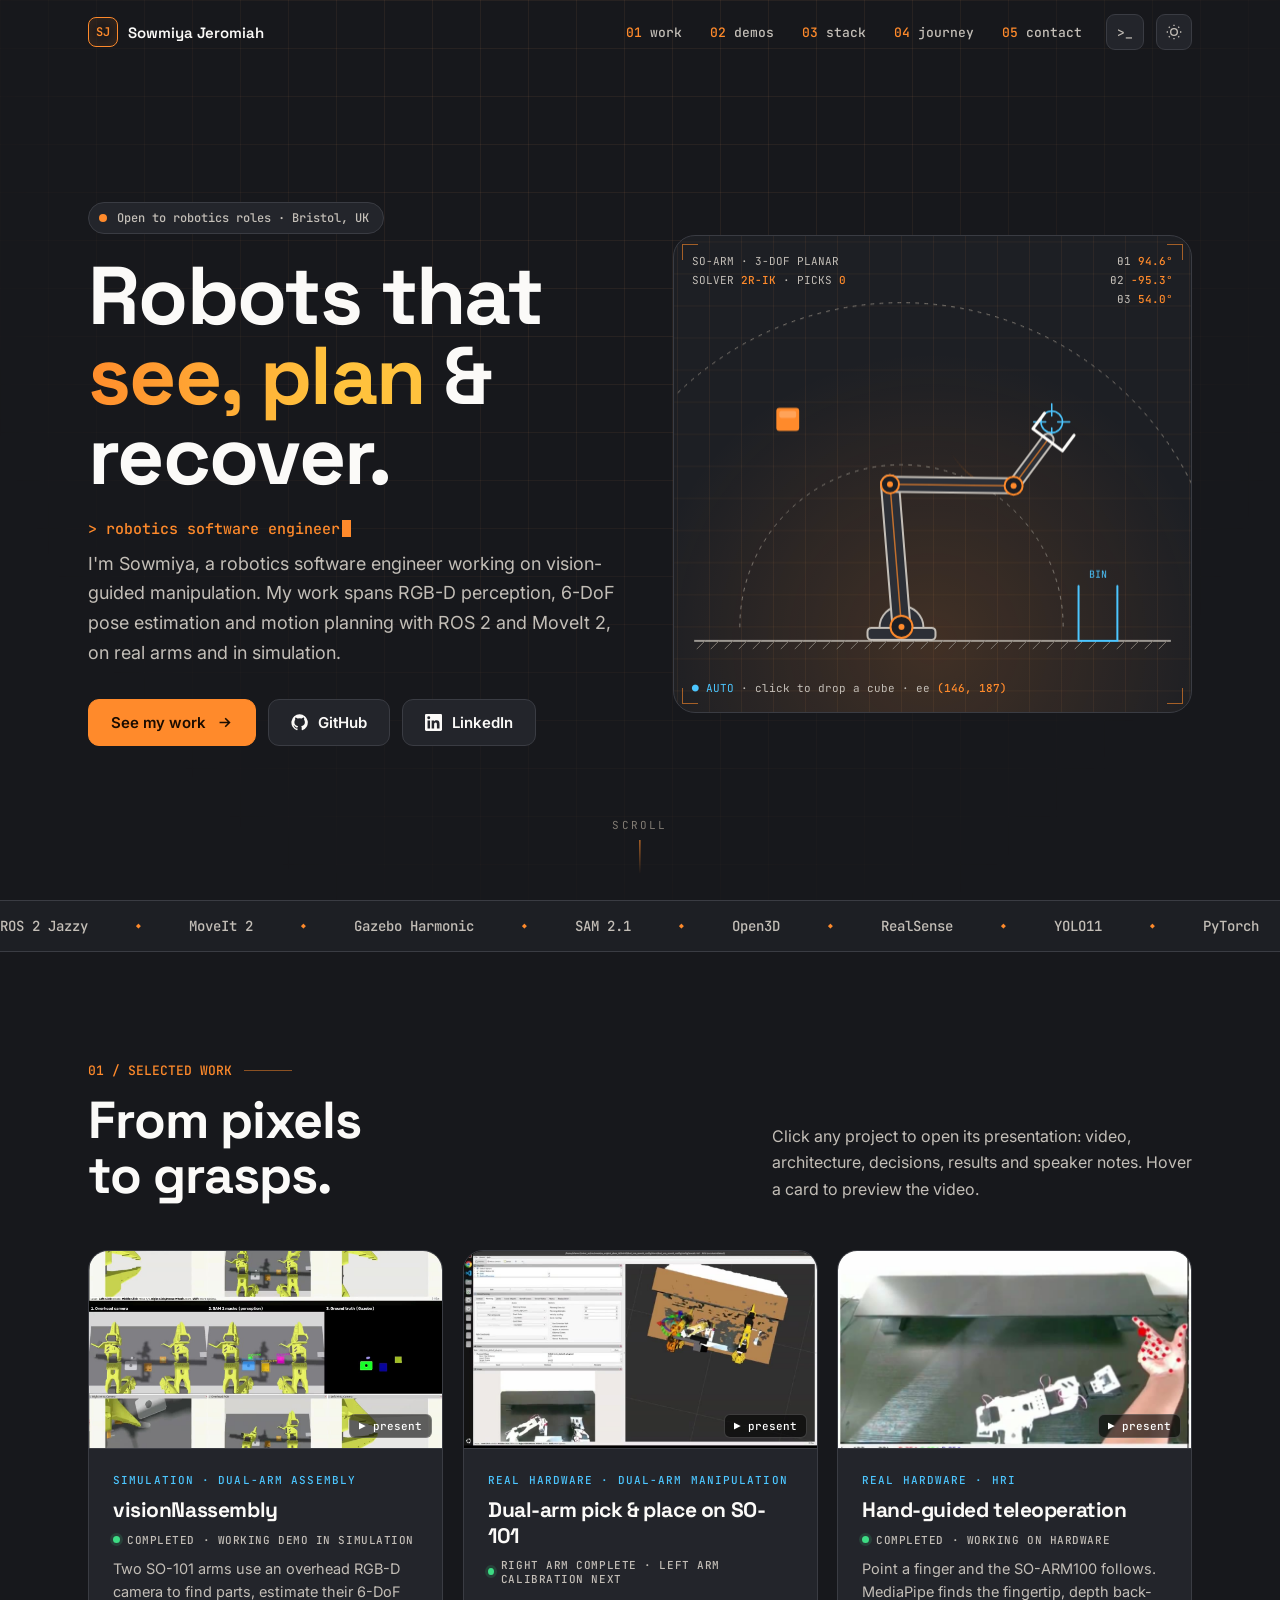
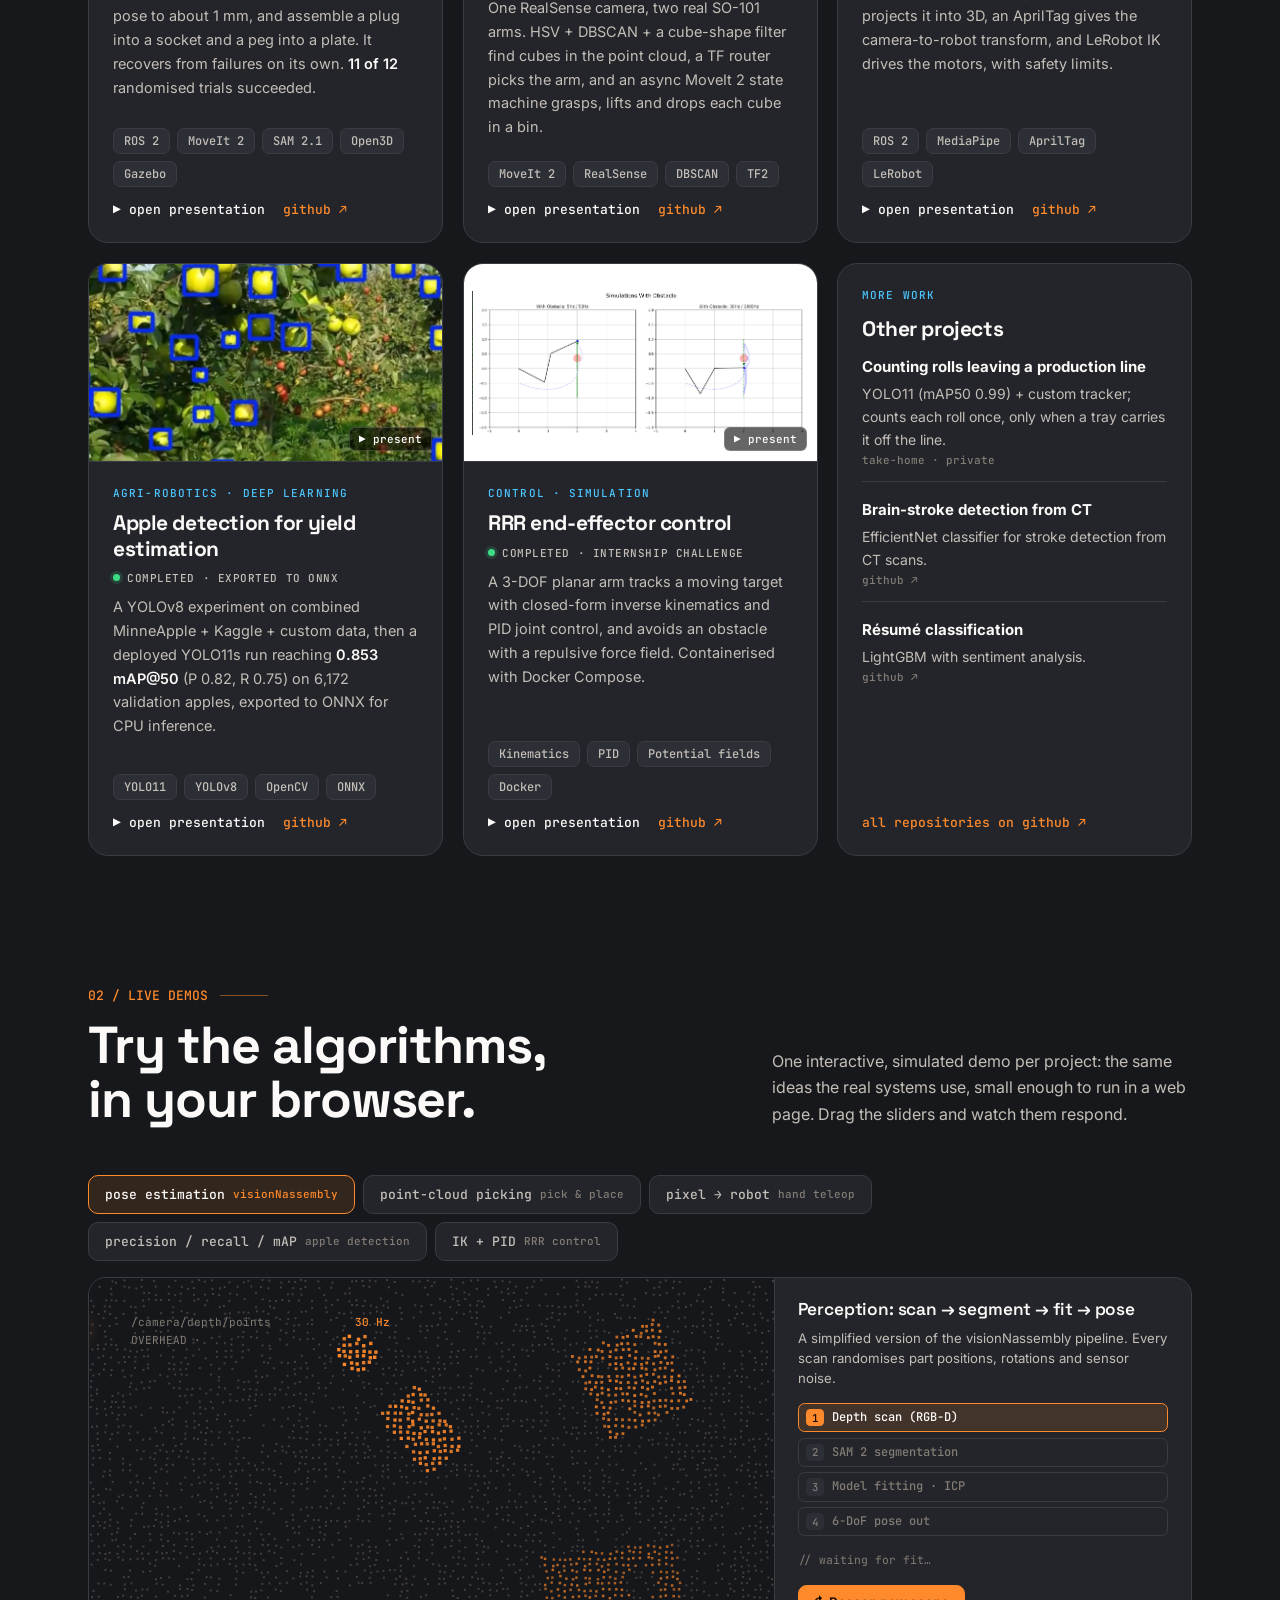
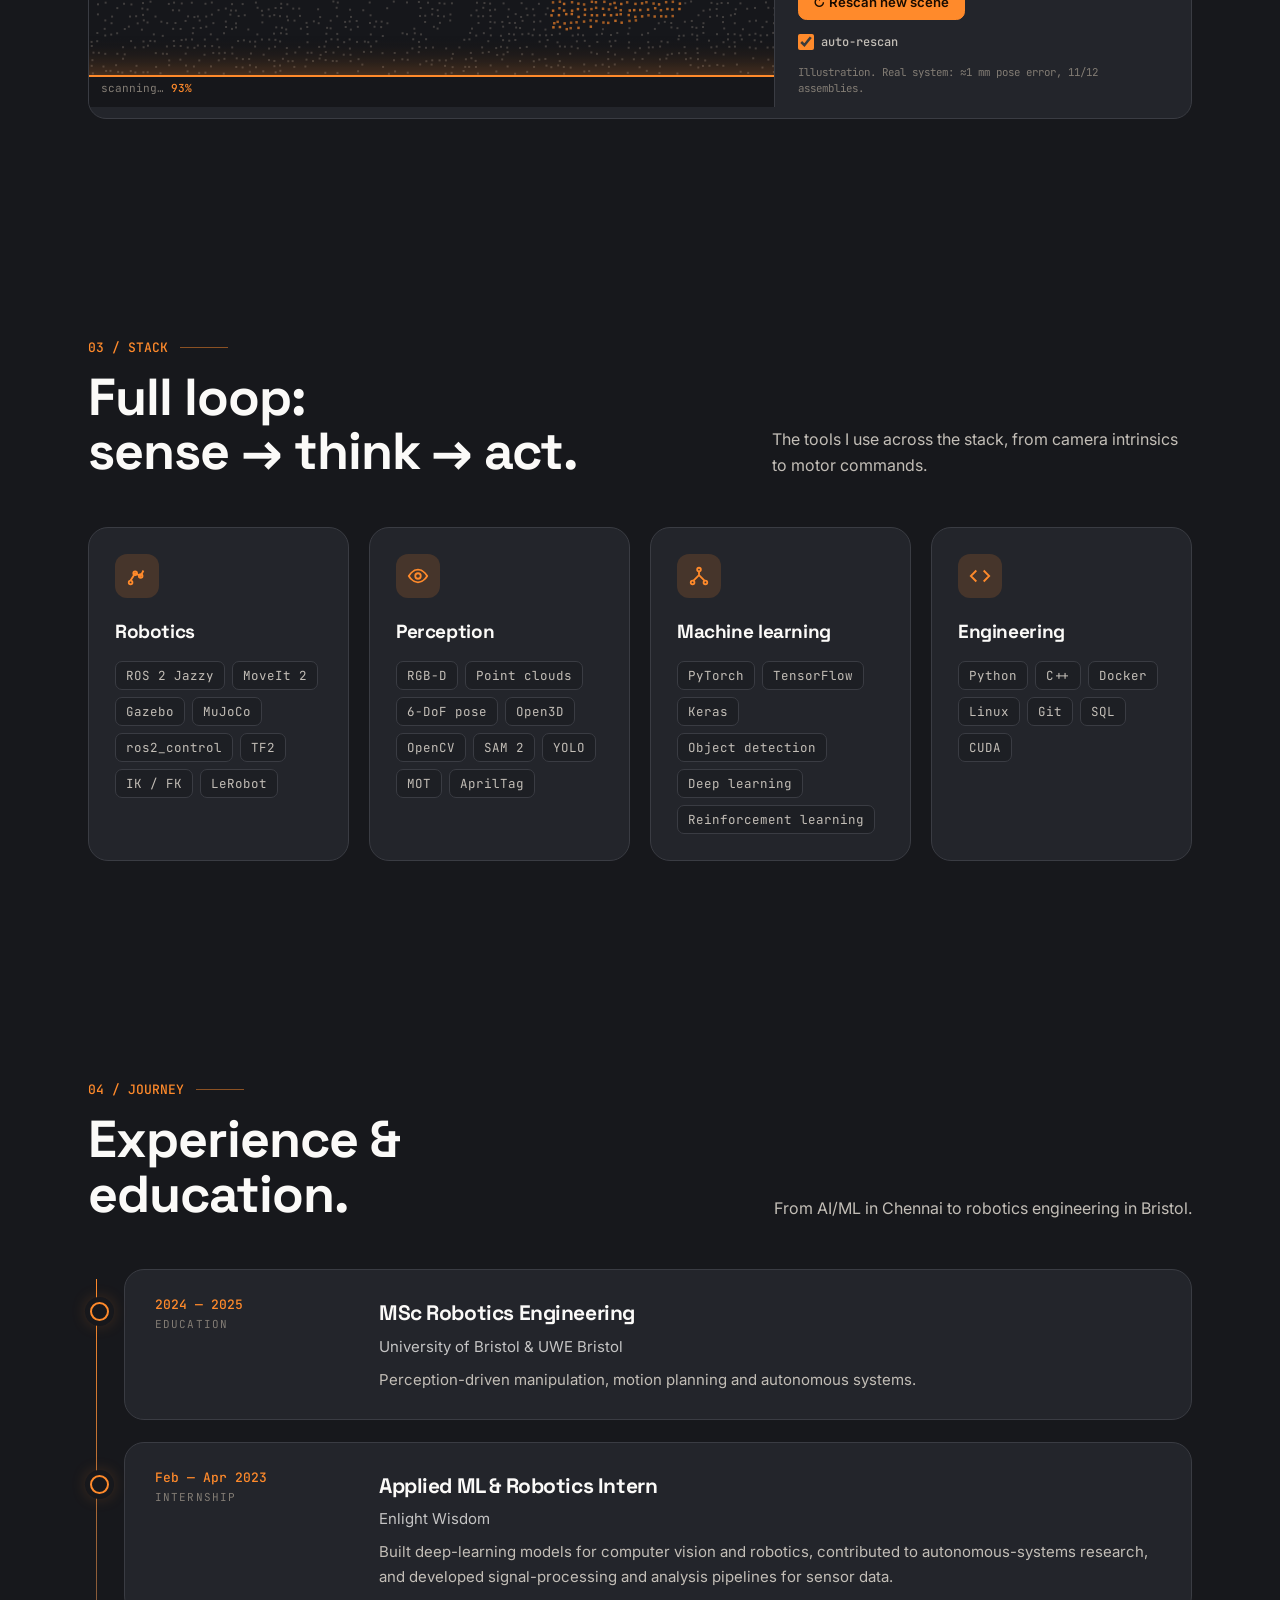
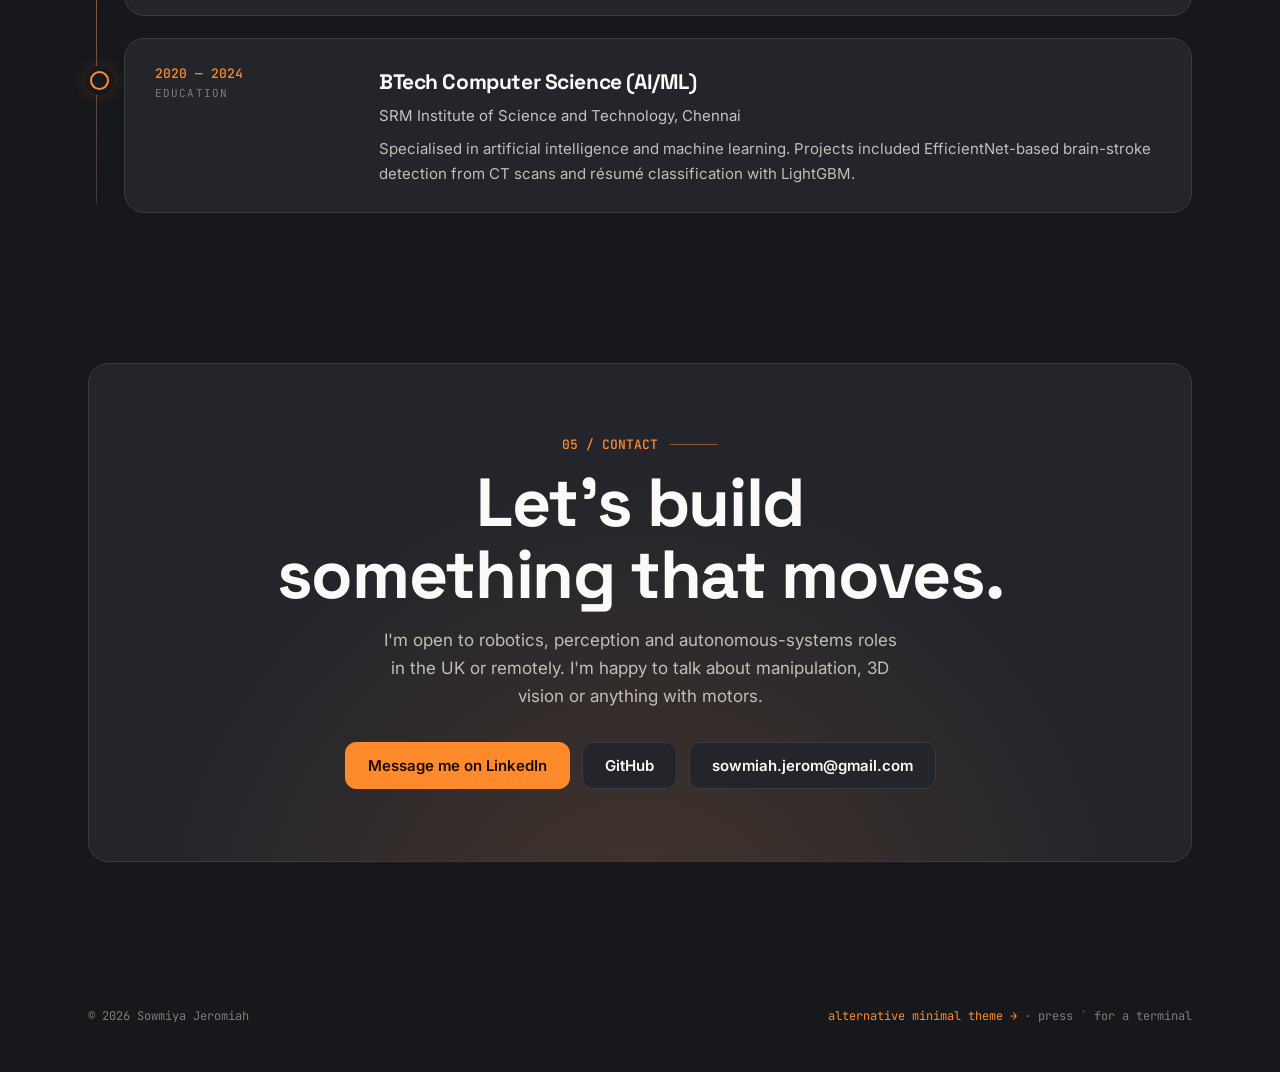
==== commit e0ba8fbf: "Dark theme by default again Co-Authored-By: Claude Opus 5.5 <noreply@anthropic.com>" ====
--- a/index.html
+++ b/index.html
@@ -1,5 +1,5 @@
 <!doctype html>
-<html lang="en" data-theme="light">
+<html lang="en" data-theme="dark">
 <head>
 <meta charset="utf-8">
 <meta name="viewport" content="width=device-width, initial-scale=1">
@@ -771,12 +771,12 @@
   }
 
   /* ---------- theme ---------- */
-  try { var t = localStorage.getItem('theme-v2'); root.setAttribute('data-theme', t || 'light'); } catch (e) {}
-  addEventListener('storage', function (e) { if (e.key === 'theme-v2') root.setAttribute('data-theme', e.newValue || 'light'); });
+  try { var t = localStorage.getItem('theme-v3'); root.setAttribute('data-theme', t || 'dark'); } catch (e) {}
+  addEventListener('storage', function (e) { if (e.key === 'theme-v3') root.setAttribute('data-theme', e.newValue || 'dark'); });
   document.getElementById('theme').addEventListener('click', function () {
     var next = root.getAttribute('data-theme') === 'light' ? 'dark' : 'light';
     root.setAttribute('data-theme', next);
-    try { localStorage.setItem('theme-v2', next); } catch (e) {}
+    try { localStorage.setItem('theme-v3', next); } catch (e) {}
   });
   document.getElementById('yr').textContent = new Date().getFullYear();
 
--- a/assets/demos.css
+++ b/assets/demos.css
@@ -38,10 +38,10 @@
 .dm-read .a { color: var(--d-acc); } .dm-read .g { color: #3ddc84; } .dm-read .r { color: #ff6b6b; } .dm-read .bl { color: var(--d-blue); }
 .dm-note { font: 400 .72em/1.5 "JetBrains Mono", monospace; color: var(--d-faint); margin: 0; }
 
-:root:not([data-theme="dark"]) .dm { --d-chip: #ebe5dd; --d-bg: #fbf9f6; --d-surface: #ffffff; --d-line: #ddd6cc; --d-text: #1d1b18; --d-muted: #57524b; --d-faint: #8a847c; --d-acc: #e8650a; --d-blue: #0b8fd1; }
-:root:not([data-theme="dark"]) .dm-steps li.on { background: rgba(232,101,10,.1); }
-:root:not([data-theme="dark"]) .dm-steps li.on i, :root:not([data-theme="dark"]) .dm-btn.pri { color: #fff; }
-:root:not([data-theme="dark"]) .dm-read .g { color: #16a34a; } :root:not([data-theme="dark"]) .dm-read .r { color: #e03e3e; }
+:root[data-theme="light"] .dm { --d-chip: #ebe5dd; --d-bg: #fbf9f6; --d-surface: #ffffff; --d-line: #ddd6cc; --d-text: #1d1b18; --d-muted: #57524b; --d-faint: #8a847c; --d-acc: #e8650a; --d-blue: #0b8fd1; }
+:root[data-theme="light"] .dm-steps li.on { background: rgba(232,101,10,.1); }
+:root[data-theme="light"] .dm-steps li.on i, :root[data-theme="light"] .dm-btn.pri { color: #fff; }
+:root[data-theme="light"] .dm-read .g { color: #16a34a; } :root[data-theme="light"] .dm-read .r { color: #e03e3e; }
 
 /* tabs on the home page */
 .dm-tabs { display: flex; gap: 8px; flex-wrap: wrap; margin-bottom: 16px; }
